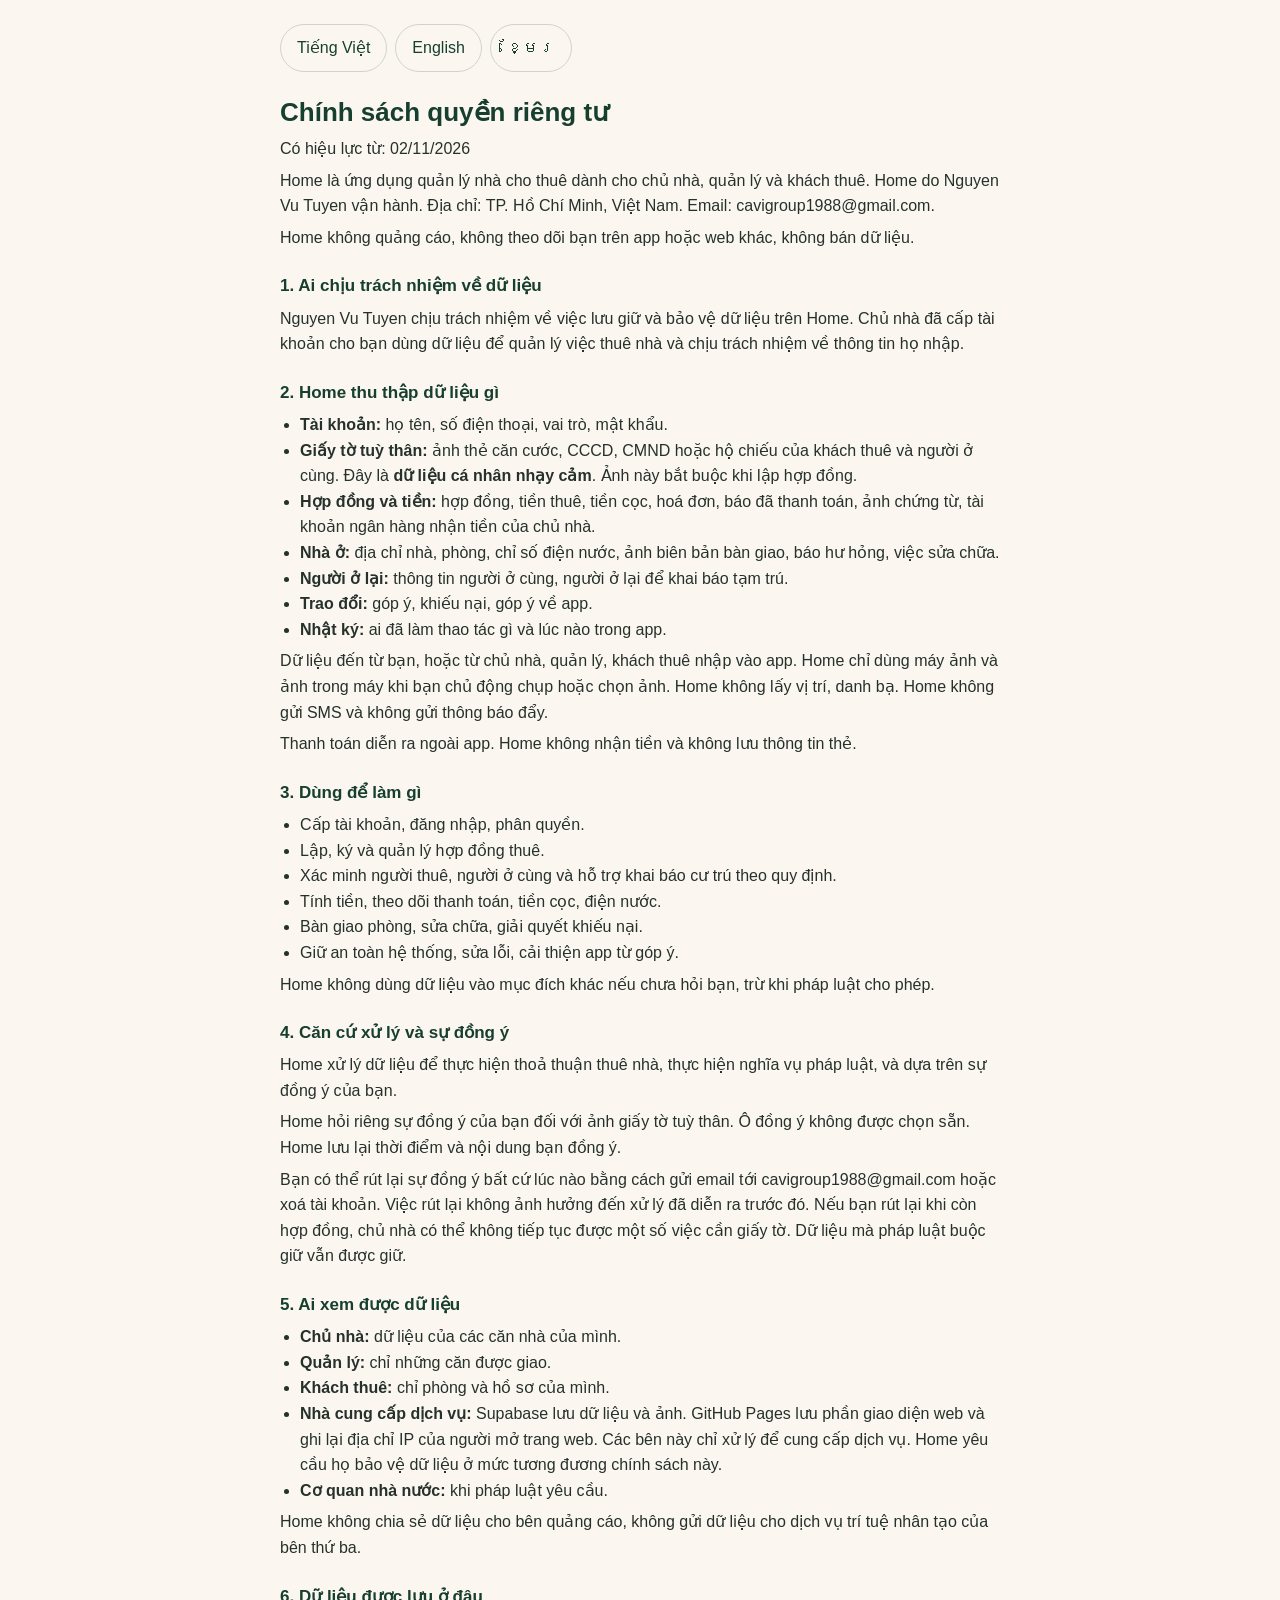
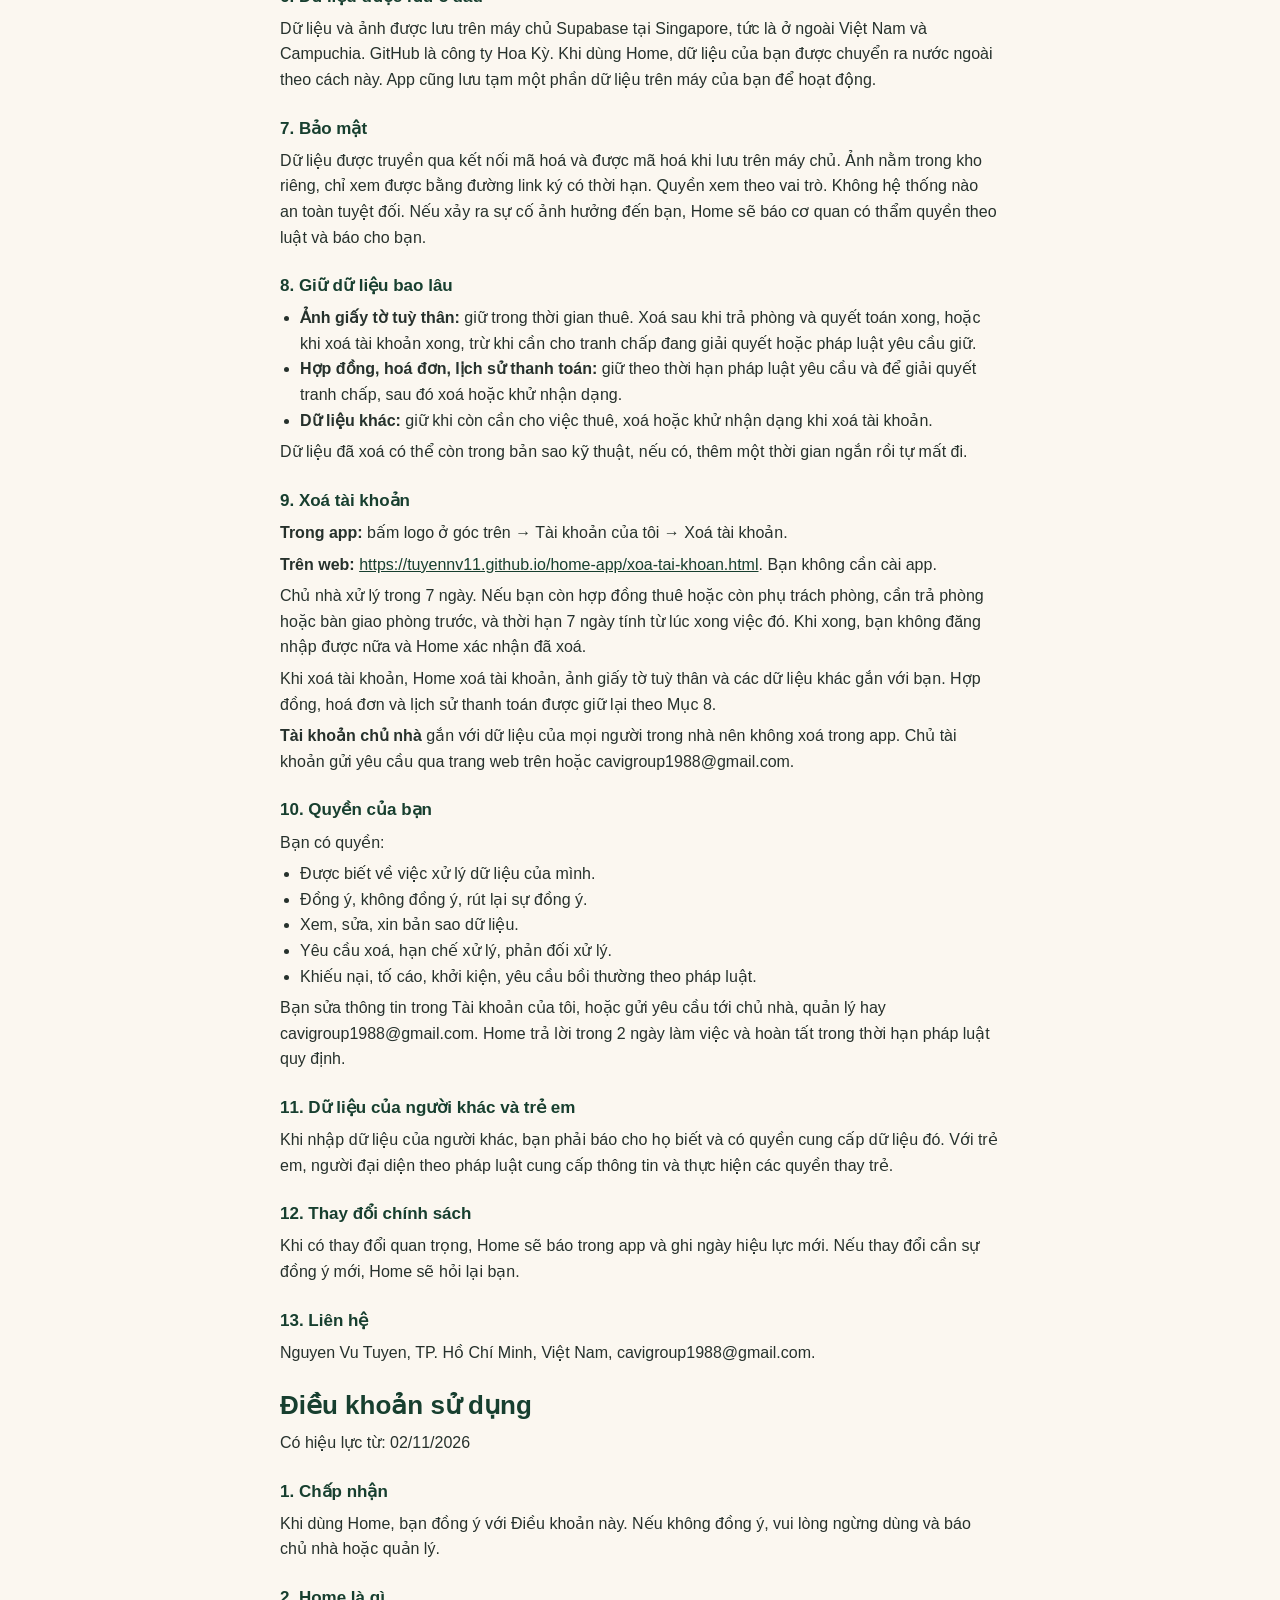
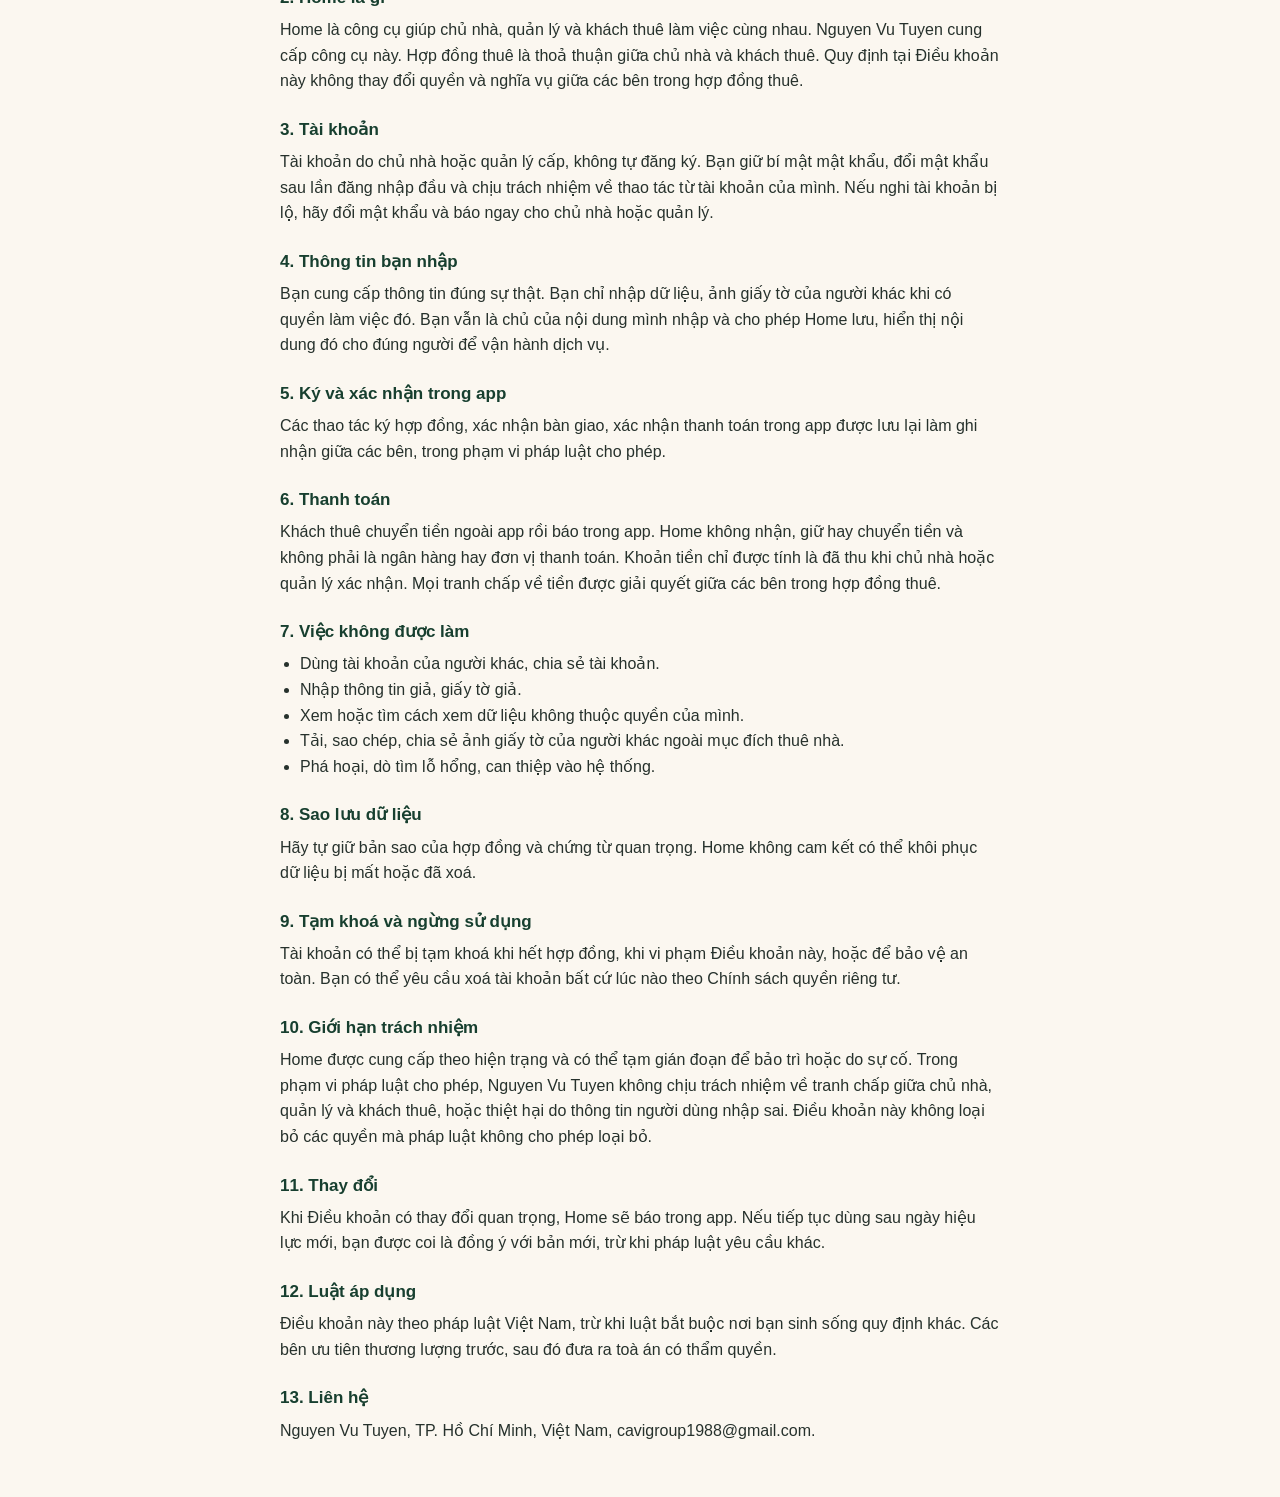
==== chinh-sach.html @ 642b20ef "Bản mới: đồng ý và trang chính sách" ====
<!doctype html><html lang="vi"><head><meta charset="utf-8"><meta name="viewport" content="width=device-width, initial-scale=1"><meta name="color-scheme" content="light">
<style>:root{--moss:#173f2f;--paper:#fbf7f0;--ink:#26312c}body{margin:0;background:var(--paper);color:var(--ink);font:16px/1.6 -apple-system,BlinkMacSystemFont,"Segoe UI",Roboto,"Noto Sans Khmer",sans-serif}
main{max-width:720px;margin:0 auto;padding:24px 16px 48px}h1{color:var(--moss);font-size:26px;line-height:1.25;margin:24px 0 8px}h4{color:var(--moss);font-size:17px;margin:22px 0 4px}p,ul{margin:6px 0}ul{padding-left:20px}a{color:var(--moss)}
nav{display:flex;gap:8px;flex-wrap:wrap}nav a{padding:10px 16px;min-height:24px;border-radius:999px;border:1px solid #cfd3cf;text-decoration:none}nav a.on{background:var(--moss);color:#fff;border-color:var(--moss)}section{display:none}section:target,section.first:not(:has(~section:target)){display:block}</style><title>Home · Chính sách</title></head><body><main><nav><a href="#vi">Tiếng Việt</a><a href="#en">English</a><a href="#km">ខ្មែរ</a></nav><section id="vi" class="first" lang="vi"><h1>Chính sách quyền riêng tư</h1><p>Có hiệu lực từ: 02/11/2026</p><p>Home là ứng dụng quản lý nhà cho thuê dành cho chủ nhà, quản lý và khách thuê. Home do Nguyen Vu Tuyen vận hành. Địa chỉ: TP. Hồ Chí Minh, Việt Nam. Email: cavigroup1988@gmail.com.</p><p>Home không quảng cáo, không theo dõi bạn trên app hoặc web khác, không bán dữ liệu.</p><h4>1. Ai chịu trách nhiệm về dữ liệu</h4><p>Nguyen Vu Tuyen chịu trách nhiệm về việc lưu giữ và bảo vệ dữ liệu trên Home. Chủ nhà đã cấp tài khoản cho bạn dùng dữ liệu để quản lý việc thuê nhà và chịu trách nhiệm về thông tin họ nhập.</p><h4>2. Home thu thập dữ liệu gì</h4><ul><li><strong>Tài khoản:</strong> họ tên, số điện thoại, vai trò, mật khẩu.</li><li><strong>Giấy tờ tuỳ thân:</strong> ảnh thẻ căn cước, CCCD, CMND hoặc hộ chiếu của khách thuê và người ở cùng. Đây là <strong>dữ liệu cá nhân nhạy cảm</strong>. Ảnh này bắt buộc khi lập hợp đồng.</li><li><strong>Hợp đồng và tiền:</strong> hợp đồng, tiền thuê, tiền cọc, hoá đơn, báo đã thanh toán, ảnh chứng từ, tài khoản ngân hàng nhận tiền của chủ nhà.</li><li><strong>Nhà ở:</strong> địa chỉ nhà, phòng, chỉ số điện nước, ảnh biên bản bàn giao, báo hư hỏng, việc sửa chữa.</li><li><strong>Người ở lại:</strong> thông tin người ở cùng, người ở lại để khai báo tạm trú.</li><li><strong>Trao đổi:</strong> góp ý, khiếu nại, góp ý về app.</li><li><strong>Nhật ký:</strong> ai đã làm thao tác gì và lúc nào trong app.</li></ul><p>Dữ liệu đến từ bạn, hoặc từ chủ nhà, quản lý, khách thuê nhập vào app. Home chỉ dùng máy ảnh và ảnh trong máy khi bạn chủ động chụp hoặc chọn ảnh. Home không lấy vị trí, danh bạ. Home không gửi SMS và không gửi thông báo đẩy.</p><p>Thanh toán diễn ra ngoài app. Home không nhận tiền và không lưu thông tin thẻ.</p><h4>3. Dùng để làm gì</h4><ul><li>Cấp tài khoản, đăng nhập, phân quyền.</li><li>Lập, ký và quản lý hợp đồng thuê.</li><li>Xác minh người thuê, người ở cùng và hỗ trợ khai báo cư trú theo quy định.</li><li>Tính tiền, theo dõi thanh toán, tiền cọc, điện nước.</li><li>Bàn giao phòng, sửa chữa, giải quyết khiếu nại.</li><li>Giữ an toàn hệ thống, sửa lỗi, cải thiện app từ góp ý.</li></ul><p>Home không dùng dữ liệu vào mục đích khác nếu chưa hỏi bạn, trừ khi pháp luật cho phép.</p><h4>4. Căn cứ xử lý và sự đồng ý</h4><p>Home xử lý dữ liệu để thực hiện thoả thuận thuê nhà, thực hiện nghĩa vụ pháp luật, và dựa trên sự đồng ý của bạn.</p><p>Home hỏi riêng sự đồng ý của bạn đối với ảnh giấy tờ tuỳ thân. Ô đồng ý không được chọn sẵn. Home lưu lại thời điểm và nội dung bạn đồng ý.</p><p>Bạn có thể rút lại sự đồng ý bất cứ lúc nào bằng cách gửi email tới cavigroup1988@gmail.com hoặc xoá tài khoản. Việc rút lại không ảnh hưởng đến xử lý đã diễn ra trước đó. Nếu bạn rút lại khi còn hợp đồng, chủ nhà có thể không tiếp tục được một số việc cần giấy tờ. Dữ liệu mà pháp luật buộc giữ vẫn được giữ.</p><h4>5. Ai xem được dữ liệu</h4><ul><li><strong>Chủ nhà:</strong> dữ liệu của các căn nhà của mình.</li><li><strong>Quản lý:</strong> chỉ những căn được giao.</li><li><strong>Khách thuê:</strong> chỉ phòng và hồ sơ của mình.</li><li><strong>Nhà cung cấp dịch vụ:</strong> Supabase lưu dữ liệu và ảnh. GitHub Pages lưu phần giao diện web và ghi lại địa chỉ IP của người mở trang web. Các bên này chỉ xử lý để cung cấp dịch vụ. Home yêu cầu họ bảo vệ dữ liệu ở mức tương đương chính sách này.</li><li><strong>Cơ quan nhà nước:</strong> khi pháp luật yêu cầu.</li></ul><p>Home không chia sẻ dữ liệu cho bên quảng cáo, không gửi dữ liệu cho dịch vụ trí tuệ nhân tạo của bên thứ ba.</p><h4>6. Dữ liệu được lưu ở đâu</h4><p>Dữ liệu và ảnh được lưu trên máy chủ Supabase tại Singapore, tức là ở ngoài Việt Nam và Campuchia. GitHub là công ty Hoa Kỳ. Khi dùng Home, dữ liệu của bạn được chuyển ra nước ngoài theo cách này. App cũng lưu tạm một phần dữ liệu trên máy của bạn để hoạt động.</p><h4>7. Bảo mật</h4><p>Dữ liệu được truyền qua kết nối mã hoá và được mã hoá khi lưu trên máy chủ. Ảnh nằm trong kho riêng, chỉ xem được bằng đường link ký có thời hạn. Quyền xem theo vai trò. Không hệ thống nào an toàn tuyệt đối. Nếu xảy ra sự cố ảnh hưởng đến bạn, Home sẽ báo cơ quan có thẩm quyền theo luật và báo cho bạn.</p><h4>8. Giữ dữ liệu bao lâu</h4><ul><li><strong>Ảnh giấy tờ tuỳ thân:</strong> giữ trong thời gian thuê. Xoá sau khi trả phòng và quyết toán xong, hoặc khi xoá tài khoản xong, trừ khi cần cho tranh chấp đang giải quyết hoặc pháp luật yêu cầu giữ.</li><li><strong>Hợp đồng, hoá đơn, lịch sử thanh toán:</strong> giữ theo thời hạn pháp luật yêu cầu và để giải quyết tranh chấp, sau đó xoá hoặc khử nhận dạng.</li><li><strong>Dữ liệu khác:</strong> giữ khi còn cần cho việc thuê, xoá hoặc khử nhận dạng khi xoá tài khoản.</li></ul><p>Dữ liệu đã xoá có thể còn trong bản sao kỹ thuật, nếu có, thêm một thời gian ngắn rồi tự mất đi.</p><h4>9. Xoá tài khoản</h4><p><strong>Trong app:</strong> bấm logo ở góc trên → Tài khoản của tôi → Xoá tài khoản.</p><p><strong>Trên web:</strong> <a href="https://tuyennv11.github.io/home-app/xoa-tai-khoan.html">https://tuyennv11.github.io/home-app/xoa-tai-khoan.html</a>. Bạn không cần cài app.</p><p>Chủ nhà xử lý trong 7 ngày. Nếu bạn còn hợp đồng thuê hoặc còn phụ trách phòng, cần trả phòng hoặc bàn giao phòng trước, và thời hạn 7 ngày tính từ lúc xong việc đó. Khi xong, bạn không đăng nhập được nữa và Home xác nhận đã xoá.</p><p>Khi xoá tài khoản, Home xoá tài khoản, ảnh giấy tờ tuỳ thân và các dữ liệu khác gắn với bạn. Hợp đồng, hoá đơn và lịch sử thanh toán được giữ lại theo Mục 8.</p><p><strong>Tài khoản chủ nhà</strong> gắn với dữ liệu của mọi người trong nhà nên không xoá trong app. Chủ tài khoản gửi yêu cầu qua trang web trên hoặc cavigroup1988@gmail.com.</p><h4>10. Quyền của bạn</h4><p>Bạn có quyền:</p><ul><li>Được biết về việc xử lý dữ liệu của mình.</li><li>Đồng ý, không đồng ý, rút lại sự đồng ý.</li><li>Xem, sửa, xin bản sao dữ liệu.</li><li>Yêu cầu xoá, hạn chế xử lý, phản đối xử lý.</li><li>Khiếu nại, tố cáo, khởi kiện, yêu cầu bồi thường theo pháp luật.</li></ul><p>Bạn sửa thông tin trong Tài khoản của tôi, hoặc gửi yêu cầu tới chủ nhà, quản lý hay cavigroup1988@gmail.com. Home trả lời trong 2 ngày làm việc và hoàn tất trong thời hạn pháp luật quy định.</p><h4>11. Dữ liệu của người khác và trẻ em</h4><p>Khi nhập dữ liệu của người khác, bạn phải báo cho họ biết và có quyền cung cấp dữ liệu đó. Với trẻ em, người đại diện theo pháp luật cung cấp thông tin và thực hiện các quyền thay trẻ.</p><h4>12. Thay đổi chính sách</h4><p>Khi có thay đổi quan trọng, Home sẽ báo trong app và ghi ngày hiệu lực mới. Nếu thay đổi cần sự đồng ý mới, Home sẽ hỏi lại bạn.</p><h4>13. Liên hệ</h4><p>Nguyen Vu Tuyen, TP. Hồ Chí Minh, Việt Nam, cavigroup1988@gmail.com.</p><h1>Điều khoản sử dụng</h1><p>Có hiệu lực từ: 02/11/2026</p><h4>1. Chấp nhận</h4><p>Khi dùng Home, bạn đồng ý với Điều khoản này. Nếu không đồng ý, vui lòng ngừng dùng và báo chủ nhà hoặc quản lý.</p><h4>2. Home là gì</h4><p>Home là công cụ giúp chủ nhà, quản lý và khách thuê làm việc cùng nhau. Nguyen Vu Tuyen cung cấp công cụ này. Hợp đồng thuê là thoả thuận giữa chủ nhà và khách thuê. Quy định tại Điều khoản này không thay đổi quyền và nghĩa vụ giữa các bên trong hợp đồng thuê.</p><h4>3. Tài khoản</h4><p>Tài khoản do chủ nhà hoặc quản lý cấp, không tự đăng ký. Bạn giữ bí mật mật khẩu, đổi mật khẩu sau lần đăng nhập đầu và chịu trách nhiệm về thao tác từ tài khoản của mình. Nếu nghi tài khoản bị lộ, hãy đổi mật khẩu và báo ngay cho chủ nhà hoặc quản lý.</p><h4>4. Thông tin bạn nhập</h4><p>Bạn cung cấp thông tin đúng sự thật. Bạn chỉ nhập dữ liệu, ảnh giấy tờ của người khác khi có quyền làm việc đó. Bạn vẫn là chủ của nội dung mình nhập và cho phép Home lưu, hiển thị nội dung đó cho đúng người để vận hành dịch vụ.</p><h4>5. Ký và xác nhận trong app</h4><p>Các thao tác ký hợp đồng, xác nhận bàn giao, xác nhận thanh toán trong app được lưu lại làm ghi nhận giữa các bên, trong phạm vi pháp luật cho phép.</p><h4>6. Thanh toán</h4><p>Khách thuê chuyển tiền ngoài app rồi báo trong app. Home không nhận, giữ hay chuyển tiền và không phải là ngân hàng hay đơn vị thanh toán. Khoản tiền chỉ được tính là đã thu khi chủ nhà hoặc quản lý xác nhận. Mọi tranh chấp về tiền được giải quyết giữa các bên trong hợp đồng thuê.</p><h4>7. Việc không được làm</h4><ul><li>Dùng tài khoản của người khác, chia sẻ tài khoản.</li><li>Nhập thông tin giả, giấy tờ giả.</li><li>Xem hoặc tìm cách xem dữ liệu không thuộc quyền của mình.</li><li>Tải, sao chép, chia sẻ ảnh giấy tờ của người khác ngoài mục đích thuê nhà.</li><li>Phá hoại, dò tìm lỗ hổng, can thiệp vào hệ thống.</li></ul><h4>8. Sao lưu dữ liệu</h4><p>Hãy tự giữ bản sao của hợp đồng và chứng từ quan trọng. Home không cam kết có thể khôi phục dữ liệu bị mất hoặc đã xoá.</p><h4>9. Tạm khoá và ngừng sử dụng</h4><p>Tài khoản có thể bị tạm khoá khi hết hợp đồng, khi vi phạm Điều khoản này, hoặc để bảo vệ an toàn. Bạn có thể yêu cầu xoá tài khoản bất cứ lúc nào theo Chính sách quyền riêng tư.</p><h4>10. Giới hạn trách nhiệm</h4><p>Home được cung cấp theo hiện trạng và có thể tạm gián đoạn để bảo trì hoặc do sự cố. Trong phạm vi pháp luật cho phép, Nguyen Vu Tuyen không chịu trách nhiệm về tranh chấp giữa chủ nhà, quản lý và khách thuê, hoặc thiệt hại do thông tin người dùng nhập sai. Điều khoản này không loại bỏ các quyền mà pháp luật không cho phép loại bỏ.</p><h4>11. Thay đổi</h4><p>Khi Điều khoản có thay đổi quan trọng, Home sẽ báo trong app. Nếu tiếp tục dùng sau ngày hiệu lực mới, bạn được coi là đồng ý với bản mới, trừ khi pháp luật yêu cầu khác.</p><h4>12. Luật áp dụng</h4><p>Điều khoản này theo pháp luật Việt Nam, trừ khi luật bắt buộc nơi bạn sinh sống quy định khác. Các bên ưu tiên thương lượng trước, sau đó đưa ra toà án có thẩm quyền.</p><h4>13. Liên hệ</h4><p>Nguyen Vu Tuyen, TP. Hồ Chí Minh, Việt Nam, cavigroup1988@gmail.com.</p></section><section id="en" class="" lang="en"><h1>Privacy Policy</h1><p>Effective date: 02/11/2026</p><p>Home is a rental management app for owners, managers and tenants. Home is operated by Nguyen Vu Tuyen. Address: TP. Hồ Chí Minh, Việt Nam. Email: cavigroup1988@gmail.com.</p><p>Home has no ads, does not track you across other apps or websites, and does not sell data.</p><h4>1. Who is responsible for your data</h4><p>Nguyen Vu Tuyen is responsible for storing and protecting data on Home. The owner who issued your account uses the data to manage the rental and is responsible for the information they enter.</p><h4>2. What Home collects</h4><ul><li><strong>Account:</strong> name, phone number, role, password.</li><li><strong>Identity documents:</strong> photos of the ID card or passport of tenants and people living with them. This is <strong>sensitive personal data</strong>. These photos are required to make a contract.</li><li><strong>Contracts and money:</strong> contracts, rent, deposits, invoices, payment reports, proof-of-payment photos, and the owner's receiving bank account.</li><li><strong>Housing:</strong> property address, room, electricity and water readings, handover photos, damage reports, repairs.</li><li><strong>Occupants and guests:</strong> details of people living in or staying at the room, for temporary residence declarations.</li><li><strong>Messages:</strong> feedback, complaints, app feedback.</li><li><strong>Activity log:</strong> who did what in the app and when.</li></ul><p>Data comes from you, or from an owner, manager or tenant who enters it in the app. Home uses your camera and photos only when you choose to take or pick a photo. Home does not access your location or contacts. Home does not send SMS or push notifications.</p><p>Payments happen outside the app. Home does not receive money and does not store card details.</p><h4>3. How Home uses data</h4><ul><li>Issue accounts, sign in, set permissions.</li><li>Make, sign and manage rental contracts.</li><li>Verify tenants and occupants and support residence declarations as required.</li><li>Calculate charges and track payments, deposits and utilities.</li><li>Handle handovers, repairs and complaints.</li><li>Keep the system secure, fix bugs, and improve the app from feedback.</li></ul><p>Home will not use data for another purpose without asking you, unless the law allows it.</p><h4>4. Legal basis and consent</h4><p>Home processes data to perform the rental agreement, to meet legal duties, and with your consent.</p><p>Home asks for your separate consent for identity document photos. The consent box is never ticked for you. Home records when you consented and to what.</p><p>You can withdraw consent at any time by emailing cavigroup1988@gmail.com or by deleting your account. Withdrawal does not affect processing that already took place. If you withdraw during a contract, the owner may be unable to continue some steps that need the documents. Data the law requires us to keep will be kept.</p><h4>5. Who can see your data</h4><ul><li><strong>Owner:</strong> data for their own properties.</li><li><strong>Manager:</strong> only the properties assigned to them.</li><li><strong>Tenant:</strong> only their own room and records.</li><li><strong>Service providers:</strong> Supabase stores data and photos. GitHub Pages hosts the web interface and logs the IP address of people who open the website. They process data only to provide their service. Home requires them to protect data to the same or an equal standard as this policy.</li><li><strong>Government authorities:</strong> when the law requires it.</li></ul><p>Home does not share data with advertisers and does not send data to third-party AI services.</p><h4>6. Where data is stored</h4><p>Data and photos are stored on Supabase servers in Singapore, which is outside Vietnam and Cambodia. GitHub is a United States company. Using Home means your data is transferred abroad in this way. The app also keeps some data temporarily on your device so it can work.</p><h4>7. Security</h4><p>Data travels over encrypted connections and is encrypted when stored on the servers. Photos are kept in private storage and open only through signed links that expire. Access depends on your role. No system is perfectly secure. If an incident affects you, Home will notify the authorities as the law requires and will tell you.</p><h4>8. How long data is kept</h4><ul><li><strong>Identity document photos:</strong> kept during the rental. Deleted after move-out and final settlement, or when account deletion is completed, unless needed for an open dispute or required by law.</li><li><strong>Contracts, invoices and payment history:</strong> kept for as long as the law requires and to resolve disputes, then deleted or de-identified.</li><li><strong>Other data:</strong> kept while needed for the rental, and deleted or de-identified when your account is deleted.</li></ul><p>Deleted data may remain in technical copies, if any, for a short time before it disappears.</p><h4>9. Deleting your account</h4><p><strong>In the app:</strong> tap the logo at the top → My account → Delete account.</p><p><strong>On the web:</strong> <a href="https://tuyennv11.github.io/home-app/xoa-tai-khoan.html">https://tuyennv11.github.io/home-app/xoa-tai-khoan.html</a>. You do not need to install the app.</p><p>The owner processes the request within 7 days. If you still have a rental contract or are in charge of rooms, you need to move out or hand over those rooms first, and the 7 days start when that is done. When it is finished, you can no longer sign in and Home confirms the deletion.</p><p>Deletion removes your account, your identity document photos and other data linked to you. Contracts, invoices and payment history are kept as described in Section 8.</p><p><strong>Owner accounts</strong> hold data for everyone in the property, so they cannot be deleted in the app. The account holder can send a request through the web page above or to cavigroup1988@gmail.com.</p><h4>10. Your rights</h4><p>You have the right to:</p><ul><li>Know how your data is processed.</li><li>Consent, refuse, or withdraw consent.</li><li>View, correct, or get a copy of your data.</li><li>Ask for deletion, restriction, or object to processing.</li><li>Complain, report, sue and claim compensation as provided by law.</li></ul><p>You can edit your details in My account, or send a request to your owner, your manager or cavigroup1988@gmail.com. Home replies within 2 working days and completes the request within the time the law sets.</p><h4>11. Other people's data and children</h4><p>If you enter another person's data, you must tell them and have the right to provide it. For children, a legal representative provides the information and exercises the rights on the child's behalf.</p><h4>12. Changes</h4><p>If this policy changes in an important way, Home will tell you in the app and show the new effective date. If a change needs new consent, Home will ask you again.</p><h4>13. Contact</h4><p>Nguyen Vu Tuyen, TP. Hồ Chí Minh, Việt Nam, cavigroup1988@gmail.com.</p><h1>Terms of Use</h1><p>Effective date: 02/11/2026</p><h4>1. Acceptance</h4><p>By using Home you agree to these Terms. If you do not agree, please stop using it and tell your owner or manager.</p><h4>2. What Home is</h4><p>Home is a tool that helps owners, managers and tenants work together. Nguyen Vu Tuyen provides the tool. A rental contract is an agreement between the owner and the tenant. These Terms do not change the rights and duties of the parties under that contract.</p><h4>3. Your account</h4><p>Accounts are issued by an owner or manager. You cannot sign up yourself. Keep your password secret, change it after your first sign-in, and take responsibility for actions from your account. If you think your account is exposed, change your password and tell your owner or manager right away.</p><h4>4. What you enter</h4><p>Provide true information. Enter another person's data or document photos only when you have the right to do so. You keep ownership of what you enter, and you allow Home to store it and show it to the right people in order to run the service.</p><h4>5. Signing and confirming in the app</h4><p>Signing a contract, confirming a handover and confirming a payment in the app are saved as a record between the parties, to the extent the law allows.</p><h4>6. Payments</h4><p>Tenants transfer money outside the app and then report it in the app. Home does not receive, hold or transfer money and is not a bank or payment provider. A payment counts as received only after the owner or manager confirms it. Money disputes are between the parties to the rental contract.</p><h4>7. What you must not do</h4><ul><li>Use someone else's account or share your account.</li><li>Enter false information or false documents.</li><li>View, or try to view, data you have no right to see.</li><li>Download, copy or share other people's document photos for anything other than the rental.</li><li>Damage, probe or interfere with the system.</li></ul><h4>8. Keeping copies</h4><p>Keep your own copies of important contracts and receipts. Home does not promise that lost or deleted data can be restored.</p><h4>9. Suspension and stopping</h4><p>An account may be suspended when a contract ends, when these Terms are broken, or to keep the service safe. You can ask to delete your account at any time as described in the Privacy Policy.</p><h4>10. Limits of responsibility</h4><p>Home is provided as is and may be interrupted for maintenance or by faults. To the extent the law allows, Nguyen Vu Tuyen is not responsible for disputes between owners, managers and tenants, or for loss caused by incorrect information entered by users. These Terms do not remove rights that the law does not allow to be removed.</p><h4>11. Changes</h4><p>If these Terms change in an important way, Home will tell you in the app. If you keep using Home after the new effective date, you are treated as accepting the new version, unless the law requires otherwise.</p><h4>12. Governing law</h4><p>These Terms are governed by the law of Vietnam, unless mandatory law where you live says otherwise. The parties will try to negotiate first, then go to a competent court.</p><h4>13. Contact</h4><p>Nguyen Vu Tuyen, TP. Hồ Chí Minh, Việt Nam, cavigroup1988@gmail.com.</p></section><section id="km" class="" lang="km"><h1>គោលការណ៍ឯកជនភាព</h1><p>មានសុពលភាពចាប់ពី៖ 02/11/2026</p><p>Home គឺជាកម្មវិធីគ្រប់គ្រងផ្ទះជួលសម្រាប់ម្ចាស់ផ្ទះ អ្នកគ្រប់គ្រង និងអ្នកជួល។ Home ដំណើរការដោយ Nguyen Vu Tuyen។ អាសយដ្ឋាន៖ TP. Hồ Chí Minh, Việt Nam។ អ៊ីមែល៖ cavigroup1988@gmail.com។</p><p>Home គ្មានការផ្សាយពាណិជ្ជកម្ម មិនតាមដានអ្នកនៅលើកម្មវិធី ឬគេហទំព័រផ្សេង និងមិនលក់ទិន្នន័យឡើយ។</p><h4>១. អ្នកទទួលខុសត្រូវលើទិន្នន័យ</h4><p>Nguyen Vu Tuyen ទទួលខុសត្រូវលើការរក្សាទុក និងការការពារទិន្នន័យនៅលើ Home។ ម្ចាស់ផ្ទះដែលបានផ្តល់គណនីឱ្យអ្នក ប្រើទិន្នន័យដើម្បីគ្រប់គ្រងការជួល និងទទួលខុសត្រូវលើព័ត៌មានដែលខ្លួនបានបញ្ចូល។</p><h4>២. ទិន្នន័យដែល Home ប្រមូល</h4><ul><li><strong>គណនី៖</strong> ឈ្មោះ លេខទូរស័ព្ទ តួនាទី ពាក្យសម្ងាត់។</li><li><strong>ឯកសារអត្តសញ្ញាណ៖</strong> រូបថតអត្តសញ្ញាណប័ណ្ណ ឬលិខិតឆ្លងដែនរបស់អ្នកជួល និងអ្នកស្នាក់នៅជាមួយ។ នេះជា <strong>ទិន្នន័យផ្ទាល់ខ្លួនរសើប</strong>។ រូបថតនេះចាំបាច់នៅពេលធ្វើកិច្ចសញ្ញា។</li><li><strong>កិច្ចសញ្ញា និងប្រាក់៖</strong> កិច្ចសញ្ញា ថ្លៃជួល ប្រាក់កក់ វិក្កយបត្រ របាយការណ៍បង់ប្រាក់ រូបថតភស្តុតាងបង់ប្រាក់ និងគណនីធនាគារទទួលប្រាក់របស់ម្ចាស់ផ្ទះ។</li><li><strong>លំនៅដ្ឋាន៖</strong> អាសយដ្ឋានផ្ទះ បន្ទប់ លេខនាឡិកាអគ្គិសនី និងទឹក រូបថតកំណត់ហេតុប្រគល់ បញ្ហាខូចខាត និងការជួសជុល។</li><li><strong>អ្នកស្នាក់នៅ៖</strong> ព័ត៌មានអ្នករស់នៅជាមួយ និងភ្ញៀវស្នាក់នៅ សម្រាប់ការប្រកាសស្នាក់នៅបណ្ដោះអាសន្ន។</li><li><strong>ការប្រាស្រ័យទាក់ទង៖</strong> មតិយោបល់ បណ្ដឹង និងមតិយោបល់អំពីកម្មវិធី។</li><li><strong>កំណត់ត្រាសកម្មភាព៖</strong> អ្នកណាបានធ្វើអ្វីក្នុងកម្មវិធី និងនៅពេលណា។</li></ul><p>ទិន្នន័យមកពីអ្នក ឬពីម្ចាស់ផ្ទះ អ្នកគ្រប់គ្រង អ្នកជួល ដែលបញ្ចូលក្នុងកម្មវិធី។ Home ប្រើកាមេរ៉ា និងរូបថតក្នុងឧបករណ៍ តែនៅពេលអ្នកជ្រើសរើសថត ឬជ្រើសរូបថតប៉ុណ្ណោះ។ Home មិនយកទីតាំង ឬបញ្ជីឈ្មោះទូរស័ព្ទឡើយ។ Home មិនផ្ញើសារ SMS និងមិនផ្ញើការជូនដំណឹងរុញ (push) ឡើយ។</p><p>ការបង់ប្រាក់ធ្វើនៅក្រៅកម្មវិធី។ Home មិនទទួលប្រាក់ និងមិនរក្សាទុកព័ត៌មានប័ណ្ណឡើយ។</p><h4>៣. គោលបំណងប្រើប្រាស់</h4><ul><li>ផ្តល់គណនី ចូលប្រើ និងកំណត់សិទ្ធិ។</li><li>ធ្វើ ចុះហត្ថលេខា និងគ្រប់គ្រងកិច្ចសញ្ញាជួល។</li><li>ផ្ទៀងផ្ទាត់អ្នកជួល និងអ្នកស្នាក់នៅជាមួយ និងជួយការប្រកាសស្នាក់នៅតាមច្បាប់។</li><li>គណនាថ្លៃ តាមដានការបង់ប្រាក់ ប្រាក់កក់ អគ្គិសនី និងទឹក។</li><li>ប្រគល់បន្ទប់ ជួសជុល និងដោះស្រាយបណ្ដឹង។</li><li>រក្សាសុវត្ថិភាពប្រព័ន្ធ ជួសជុលកំហុស និងកែលម្អកម្មវិធីពីមតិយោបល់។</li></ul><p>Home មិនប្រើទិន្នន័យក្នុងគោលបំណងផ្សេង ដោយមិនបានសួរអ្នកឡើយ លើកលែងតែច្បាប់អនុញ្ញាត។</p><h4>៤. មូលដ្ឋាន និងការយល់ព្រម</h4><p>Home ដំណើរការទិន្នន័យដើម្បីអនុវត្តកិច្ចព្រមព្រៀងជួល បំពេញកាតព្វកិច្ចតាមច្បាប់ និងផ្អែកលើការយល់ព្រមរបស់អ្នក។</p><p>Home សុំការយល់ព្រមដាច់ដោយឡែកសម្រាប់រូបថតឯកសារអត្តសញ្ញាណ។ ប្រអប់យល់ព្រមមិនត្រូវបានជ្រើសរើសជាមុនទេ។ Home កត់ត្រាពេលវេលា និងខ្លឹមសារដែលអ្នកបានយល់ព្រម។</p><p>អ្នកអាចដកការយល់ព្រមវិញបានគ្រប់ពេល ដោយផ្ញើអ៊ីមែលទៅ cavigroup1988@gmail.com ឬលុបគណនី។ ការដកវិញមិនប៉ះពាល់ដល់ការដំណើរការដែលបានធ្វើរួចមុននោះទេ។ ប្រសិនបើអ្នកដកវិញនៅពេលកិច្ចសញ្ញានៅមានសុពលភាព ម្ចាស់ផ្ទះអាចមិនអាចបន្តកិច្ចការមួយចំនួនដែលត្រូវការឯកសារ។ ទិន្នន័យដែលច្បាប់តម្រូវឱ្យរក្សាទុក នឹងនៅតែរក្សាទុក។</p><h4>៥. អ្នកដែលអាចមើលទិន្នន័យ</h4><ul><li><strong>ម្ចាស់ផ្ទះ៖</strong> ទិន្នន័យនៃផ្ទះរបស់ខ្លួន។</li><li><strong>អ្នកគ្រប់គ្រង៖</strong> តែផ្ទះដែលបានប្រគល់ឱ្យប៉ុណ្ណោះ។</li><li><strong>អ្នកជួល៖</strong> តែបន្ទប់ និងឯកសាររបស់ខ្លួនប៉ុណ្ណោះ។</li><li><strong>អ្នកផ្តល់សេវា៖</strong> Supabase រក្សាទុកទិន្នន័យ និងរូបថត។ GitHub Pages រក្សាទុកផ្នែកចំណុចប្រទាក់គេហទំព័រ និងកត់ត្រាអាសយដ្ឋាន IP របស់អ្នកបើកគេហទំព័រ។ ភាគីទាំងនេះដំណើរការទិន្នន័យតែដើម្បីផ្តល់សេវាប៉ុណ្ណោះ។ Home តម្រូវឱ្យពួកគេការពារទិន្នន័យក្នុងកម្រិតស្មើនឹងគោលការណ៍នេះ។</li><li><strong>អាជ្ញាធររដ្ឋ៖</strong> នៅពេលច្បាប់តម្រូវ។</li></ul><p>Home មិនចែករំលែកទិន្នន័យជាមួយអ្នកផ្សាយពាណិជ្ជកម្ម និងមិនផ្ញើទិន្នន័យទៅសេវាបញ្ញាសិប្បនិម្មិតរបស់ភាគីទីបីឡើយ។</p><h4>៦. កន្លែងរក្សាទុកទិន្នន័យ</h4><p>ទិន្នន័យ និងរូបថតត្រូវបានរក្សាទុកនៅលើម៉ាស៊ីនមេ Supabase ក្នុងប្រទេសសិង្ហបុរី ដែលនៅក្រៅប្រទេសវៀតណាម និងកម្ពុជា។ GitHub ជាក្រុមហ៊ុនសហរដ្ឋអាមេរិក។ ការប្រើ Home មានន័យថាទិន្នន័យរបស់អ្នកត្រូវបានផ្ទេរទៅបរទេសតាមរបៀបនេះ។ កម្មវិធីក៏រក្សាទុកទិន្នន័យមួយចំនួនជាបណ្ដោះអាសន្ននៅលើឧបករណ៍របស់អ្នក ដើម្បីឱ្យដំណើរការបាន។</p><h4>៧. សុវត្ថិភាព</h4><p>ទិន្នន័យត្រូវបានបញ្ជូនតាមការតភ្ជាប់ដែលបានអ៊ិនគ្រីប និងត្រូវបានអ៊ិនគ្រីបនៅពេលរក្សាទុកលើម៉ាស៊ីនមេ។ រូបថតនៅក្នុងឃ្លាំងឯកជន ហើយមើលបានតែតាមតំណដែលបានចុះហត្ថលេខា និងមានកំណត់ពេលផុតកំណត់។ សិទ្ធិមើលអាស្រ័យលើតួនាទី។ គ្មានប្រព័ន្ធណាមានសុវត្ថិភាពដាច់ខាតឡើយ។ ប្រសិនបើមានឧប្បត្តិហេតុប៉ះពាល់ដល់អ្នក Home នឹងជូនដំណឹងដល់អាជ្ញាធរតាមច្បាប់ និងប្រាប់អ្នក។</p><h4>៨. រយៈពេលរក្សាទុកទិន្នន័យ</h4><ul><li><strong>រូបថតឯកសារអត្តសញ្ញាណ៖</strong> រក្សាទុកក្នុងអំឡុងពេលជួល។ លុបបន្ទាប់ពីប្រគល់បន្ទប់ និងទូទាត់រួច ឬនៅពេលលុបគណនីរួច លើកលែងតែត្រូវការសម្រាប់វិវាទដែលកំពុងដោះស្រាយ ឬច្បាប់តម្រូវ។</li><li><strong>កិច្ចសញ្ញា វិក្កយបត្រ ប្រវត្តិបង់ប្រាក់៖</strong> រក្សាទុកតាមរយៈពេលដែលច្បាប់តម្រូវ និងដើម្បីដោះស្រាយវិវាទ បន្ទាប់មកលុប ឬធ្វើឱ្យលែងកំណត់អត្តសញ្ញាណបាន។</li><li><strong>ទិន្នន័យផ្សេងៗ៖</strong> រក្សាទុកនៅពេលនៅត្រូវការសម្រាប់ការជួល ហើយលុប ឬធ្វើឱ្យលែងកំណត់អត្តសញ្ញាណបាននៅពេលលុបគណនី។</li></ul><p>ទិន្នន័យដែលបានលុបអាចនៅសល់ក្នុងច្បាប់ចម្លងបច្ចេកទេស ប្រសិនបើមាន មួយរយៈខ្លី មុននឹងបាត់ទៅ។</p><h4>៩. ការលុបគណនី</h4><p><strong>ក្នុងកម្មវិធី៖</strong> ចុចឡូហ្គោនៅផ្នែកខាងលើ → គណនីរបស់ខ្ញុំ → លុបគណនី។</p><p><strong>លើគេហទំព័រ៖</strong> <a href="https://tuyennv11.github.io/home-app/xoa-tai-khoan.html។">https://tuyennv11.github.io/home-app/xoa-tai-khoan.html។</a> អ្នកមិនចាំបាច់ដំឡើងកម្មវិធីទេ។</p><p>ម្ចាស់ផ្ទះដោះស្រាយក្នុងរយៈពេល ៧ ថ្ងៃ។ ប្រសិនបើអ្នកនៅមានកិច្ចសញ្ញាជួល ឬនៅទទួលខុសត្រូវលើបន្ទប់ អ្នកត្រូវប្រគល់បន្ទប់ជាមុនសិន ហើយរយៈពេល ៧ ថ្ងៃគិតចាប់ពីពេលបញ្ចប់កិច្ចការនោះ។ នៅពេលរួចរាល់ អ្នកមិនអាចចូលប្រើបានទៀតទេ ហើយ Home បញ្ជាក់ថាបានលុបរួច។</p><p>ការលុបនឹងលុបគណនី រូបថតឯកសារអត្តសញ្ញាណ និងទិន្នន័យផ្សេងទៀតដែលភ្ជាប់នឹងអ្នក។ កិច្ចសញ្ញា វិក្កយបត្រ និងប្រវត្តិបង់ប្រាក់ត្រូវបានរក្សាទុកតាមផ្នែកទី ៨។</p><p><strong>គណនីម្ចាស់ផ្ទះ</strong> ភ្ជាប់នឹងទិន្នន័យរបស់មនុស្សគ្រប់គ្នាក្នុងផ្ទះ ដូច្នេះមិនអាចលុបក្នុងកម្មវិធីបានទេ។ ម្ចាស់គណនីផ្ញើសំណើតាមគេហទំព័រខាងលើ ឬទៅ cavigroup1988@gmail.com។</p><h4>១០. សិទ្ធិរបស់អ្នក</h4><p>អ្នកមានសិទ្ធិ៖</p><ul><li>ដឹងអំពីការដំណើរការទិន្នន័យរបស់អ្នក។</li><li>យល់ព្រម មិនយល់ព្រម ឬដកការយល់ព្រមវិញ។</li><li>មើល កែតម្រូវ ឬសុំច្បាប់ចម្លងទិន្នន័យ។</li><li>ស្នើសុំលុប រឹតបន្តឹងការដំណើរការ ឬជំទាស់នឹងការដំណើរការ។</li><li>ប្ដឹងតវ៉ា រាយការណ៍ ប្ដឹងផ្ដល់ និងទាមទារសំណងតាមច្បាប់។</li></ul><p>អ្នកអាចកែព័ត៌មានក្នុង គណនីរបស់ខ្ញុំ ឬផ្ញើសំណើទៅម្ចាស់ផ្ទះ អ្នកគ្រប់គ្រង ឬ cavigroup1988@gmail.com។ Home ឆ្លើយតបក្នុងរយៈពេល ២ ថ្ងៃធ្វើការ និងបញ្ចប់ក្នុងរយៈពេលដែលច្បាប់កំណត់។</p><h4>១១. ទិន្នន័យរបស់អ្នកដទៃ និងកុមារ</h4><p>នៅពេលបញ្ចូលទិន្នន័យរបស់អ្នកដទៃ អ្នកត្រូវប្រាប់ពួកគេ និងមានសិទ្ធិផ្តល់ទិន្នន័យនោះ។ សម្រាប់កុមារ អ្នកតំណាងតាមច្បាប់ជាអ្នកផ្តល់ព័ត៌មាន និងអនុវត្តសិទ្ធិជំនួសកុមារ។</p><h4>១២. ការផ្លាស់ប្តូរ</h4><p>នៅពេលមានការផ្លាស់ប្តូរសំខាន់ Home នឹងជូនដំណឹងក្នុងកម្មវិធី និងបង្ហាញកាលបរិច្ឆេទមានសុពលភាពថ្មី។ ប្រសិនបើការផ្លាស់ប្តូរត្រូវការការយល់ព្រមថ្មី Home នឹងសួរអ្នកម្តងទៀត។</p><h4>១៣. ទំនាក់ទំនង</h4><p>Nguyen Vu Tuyen, TP. Hồ Chí Minh, Việt Nam, cavigroup1988@gmail.com។</p><h1>លក្ខខណ្ឌប្រើប្រាស់</h1><p>មានសុពលភាពចាប់ពី៖ 02/11/2026</p><h4>១. ការទទួលយក</h4><p>នៅពេលប្រើ Home អ្នកយល់ព្រមនឹងលក្ខខណ្ឌនេះ។ ប្រសិនបើមិនយល់ព្រម សូមឈប់ប្រើ ហើយប្រាប់ម្ចាស់ផ្ទះ ឬអ្នកគ្រប់គ្រង។</p><h4>២. Home ជាអ្វី</h4><p>Home គឺជាឧបករណ៍ជួយម្ចាស់ផ្ទះ អ្នកគ្រប់គ្រង និងអ្នកជួលធ្វើការជាមួយគ្នា។ Nguyen Vu Tuyen ផ្តល់ឧបករណ៍នេះ។ កិច្ចសញ្ញាជួលគឺជាកិច្ចព្រមព្រៀងរវាងម្ចាស់ផ្ទះ និងអ្នកជួល។ លក្ខខណ្ឌនេះមិនផ្លាស់ប្តូរសិទ្ធិ និងកាតព្វកិច្ចរបស់ភាគីក្នុងកិច្ចសញ្ញាជួលឡើយ។</p><h4>៣. គណនី</h4><p>គណនីត្រូវបានផ្តល់ដោយម្ចាស់ផ្ទះ ឬអ្នកគ្រប់គ្រង មិនអាចចុះឈ្មោះដោយខ្លួនឯងបានទេ។ អ្នកត្រូវរក្សាពាក្យសម្ងាត់ជាការសម្ងាត់ ប្តូរពាក្យសម្ងាត់បន្ទាប់ពីចូលប្រើលើកដំបូង និងទទួលខុសត្រូវលើសកម្មភាពពីគណនីរបស់អ្នក។ ប្រសិនបើសង្ស័យថាគណនីត្រូវបានលេចធ្លាយ សូមប្តូរពាក្យសម្ងាត់ និងប្រាប់ម្ចាស់ផ្ទះ ឬអ្នកគ្រប់គ្រងភ្លាមៗ។</p><h4>៤. ព័ត៌មានដែលអ្នកបញ្ចូល</h4><p>អ្នកត្រូវផ្តល់ព័ត៌មានពិត។ អ្នកបញ្ចូលទិន្នន័យ ឬរូបថតឯកសាររបស់អ្នកដទៃបាន តែនៅពេលមានសិទ្ធិប៉ុណ្ណោះ។ អ្នកនៅតែជាម្ចាស់នៃខ្លឹមសារដែលអ្នកបញ្ចូល ហើយអនុញ្ញាតឱ្យ Home រក្សាទុក និងបង្ហាញដល់អ្នកត្រឹមត្រូវ ដើម្បីដំណើរការសេវា។</p><h4>៥. ការចុះហត្ថលេខា និងការបញ្ជាក់ក្នុងកម្មវិធី</h4><p>ការចុះហត្ថលេខាកិច្ចសញ្ញា ការបញ្ជាក់ប្រគល់បន្ទប់ និងការបញ្ជាក់បង់ប្រាក់ក្នុងកម្មវិធី ត្រូវបានរក្សាទុកជាកំណត់ត្រារវាងភាគី ក្នុងវិសាលភាពដែលច្បាប់អនុញ្ញាត។</p><h4>៦. ការបង់ប្រាក់</h4><p>អ្នកជួលផ្ទេរប្រាក់នៅក្រៅកម្មវិធី រួចរាយការណ៍ក្នុងកម្មវិធី។ Home មិនទទួល មិនរក្សា និងមិនផ្ទេរប្រាក់ឡើយ ហើយមិនមែនជាធនាគារ ឬអ្នកផ្តល់សេវាទូទាត់ទេ។ ប្រាក់ត្រូវបានចាត់ទុកថាបានទទួល តែនៅពេលម្ចាស់ផ្ទះ ឬអ្នកគ្រប់គ្រងបញ្ជាក់ប៉ុណ្ណោះ។ វិវាទអំពីប្រាក់ត្រូវដោះស្រាយរវាងភាគីក្នុងកិច្ចសញ្ញាជួល។</p><h4>៧. អ្វីដែលមិនត្រូវធ្វើ</h4><ul><li>ប្រើគណនីរបស់អ្នកដទៃ ឬចែករំលែកគណនី។</li><li>បញ្ចូលព័ត៌មានក្លែងក្លាយ ឬឯកសារក្លែងក្លាយ។</li><li>មើល ឬព្យាយាមមើលទិន្នន័យដែលអ្នកគ្មានសិទ្ធិ។</li><li>ទាញយក ចម្លង ឬចែករំលែករូបថតឯកសាររបស់អ្នកដទៃ ក្រៅពីគោលបំណងជួលផ្ទះ។</li><li>បំផ្លាញ ស្វែងរកចំណុចខ្សោយ ឬជ្រៀតជ្រែកប្រព័ន្ធ។</li></ul><h4>៨. ការរក្សាច្បាប់ចម្លង</h4><p>សូមរក្សាច្បាប់ចម្លងកិច្ចសញ្ញា និងបង្កាន់ដៃសំខាន់ៗដោយខ្លួនឯង។ Home មិនសន្យាថាអាចស្ដារទិន្នន័យដែលបាត់ ឬត្រូវបានលុបទេ។</p><h4>៩. ការផ្អាក និងការឈប់ប្រើ</h4><p>គណនីអាចត្រូវបានផ្អាក នៅពេលកិច្ចសញ្ញាផុតកំណត់ នៅពេលរំលោភលក្ខខណ្ឌនេះ ឬដើម្បីការពារសុវត្ថិភាព។ អ្នកអាចស្នើសុំលុបគណនីបានគ្រប់ពេល តាមគោលការណ៍ឯកជនភាព។</p><h4>១០. ដែនកំណត់នៃការទទួលខុសត្រូវ</h4><p>Home ត្រូវបានផ្តល់ជូនតាមស្ថានភាពជាក់ស្តែង និងអាចរំខានជាបណ្ដោះអាសន្នដោយសារការថែទាំ ឬបញ្ហា។ ក្នុងវិសាលភាពដែលច្បាប់អនុញ្ញាត Nguyen Vu Tuyen មិនទទួលខុសត្រូវលើវិវាទរវាងម្ចាស់ផ្ទះ អ្នកគ្រប់គ្រង និងអ្នកជួល ឬការខូចខាតដោយសារព័ត៌មានមិនត្រឹមត្រូវដែលអ្នកប្រើបានបញ្ចូលឡើយ។ លក្ខខណ្ឌនេះមិនដកសិទ្ធិដែលច្បាប់មិនអនុញ្ញាតឱ្យដកឡើយ។</p><h4>១១. ការផ្លាស់ប្តូរ</h4><p>នៅពេលលក្ខខណ្ឌមានការផ្លាស់ប្តូរសំខាន់ Home នឹងជូនដំណឹងក្នុងកម្មវិធី។ ប្រសិនបើអ្នកបន្តប្រើបន្ទាប់ពីកាលបរិច្ឆេទមានសុពលភាពថ្មី អ្នកត្រូវបានចាត់ទុកថាយល់ព្រមនឹងកំណែថ្មី លើកលែងតែច្បាប់តម្រូវផ្សេង។</p><h4>១២. ច្បាប់អនុវត្ត</h4><p>លក្ខខណ្ឌនេះស្ថិតក្រោមច្បាប់វៀតណាម លើកលែងតែច្បាប់ជាកាតព្វកិច្ចនៅកន្លែងអ្នករស់នៅកំណត់ផ្សេង។ ភាគីនានាព្យាយាមចរចាជាមុន បន្ទាប់មកទើបនាំទៅតុលាការមានសមត្ថកិច្ច។</p><h4>១៣. ទំនាក់ទំនង</h4><p>Nguyen Vu Tuyen, TP. Hồ Chí Minh, Việt Nam, cavigroup1988@gmail.com។</p></section></main></body></html>
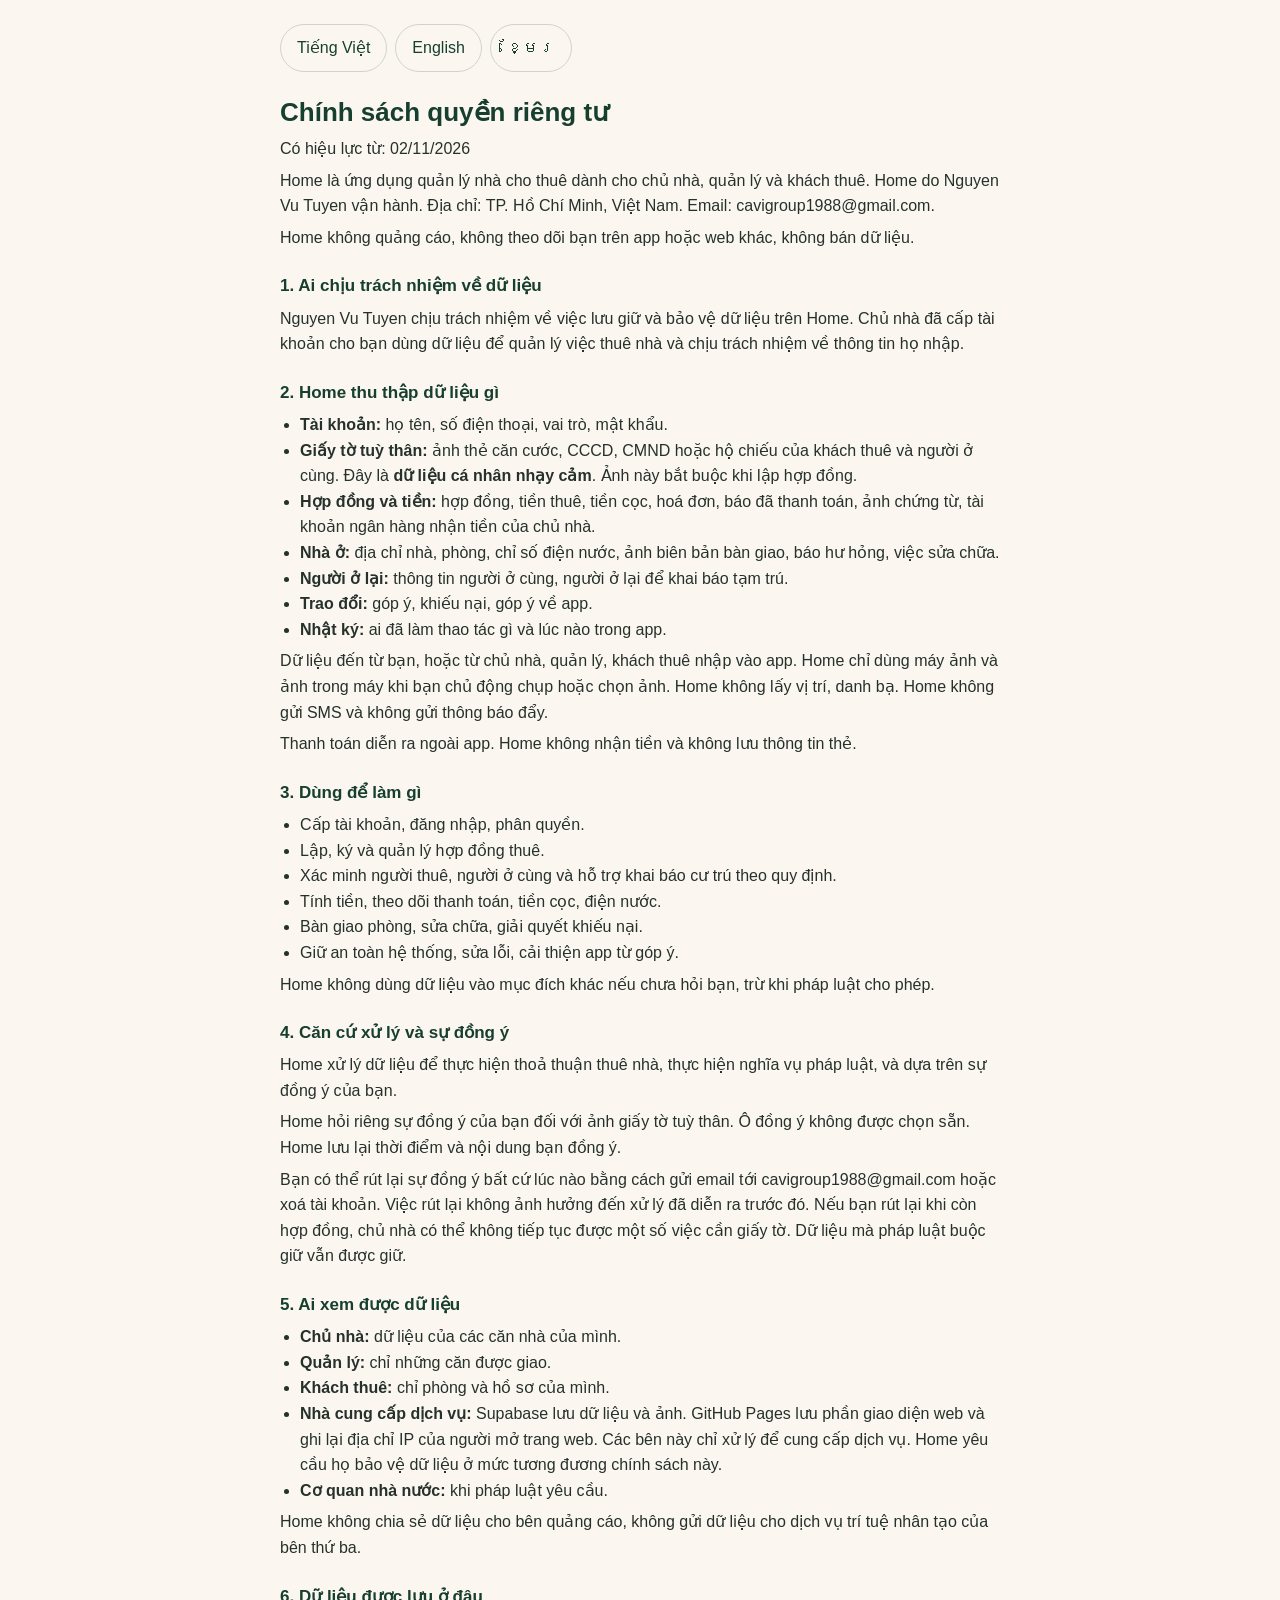
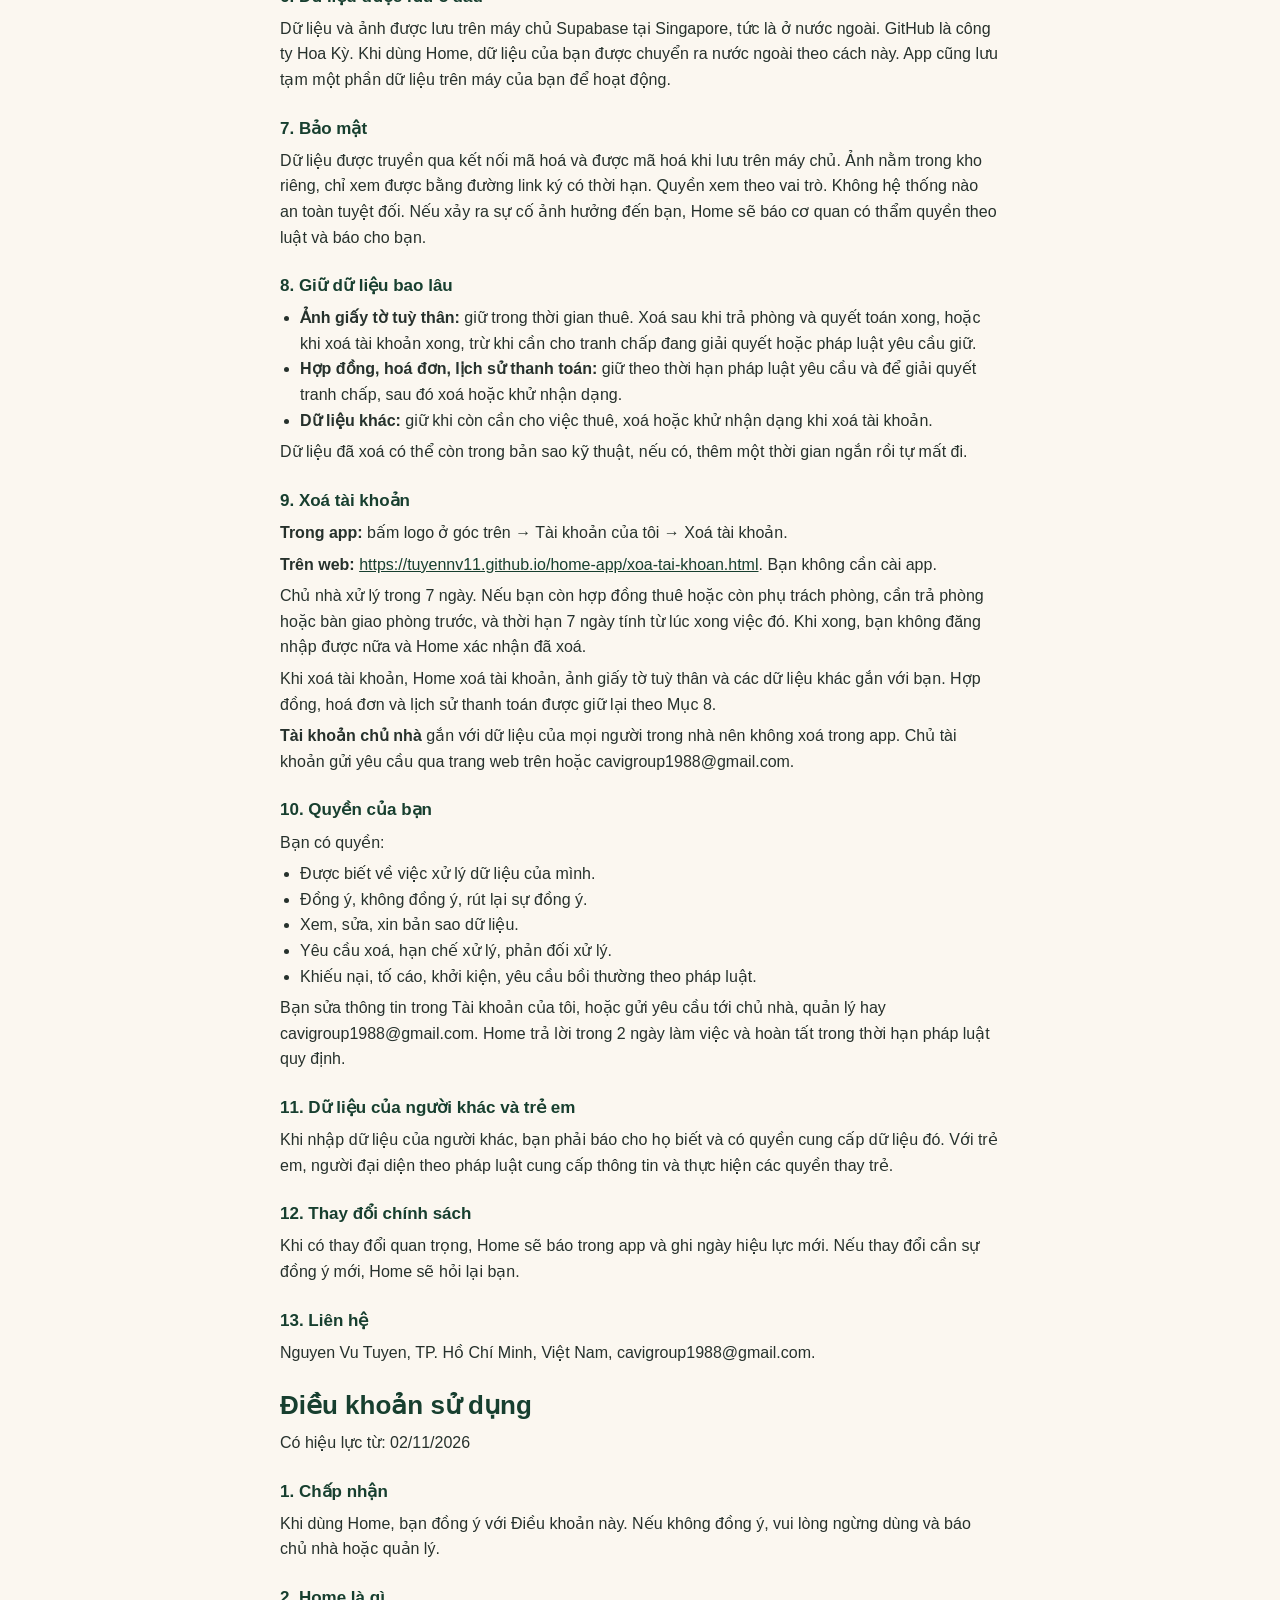
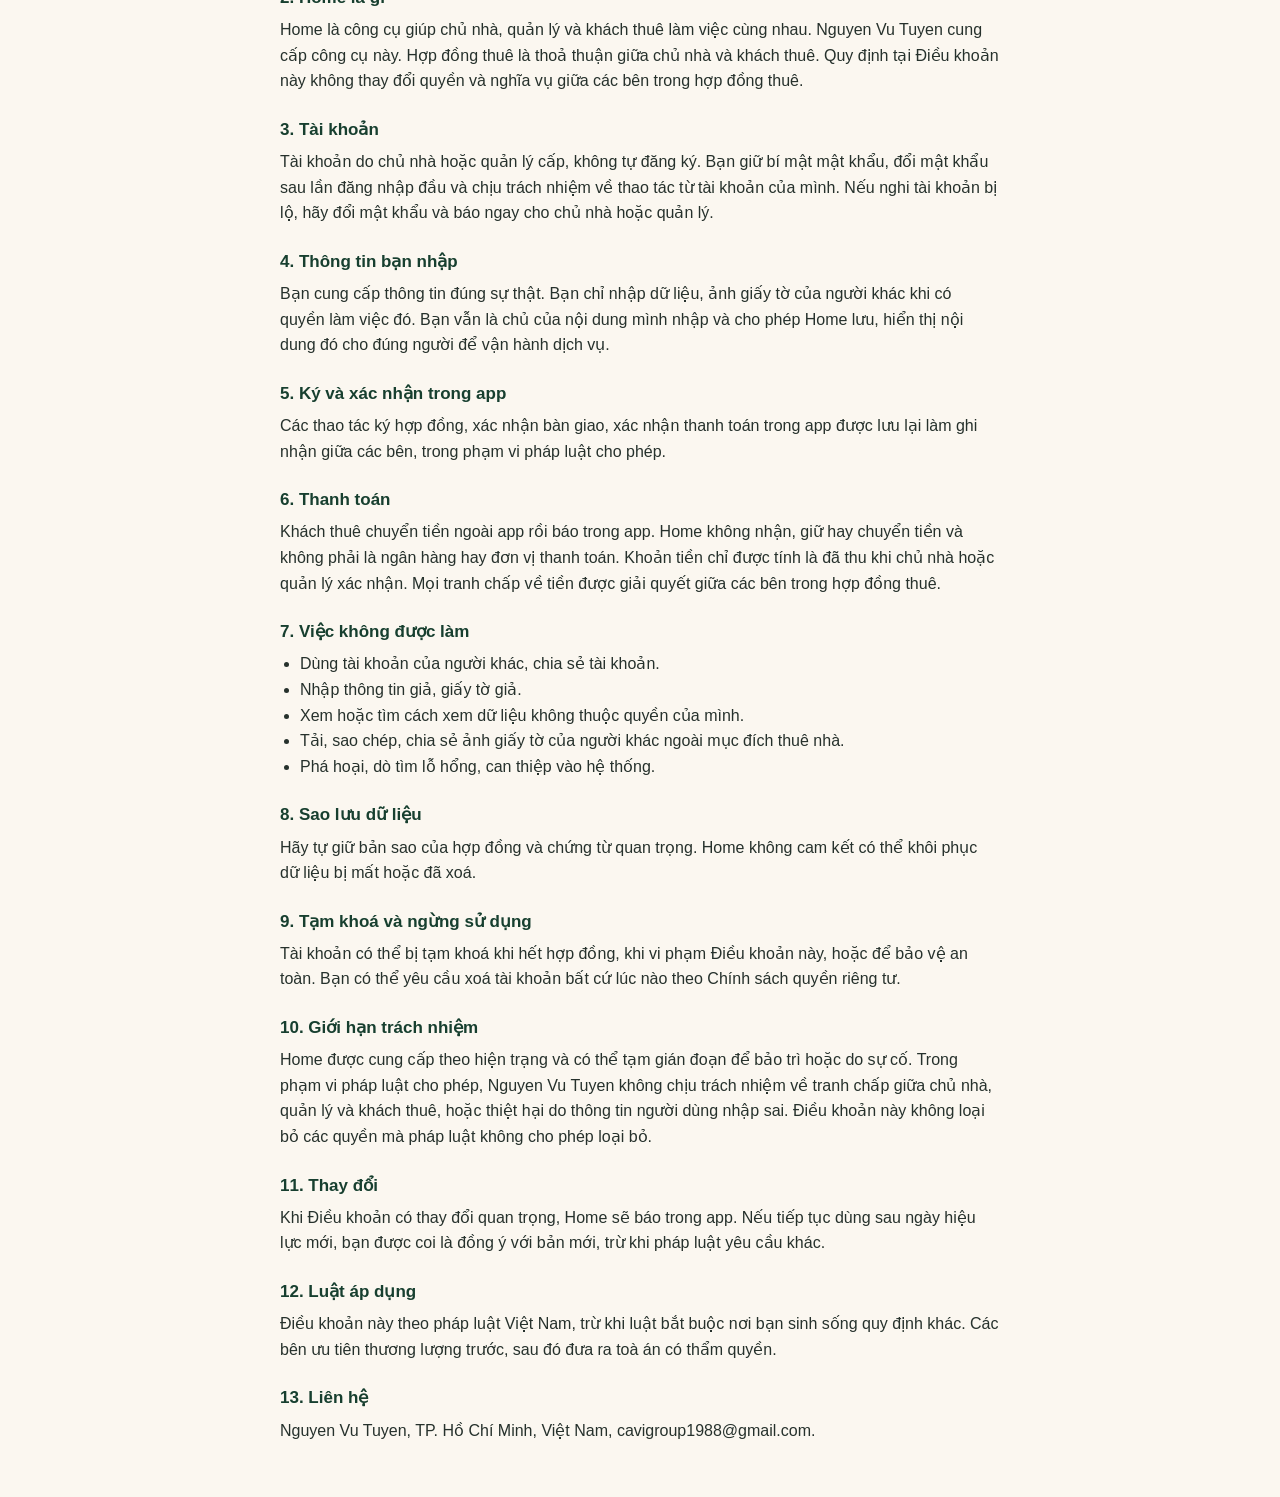
==== commit 33d86678: "Bản mới: đăng nhập không hỏi mã vùng" ====
--- a/chinh-sach.html
+++ b/chinh-sach.html
@@ -1,4 +1,4 @@
 <!doctype html><html lang="vi"><head><meta charset="utf-8"><meta name="viewport" content="width=device-width, initial-scale=1"><meta name="color-scheme" content="light">
 <style>:root{--moss:#173f2f;--paper:#fbf7f0;--ink:#26312c}body{margin:0;background:var(--paper);color:var(--ink);font:16px/1.6 -apple-system,BlinkMacSystemFont,"Segoe UI",Roboto,"Noto Sans Khmer",sans-serif}
 main{max-width:720px;margin:0 auto;padding:24px 16px 48px}h1{color:var(--moss);font-size:26px;line-height:1.25;margin:24px 0 8px}h4{color:var(--moss);font-size:17px;margin:22px 0 4px}p,ul{margin:6px 0}ul{padding-left:20px}a{color:var(--moss)}
-nav{display:flex;gap:8px;flex-wrap:wrap}nav a{padding:10px 16px;min-height:24px;border-radius:999px;border:1px solid #cfd3cf;text-decoration:none}nav a.on{background:var(--moss);color:#fff;border-color:var(--moss)}section{display:none}section:target,section.first:not(:has(~section:target)){display:block}</style><title>Home · Chính sách</title></head><body><main><nav><a href="#vi">Tiếng Việt</a><a href="#en">English</a><a href="#km">ខ្មែរ</a></nav><section id="vi" class="first" lang="vi"><h1>Chính sách quyền riêng tư</h1><p>Có hiệu lực từ: 02/11/2026</p><p>Home là ứng dụng quản lý nhà cho thuê dành cho chủ nhà, quản lý và khách thuê. Home do Nguyen Vu Tuyen vận hành. Địa chỉ: TP. Hồ Chí Minh, Việt Nam. Email: cavigroup1988@gmail.com.</p><p>Home không quảng cáo, không theo dõi bạn trên app hoặc web khác, không bán dữ liệu.</p><h4>1. Ai chịu trách nhiệm về dữ liệu</h4><p>Nguyen Vu Tuyen chịu trách nhiệm về việc lưu giữ và bảo vệ dữ liệu trên Home. Chủ nhà đã cấp tài khoản cho bạn dùng dữ liệu để quản lý việc thuê nhà và chịu trách nhiệm về thông tin họ nhập.</p><h4>2. Home thu thập dữ liệu gì</h4><ul><li><strong>Tài khoản:</strong> họ tên, số điện thoại, vai trò, mật khẩu.</li><li><strong>Giấy tờ tuỳ thân:</strong> ảnh thẻ căn cước, CCCD, CMND hoặc hộ chiếu của khách thuê và người ở cùng. Đây là <strong>dữ liệu cá nhân nhạy cảm</strong>. Ảnh này bắt buộc khi lập hợp đồng.</li><li><strong>Hợp đồng và tiền:</strong> hợp đồng, tiền thuê, tiền cọc, hoá đơn, báo đã thanh toán, ảnh chứng từ, tài khoản ngân hàng nhận tiền của chủ nhà.</li><li><strong>Nhà ở:</strong> địa chỉ nhà, phòng, chỉ số điện nước, ảnh biên bản bàn giao, báo hư hỏng, việc sửa chữa.</li><li><strong>Người ở lại:</strong> thông tin người ở cùng, người ở lại để khai báo tạm trú.</li><li><strong>Trao đổi:</strong> góp ý, khiếu nại, góp ý về app.</li><li><strong>Nhật ký:</strong> ai đã làm thao tác gì và lúc nào trong app.</li></ul><p>Dữ liệu đến từ bạn, hoặc từ chủ nhà, quản lý, khách thuê nhập vào app. Home chỉ dùng máy ảnh và ảnh trong máy khi bạn chủ động chụp hoặc chọn ảnh. Home không lấy vị trí, danh bạ. Home không gửi SMS và không gửi thông báo đẩy.</p><p>Thanh toán diễn ra ngoài app. Home không nhận tiền và không lưu thông tin thẻ.</p><h4>3. Dùng để làm gì</h4><ul><li>Cấp tài khoản, đăng nhập, phân quyền.</li><li>Lập, ký và quản lý hợp đồng thuê.</li><li>Xác minh người thuê, người ở cùng và hỗ trợ khai báo cư trú theo quy định.</li><li>Tính tiền, theo dõi thanh toán, tiền cọc, điện nước.</li><li>Bàn giao phòng, sửa chữa, giải quyết khiếu nại.</li><li>Giữ an toàn hệ thống, sửa lỗi, cải thiện app từ góp ý.</li></ul><p>Home không dùng dữ liệu vào mục đích khác nếu chưa hỏi bạn, trừ khi pháp luật cho phép.</p><h4>4. Căn cứ xử lý và sự đồng ý</h4><p>Home xử lý dữ liệu để thực hiện thoả thuận thuê nhà, thực hiện nghĩa vụ pháp luật, và dựa trên sự đồng ý của bạn.</p><p>Home hỏi riêng sự đồng ý của bạn đối với ảnh giấy tờ tuỳ thân. Ô đồng ý không được chọn sẵn. Home lưu lại thời điểm và nội dung bạn đồng ý.</p><p>Bạn có thể rút lại sự đồng ý bất cứ lúc nào bằng cách gửi email tới cavigroup1988@gmail.com hoặc xoá tài khoản. Việc rút lại không ảnh hưởng đến xử lý đã diễn ra trước đó. Nếu bạn rút lại khi còn hợp đồng, chủ nhà có thể không tiếp tục được một số việc cần giấy tờ. Dữ liệu mà pháp luật buộc giữ vẫn được giữ.</p><h4>5. Ai xem được dữ liệu</h4><ul><li><strong>Chủ nhà:</strong> dữ liệu của các căn nhà của mình.</li><li><strong>Quản lý:</strong> chỉ những căn được giao.</li><li><strong>Khách thuê:</strong> chỉ phòng và hồ sơ của mình.</li><li><strong>Nhà cung cấp dịch vụ:</strong> Supabase lưu dữ liệu và ảnh. GitHub Pages lưu phần giao diện web và ghi lại địa chỉ IP của người mở trang web. Các bên này chỉ xử lý để cung cấp dịch vụ. Home yêu cầu họ bảo vệ dữ liệu ở mức tương đương chính sách này.</li><li><strong>Cơ quan nhà nước:</strong> khi pháp luật yêu cầu.</li></ul><p>Home không chia sẻ dữ liệu cho bên quảng cáo, không gửi dữ liệu cho dịch vụ trí tuệ nhân tạo của bên thứ ba.</p><h4>6. Dữ liệu được lưu ở đâu</h4><p>Dữ liệu và ảnh được lưu trên máy chủ Supabase tại Singapore, tức là ở ngoài Việt Nam và Campuchia. GitHub là công ty Hoa Kỳ. Khi dùng Home, dữ liệu của bạn được chuyển ra nước ngoài theo cách này. App cũng lưu tạm một phần dữ liệu trên máy của bạn để hoạt động.</p><h4>7. Bảo mật</h4><p>Dữ liệu được truyền qua kết nối mã hoá và được mã hoá khi lưu trên máy chủ. Ảnh nằm trong kho riêng, chỉ xem được bằng đường link ký có thời hạn. Quyền xem theo vai trò. Không hệ thống nào an toàn tuyệt đối. Nếu xảy ra sự cố ảnh hưởng đến bạn, Home sẽ báo cơ quan có thẩm quyền theo luật và báo cho bạn.</p><h4>8. Giữ dữ liệu bao lâu</h4><ul><li><strong>Ảnh giấy tờ tuỳ thân:</strong> giữ trong thời gian thuê. Xoá sau khi trả phòng và quyết toán xong, hoặc khi xoá tài khoản xong, trừ khi cần cho tranh chấp đang giải quyết hoặc pháp luật yêu cầu giữ.</li><li><strong>Hợp đồng, hoá đơn, lịch sử thanh toán:</strong> giữ theo thời hạn pháp luật yêu cầu và để giải quyết tranh chấp, sau đó xoá hoặc khử nhận dạng.</li><li><strong>Dữ liệu khác:</strong> giữ khi còn cần cho việc thuê, xoá hoặc khử nhận dạng khi xoá tài khoản.</li></ul><p>Dữ liệu đã xoá có thể còn trong bản sao kỹ thuật, nếu có, thêm một thời gian ngắn rồi tự mất đi.</p><h4>9. Xoá tài khoản</h4><p><strong>Trong app:</strong> bấm logo ở góc trên → Tài khoản của tôi → Xoá tài khoản.</p><p><strong>Trên web:</strong> <a href="https://tuyennv11.github.io/home-app/xoa-tai-khoan.html">https://tuyennv11.github.io/home-app/xoa-tai-khoan.html</a>. Bạn không cần cài app.</p><p>Chủ nhà xử lý trong 7 ngày. Nếu bạn còn hợp đồng thuê hoặc còn phụ trách phòng, cần trả phòng hoặc bàn giao phòng trước, và thời hạn 7 ngày tính từ lúc xong việc đó. Khi xong, bạn không đăng nhập được nữa và Home xác nhận đã xoá.</p><p>Khi xoá tài khoản, Home xoá tài khoản, ảnh giấy tờ tuỳ thân và các dữ liệu khác gắn với bạn. Hợp đồng, hoá đơn và lịch sử thanh toán được giữ lại theo Mục 8.</p><p><strong>Tài khoản chủ nhà</strong> gắn với dữ liệu của mọi người trong nhà nên không xoá trong app. Chủ tài khoản gửi yêu cầu qua trang web trên hoặc cavigroup1988@gmail.com.</p><h4>10. Quyền của bạn</h4><p>Bạn có quyền:</p><ul><li>Được biết về việc xử lý dữ liệu của mình.</li><li>Đồng ý, không đồng ý, rút lại sự đồng ý.</li><li>Xem, sửa, xin bản sao dữ liệu.</li><li>Yêu cầu xoá, hạn chế xử lý, phản đối xử lý.</li><li>Khiếu nại, tố cáo, khởi kiện, yêu cầu bồi thường theo pháp luật.</li></ul><p>Bạn sửa thông tin trong Tài khoản của tôi, hoặc gửi yêu cầu tới chủ nhà, quản lý hay cavigroup1988@gmail.com. Home trả lời trong 2 ngày làm việc và hoàn tất trong thời hạn pháp luật quy định.</p><h4>11. Dữ liệu của người khác và trẻ em</h4><p>Khi nhập dữ liệu của người khác, bạn phải báo cho họ biết và có quyền cung cấp dữ liệu đó. Với trẻ em, người đại diện theo pháp luật cung cấp thông tin và thực hiện các quyền thay trẻ.</p><h4>12. Thay đổi chính sách</h4><p>Khi có thay đổi quan trọng, Home sẽ báo trong app và ghi ngày hiệu lực mới. Nếu thay đổi cần sự đồng ý mới, Home sẽ hỏi lại bạn.</p><h4>13. Liên hệ</h4><p>Nguyen Vu Tuyen, TP. Hồ Chí Minh, Việt Nam, cavigroup1988@gmail.com.</p><h1>Điều khoản sử dụng</h1><p>Có hiệu lực từ: 02/11/2026</p><h4>1. Chấp nhận</h4><p>Khi dùng Home, bạn đồng ý với Điều khoản này. Nếu không đồng ý, vui lòng ngừng dùng và báo chủ nhà hoặc quản lý.</p><h4>2. Home là gì</h4><p>Home là công cụ giúp chủ nhà, quản lý và khách thuê làm việc cùng nhau. Nguyen Vu Tuyen cung cấp công cụ này. Hợp đồng thuê là thoả thuận giữa chủ nhà và khách thuê. Quy định tại Điều khoản này không thay đổi quyền và nghĩa vụ giữa các bên trong hợp đồng thuê.</p><h4>3. Tài khoản</h4><p>Tài khoản do chủ nhà hoặc quản lý cấp, không tự đăng ký. Bạn giữ bí mật mật khẩu, đổi mật khẩu sau lần đăng nhập đầu và chịu trách nhiệm về thao tác từ tài khoản của mình. Nếu nghi tài khoản bị lộ, hãy đổi mật khẩu và báo ngay cho chủ nhà hoặc quản lý.</p><h4>4. Thông tin bạn nhập</h4><p>Bạn cung cấp thông tin đúng sự thật. Bạn chỉ nhập dữ liệu, ảnh giấy tờ của người khác khi có quyền làm việc đó. Bạn vẫn là chủ của nội dung mình nhập và cho phép Home lưu, hiển thị nội dung đó cho đúng người để vận hành dịch vụ.</p><h4>5. Ký và xác nhận trong app</h4><p>Các thao tác ký hợp đồng, xác nhận bàn giao, xác nhận thanh toán trong app được lưu lại làm ghi nhận giữa các bên, trong phạm vi pháp luật cho phép.</p><h4>6. Thanh toán</h4><p>Khách thuê chuyển tiền ngoài app rồi báo trong app. Home không nhận, giữ hay chuyển tiền và không phải là ngân hàng hay đơn vị thanh toán. Khoản tiền chỉ được tính là đã thu khi chủ nhà hoặc quản lý xác nhận. Mọi tranh chấp về tiền được giải quyết giữa các bên trong hợp đồng thuê.</p><h4>7. Việc không được làm</h4><ul><li>Dùng tài khoản của người khác, chia sẻ tài khoản.</li><li>Nhập thông tin giả, giấy tờ giả.</li><li>Xem hoặc tìm cách xem dữ liệu không thuộc quyền của mình.</li><li>Tải, sao chép, chia sẻ ảnh giấy tờ của người khác ngoài mục đích thuê nhà.</li><li>Phá hoại, dò tìm lỗ hổng, can thiệp vào hệ thống.</li></ul><h4>8. Sao lưu dữ liệu</h4><p>Hãy tự giữ bản sao của hợp đồng và chứng từ quan trọng. Home không cam kết có thể khôi phục dữ liệu bị mất hoặc đã xoá.</p><h4>9. Tạm khoá và ngừng sử dụng</h4><p>Tài khoản có thể bị tạm khoá khi hết hợp đồng, khi vi phạm Điều khoản này, hoặc để bảo vệ an toàn. Bạn có thể yêu cầu xoá tài khoản bất cứ lúc nào theo Chính sách quyền riêng tư.</p><h4>10. Giới hạn trách nhiệm</h4><p>Home được cung cấp theo hiện trạng và có thể tạm gián đoạn để bảo trì hoặc do sự cố. Trong phạm vi pháp luật cho phép, Nguyen Vu Tuyen không chịu trách nhiệm về tranh chấp giữa chủ nhà, quản lý và khách thuê, hoặc thiệt hại do thông tin người dùng nhập sai. Điều khoản này không loại bỏ các quyền mà pháp luật không cho phép loại bỏ.</p><h4>11. Thay đổi</h4><p>Khi Điều khoản có thay đổi quan trọng, Home sẽ báo trong app. Nếu tiếp tục dùng sau ngày hiệu lực mới, bạn được coi là đồng ý với bản mới, trừ khi pháp luật yêu cầu khác.</p><h4>12. Luật áp dụng</h4><p>Điều khoản này theo pháp luật Việt Nam, trừ khi luật bắt buộc nơi bạn sinh sống quy định khác. Các bên ưu tiên thương lượng trước, sau đó đưa ra toà án có thẩm quyền.</p><h4>13. Liên hệ</h4><p>Nguyen Vu Tuyen, TP. Hồ Chí Minh, Việt Nam, cavigroup1988@gmail.com.</p></section><section id="en" class="" lang="en"><h1>Privacy Policy</h1><p>Effective date: 02/11/2026</p><p>Home is a rental management app for owners, managers and tenants. Home is operated by Nguyen Vu Tuyen. Address: TP. Hồ Chí Minh, Việt Nam. Email: cavigroup1988@gmail.com.</p><p>Home has no ads, does not track you across other apps or websites, and does not sell data.</p><h4>1. Who is responsible for your data</h4><p>Nguyen Vu Tuyen is responsible for storing and protecting data on Home. The owner who issued your account uses the data to manage the rental and is responsible for the information they enter.</p><h4>2. What Home collects</h4><ul><li><strong>Account:</strong> name, phone number, role, password.</li><li><strong>Identity documents:</strong> photos of the ID card or passport of tenants and people living with them. This is <strong>sensitive personal data</strong>. These photos are required to make a contract.</li><li><strong>Contracts and money:</strong> contracts, rent, deposits, invoices, payment reports, proof-of-payment photos, and the owner's receiving bank account.</li><li><strong>Housing:</strong> property address, room, electricity and water readings, handover photos, damage reports, repairs.</li><li><strong>Occupants and guests:</strong> details of people living in or staying at the room, for temporary residence declarations.</li><li><strong>Messages:</strong> feedback, complaints, app feedback.</li><li><strong>Activity log:</strong> who did what in the app and when.</li></ul><p>Data comes from you, or from an owner, manager or tenant who enters it in the app. Home uses your camera and photos only when you choose to take or pick a photo. Home does not access your location or contacts. Home does not send SMS or push notifications.</p><p>Payments happen outside the app. Home does not receive money and does not store card details.</p><h4>3. How Home uses data</h4><ul><li>Issue accounts, sign in, set permissions.</li><li>Make, sign and manage rental contracts.</li><li>Verify tenants and occupants and support residence declarations as required.</li><li>Calculate charges and track payments, deposits and utilities.</li><li>Handle handovers, repairs and complaints.</li><li>Keep the system secure, fix bugs, and improve the app from feedback.</li></ul><p>Home will not use data for another purpose without asking you, unless the law allows it.</p><h4>4. Legal basis and consent</h4><p>Home processes data to perform the rental agreement, to meet legal duties, and with your consent.</p><p>Home asks for your separate consent for identity document photos. The consent box is never ticked for you. Home records when you consented and to what.</p><p>You can withdraw consent at any time by emailing cavigroup1988@gmail.com or by deleting your account. Withdrawal does not affect processing that already took place. If you withdraw during a contract, the owner may be unable to continue some steps that need the documents. Data the law requires us to keep will be kept.</p><h4>5. Who can see your data</h4><ul><li><strong>Owner:</strong> data for their own properties.</li><li><strong>Manager:</strong> only the properties assigned to them.</li><li><strong>Tenant:</strong> only their own room and records.</li><li><strong>Service providers:</strong> Supabase stores data and photos. GitHub Pages hosts the web interface and logs the IP address of people who open the website. They process data only to provide their service. Home requires them to protect data to the same or an equal standard as this policy.</li><li><strong>Government authorities:</strong> when the law requires it.</li></ul><p>Home does not share data with advertisers and does not send data to third-party AI services.</p><h4>6. Where data is stored</h4><p>Data and photos are stored on Supabase servers in Singapore, which is outside Vietnam and Cambodia. GitHub is a United States company. Using Home means your data is transferred abroad in this way. The app also keeps some data temporarily on your device so it can work.</p><h4>7. Security</h4><p>Data travels over encrypted connections and is encrypted when stored on the servers. Photos are kept in private storage and open only through signed links that expire. Access depends on your role. No system is perfectly secure. If an incident affects you, Home will notify the authorities as the law requires and will tell you.</p><h4>8. How long data is kept</h4><ul><li><strong>Identity document photos:</strong> kept during the rental. Deleted after move-out and final settlement, or when account deletion is completed, unless needed for an open dispute or required by law.</li><li><strong>Contracts, invoices and payment history:</strong> kept for as long as the law requires and to resolve disputes, then deleted or de-identified.</li><li><strong>Other data:</strong> kept while needed for the rental, and deleted or de-identified when your account is deleted.</li></ul><p>Deleted data may remain in technical copies, if any, for a short time before it disappears.</p><h4>9. Deleting your account</h4><p><strong>In the app:</strong> tap the logo at the top → My account → Delete account.</p><p><strong>On the web:</strong> <a href="https://tuyennv11.github.io/home-app/xoa-tai-khoan.html">https://tuyennv11.github.io/home-app/xoa-tai-khoan.html</a>. You do not need to install the app.</p><p>The owner processes the request within 7 days. If you still have a rental contract or are in charge of rooms, you need to move out or hand over those rooms first, and the 7 days start when that is done. When it is finished, you can no longer sign in and Home confirms the deletion.</p><p>Deletion removes your account, your identity document photos and other data linked to you. Contracts, invoices and payment history are kept as described in Section 8.</p><p><strong>Owner accounts</strong> hold data for everyone in the property, so they cannot be deleted in the app. The account holder can send a request through the web page above or to cavigroup1988@gmail.com.</p><h4>10. Your rights</h4><p>You have the right to:</p><ul><li>Know how your data is processed.</li><li>Consent, refuse, or withdraw consent.</li><li>View, correct, or get a copy of your data.</li><li>Ask for deletion, restriction, or object to processing.</li><li>Complain, report, sue and claim compensation as provided by law.</li></ul><p>You can edit your details in My account, or send a request to your owner, your manager or cavigroup1988@gmail.com. Home replies within 2 working days and completes the request within the time the law sets.</p><h4>11. Other people's data and children</h4><p>If you enter another person's data, you must tell them and have the right to provide it. For children, a legal representative provides the information and exercises the rights on the child's behalf.</p><h4>12. Changes</h4><p>If this policy changes in an important way, Home will tell you in the app and show the new effective date. If a change needs new consent, Home will ask you again.</p><h4>13. Contact</h4><p>Nguyen Vu Tuyen, TP. Hồ Chí Minh, Việt Nam, cavigroup1988@gmail.com.</p><h1>Terms of Use</h1><p>Effective date: 02/11/2026</p><h4>1. Acceptance</h4><p>By using Home you agree to these Terms. If you do not agree, please stop using it and tell your owner or manager.</p><h4>2. What Home is</h4><p>Home is a tool that helps owners, managers and tenants work together. Nguyen Vu Tuyen provides the tool. A rental contract is an agreement between the owner and the tenant. These Terms do not change the rights and duties of the parties under that contract.</p><h4>3. Your account</h4><p>Accounts are issued by an owner or manager. You cannot sign up yourself. Keep your password secret, change it after your first sign-in, and take responsibility for actions from your account. If you think your account is exposed, change your password and tell your owner or manager right away.</p><h4>4. What you enter</h4><p>Provide true information. Enter another person's data or document photos only when you have the right to do so. You keep ownership of what you enter, and you allow Home to store it and show it to the right people in order to run the service.</p><h4>5. Signing and confirming in the app</h4><p>Signing a contract, confirming a handover and confirming a payment in the app are saved as a record between the parties, to the extent the law allows.</p><h4>6. Payments</h4><p>Tenants transfer money outside the app and then report it in the app. Home does not receive, hold or transfer money and is not a bank or payment provider. A payment counts as received only after the owner or manager confirms it. Money disputes are between the parties to the rental contract.</p><h4>7. What you must not do</h4><ul><li>Use someone else's account or share your account.</li><li>Enter false information or false documents.</li><li>View, or try to view, data you have no right to see.</li><li>Download, copy or share other people's document photos for anything other than the rental.</li><li>Damage, probe or interfere with the system.</li></ul><h4>8. Keeping copies</h4><p>Keep your own copies of important contracts and receipts. Home does not promise that lost or deleted data can be restored.</p><h4>9. Suspension and stopping</h4><p>An account may be suspended when a contract ends, when these Terms are broken, or to keep the service safe. You can ask to delete your account at any time as described in the Privacy Policy.</p><h4>10. Limits of responsibility</h4><p>Home is provided as is and may be interrupted for maintenance or by faults. To the extent the law allows, Nguyen Vu Tuyen is not responsible for disputes between owners, managers and tenants, or for loss caused by incorrect information entered by users. These Terms do not remove rights that the law does not allow to be removed.</p><h4>11. Changes</h4><p>If these Terms change in an important way, Home will tell you in the app. If you keep using Home after the new effective date, you are treated as accepting the new version, unless the law requires otherwise.</p><h4>12. Governing law</h4><p>These Terms are governed by the law of Vietnam, unless mandatory law where you live says otherwise. The parties will try to negotiate first, then go to a competent court.</p><h4>13. Contact</h4><p>Nguyen Vu Tuyen, TP. Hồ Chí Minh, Việt Nam, cavigroup1988@gmail.com.</p></section><section id="km" class="" lang="km"><h1>គោលការណ៍ឯកជនភាព</h1><p>មានសុពលភាពចាប់ពី៖ 02/11/2026</p><p>Home គឺជាកម្មវិធីគ្រប់គ្រងផ្ទះជួលសម្រាប់ម្ចាស់ផ្ទះ អ្នកគ្រប់គ្រង និងអ្នកជួល។ Home ដំណើរការដោយ Nguyen Vu Tuyen។ អាសយដ្ឋាន៖ TP. Hồ Chí Minh, Việt Nam។ អ៊ីមែល៖ cavigroup1988@gmail.com។</p><p>Home គ្មានការផ្សាយពាណិជ្ជកម្ម មិនតាមដានអ្នកនៅលើកម្មវិធី ឬគេហទំព័រផ្សេង និងមិនលក់ទិន្នន័យឡើយ។</p><h4>១. អ្នកទទួលខុសត្រូវលើទិន្នន័យ</h4><p>Nguyen Vu Tuyen ទទួលខុសត្រូវលើការរក្សាទុក និងការការពារទិន្នន័យនៅលើ Home។ ម្ចាស់ផ្ទះដែលបានផ្តល់គណនីឱ្យអ្នក ប្រើទិន្នន័យដើម្បីគ្រប់គ្រងការជួល និងទទួលខុសត្រូវលើព័ត៌មានដែលខ្លួនបានបញ្ចូល។</p><h4>២. ទិន្នន័យដែល Home ប្រមូល</h4><ul><li><strong>គណនី៖</strong> ឈ្មោះ លេខទូរស័ព្ទ តួនាទី ពាក្យសម្ងាត់។</li><li><strong>ឯកសារអត្តសញ្ញាណ៖</strong> រូបថតអត្តសញ្ញាណប័ណ្ណ ឬលិខិតឆ្លងដែនរបស់អ្នកជួល និងអ្នកស្នាក់នៅជាមួយ។ នេះជា <strong>ទិន្នន័យផ្ទាល់ខ្លួនរសើប</strong>។ រូបថតនេះចាំបាច់នៅពេលធ្វើកិច្ចសញ្ញា។</li><li><strong>កិច្ចសញ្ញា និងប្រាក់៖</strong> កិច្ចសញ្ញា ថ្លៃជួល ប្រាក់កក់ វិក្កយបត្រ របាយការណ៍បង់ប្រាក់ រូបថតភស្តុតាងបង់ប្រាក់ និងគណនីធនាគារទទួលប្រាក់របស់ម្ចាស់ផ្ទះ។</li><li><strong>លំនៅដ្ឋាន៖</strong> អាសយដ្ឋានផ្ទះ បន្ទប់ លេខនាឡិកាអគ្គិសនី និងទឹក រូបថតកំណត់ហេតុប្រគល់ បញ្ហាខូចខាត និងការជួសជុល។</li><li><strong>អ្នកស្នាក់នៅ៖</strong> ព័ត៌មានអ្នករស់នៅជាមួយ និងភ្ញៀវស្នាក់នៅ សម្រាប់ការប្រកាសស្នាក់នៅបណ្ដោះអាសន្ន។</li><li><strong>ការប្រាស្រ័យទាក់ទង៖</strong> មតិយោបល់ បណ្ដឹង និងមតិយោបល់អំពីកម្មវិធី។</li><li><strong>កំណត់ត្រាសកម្មភាព៖</strong> អ្នកណាបានធ្វើអ្វីក្នុងកម្មវិធី និងនៅពេលណា។</li></ul><p>ទិន្នន័យមកពីអ្នក ឬពីម្ចាស់ផ្ទះ អ្នកគ្រប់គ្រង អ្នកជួល ដែលបញ្ចូលក្នុងកម្មវិធី។ Home ប្រើកាមេរ៉ា និងរូបថតក្នុងឧបករណ៍ តែនៅពេលអ្នកជ្រើសរើសថត ឬជ្រើសរូបថតប៉ុណ្ណោះ។ Home មិនយកទីតាំង ឬបញ្ជីឈ្មោះទូរស័ព្ទឡើយ។ Home មិនផ្ញើសារ SMS និងមិនផ្ញើការជូនដំណឹងរុញ (push) ឡើយ។</p><p>ការបង់ប្រាក់ធ្វើនៅក្រៅកម្មវិធី។ Home មិនទទួលប្រាក់ និងមិនរក្សាទុកព័ត៌មានប័ណ្ណឡើយ។</p><h4>៣. គោលបំណងប្រើប្រាស់</h4><ul><li>ផ្តល់គណនី ចូលប្រើ និងកំណត់សិទ្ធិ។</li><li>ធ្វើ ចុះហត្ថលេខា និងគ្រប់គ្រងកិច្ចសញ្ញាជួល។</li><li>ផ្ទៀងផ្ទាត់អ្នកជួល និងអ្នកស្នាក់នៅជាមួយ និងជួយការប្រកាសស្នាក់នៅតាមច្បាប់។</li><li>គណនាថ្លៃ តាមដានការបង់ប្រាក់ ប្រាក់កក់ អគ្គិសនី និងទឹក។</li><li>ប្រគល់បន្ទប់ ជួសជុល និងដោះស្រាយបណ្ដឹង។</li><li>រក្សាសុវត្ថិភាពប្រព័ន្ធ ជួសជុលកំហុស និងកែលម្អកម្មវិធីពីមតិយោបល់។</li></ul><p>Home មិនប្រើទិន្នន័យក្នុងគោលបំណងផ្សេង ដោយមិនបានសួរអ្នកឡើយ លើកលែងតែច្បាប់អនុញ្ញាត។</p><h4>៤. មូលដ្ឋាន និងការយល់ព្រម</h4><p>Home ដំណើរការទិន្នន័យដើម្បីអនុវត្តកិច្ចព្រមព្រៀងជួល បំពេញកាតព្វកិច្ចតាមច្បាប់ និងផ្អែកលើការយល់ព្រមរបស់អ្នក។</p><p>Home សុំការយល់ព្រមដាច់ដោយឡែកសម្រាប់រូបថតឯកសារអត្តសញ្ញាណ។ ប្រអប់យល់ព្រមមិនត្រូវបានជ្រើសរើសជាមុនទេ។ Home កត់ត្រាពេលវេលា និងខ្លឹមសារដែលអ្នកបានយល់ព្រម។</p><p>អ្នកអាចដកការយល់ព្រមវិញបានគ្រប់ពេល ដោយផ្ញើអ៊ីមែលទៅ cavigroup1988@gmail.com ឬលុបគណនី។ ការដកវិញមិនប៉ះពាល់ដល់ការដំណើរការដែលបានធ្វើរួចមុននោះទេ។ ប្រសិនបើអ្នកដកវិញនៅពេលកិច្ចសញ្ញានៅមានសុពលភាព ម្ចាស់ផ្ទះអាចមិនអាចបន្តកិច្ចការមួយចំនួនដែលត្រូវការឯកសារ។ ទិន្នន័យដែលច្បាប់តម្រូវឱ្យរក្សាទុក នឹងនៅតែរក្សាទុក។</p><h4>៥. អ្នកដែលអាចមើលទិន្នន័យ</h4><ul><li><strong>ម្ចាស់ផ្ទះ៖</strong> ទិន្នន័យនៃផ្ទះរបស់ខ្លួន។</li><li><strong>អ្នកគ្រប់គ្រង៖</strong> តែផ្ទះដែលបានប្រគល់ឱ្យប៉ុណ្ណោះ។</li><li><strong>អ្នកជួល៖</strong> តែបន្ទប់ និងឯកសាររបស់ខ្លួនប៉ុណ្ណោះ។</li><li><strong>អ្នកផ្តល់សេវា៖</strong> Supabase រក្សាទុកទិន្នន័យ និងរូបថត។ GitHub Pages រក្សាទុកផ្នែកចំណុចប្រទាក់គេហទំព័រ និងកត់ត្រាអាសយដ្ឋាន IP របស់អ្នកបើកគេហទំព័រ។ ភាគីទាំងនេះដំណើរការទិន្នន័យតែដើម្បីផ្តល់សេវាប៉ុណ្ណោះ។ Home តម្រូវឱ្យពួកគេការពារទិន្នន័យក្នុងកម្រិតស្មើនឹងគោលការណ៍នេះ។</li><li><strong>អាជ្ញាធររដ្ឋ៖</strong> នៅពេលច្បាប់តម្រូវ។</li></ul><p>Home មិនចែករំលែកទិន្នន័យជាមួយអ្នកផ្សាយពាណិជ្ជកម្ម និងមិនផ្ញើទិន្នន័យទៅសេវាបញ្ញាសិប្បនិម្មិតរបស់ភាគីទីបីឡើយ។</p><h4>៦. កន្លែងរក្សាទុកទិន្នន័យ</h4><p>ទិន្នន័យ និងរូបថតត្រូវបានរក្សាទុកនៅលើម៉ាស៊ីនមេ Supabase ក្នុងប្រទេសសិង្ហបុរី ដែលនៅក្រៅប្រទេសវៀតណាម និងកម្ពុជា។ GitHub ជាក្រុមហ៊ុនសហរដ្ឋអាមេរិក។ ការប្រើ Home មានន័យថាទិន្នន័យរបស់អ្នកត្រូវបានផ្ទេរទៅបរទេសតាមរបៀបនេះ។ កម្មវិធីក៏រក្សាទុកទិន្នន័យមួយចំនួនជាបណ្ដោះអាសន្ននៅលើឧបករណ៍របស់អ្នក ដើម្បីឱ្យដំណើរការបាន។</p><h4>៧. សុវត្ថិភាព</h4><p>ទិន្នន័យត្រូវបានបញ្ជូនតាមការតភ្ជាប់ដែលបានអ៊ិនគ្រីប និងត្រូវបានអ៊ិនគ្រីបនៅពេលរក្សាទុកលើម៉ាស៊ីនមេ។ រូបថតនៅក្នុងឃ្លាំងឯកជន ហើយមើលបានតែតាមតំណដែលបានចុះហត្ថលេខា និងមានកំណត់ពេលផុតកំណត់។ សិទ្ធិមើលអាស្រ័យលើតួនាទី។ គ្មានប្រព័ន្ធណាមានសុវត្ថិភាពដាច់ខាតឡើយ។ ប្រសិនបើមានឧប្បត្តិហេតុប៉ះពាល់ដល់អ្នក Home នឹងជូនដំណឹងដល់អាជ្ញាធរតាមច្បាប់ និងប្រាប់អ្នក។</p><h4>៨. រយៈពេលរក្សាទុកទិន្នន័យ</h4><ul><li><strong>រូបថតឯកសារអត្តសញ្ញាណ៖</strong> រក្សាទុកក្នុងអំឡុងពេលជួល។ លុបបន្ទាប់ពីប្រគល់បន្ទប់ និងទូទាត់រួច ឬនៅពេលលុបគណនីរួច លើកលែងតែត្រូវការសម្រាប់វិវាទដែលកំពុងដោះស្រាយ ឬច្បាប់តម្រូវ។</li><li><strong>កិច្ចសញ្ញា វិក្កយបត្រ ប្រវត្តិបង់ប្រាក់៖</strong> រក្សាទុកតាមរយៈពេលដែលច្បាប់តម្រូវ និងដើម្បីដោះស្រាយវិវាទ បន្ទាប់មកលុប ឬធ្វើឱ្យលែងកំណត់អត្តសញ្ញាណបាន។</li><li><strong>ទិន្នន័យផ្សេងៗ៖</strong> រក្សាទុកនៅពេលនៅត្រូវការសម្រាប់ការជួល ហើយលុប ឬធ្វើឱ្យលែងកំណត់អត្តសញ្ញាណបាននៅពេលលុបគណនី។</li></ul><p>ទិន្នន័យដែលបានលុបអាចនៅសល់ក្នុងច្បាប់ចម្លងបច្ចេកទេស ប្រសិនបើមាន មួយរយៈខ្លី មុននឹងបាត់ទៅ។</p><h4>៩. ការលុបគណនី</h4><p><strong>ក្នុងកម្មវិធី៖</strong> ចុចឡូហ្គោនៅផ្នែកខាងលើ → គណនីរបស់ខ្ញុំ → លុបគណនី។</p><p><strong>លើគេហទំព័រ៖</strong> <a href="https://tuyennv11.github.io/home-app/xoa-tai-khoan.html។">https://tuyennv11.github.io/home-app/xoa-tai-khoan.html។</a> អ្នកមិនចាំបាច់ដំឡើងកម្មវិធីទេ។</p><p>ម្ចាស់ផ្ទះដោះស្រាយក្នុងរយៈពេល ៧ ថ្ងៃ។ ប្រសិនបើអ្នកនៅមានកិច្ចសញ្ញាជួល ឬនៅទទួលខុសត្រូវលើបន្ទប់ អ្នកត្រូវប្រគល់បន្ទប់ជាមុនសិន ហើយរយៈពេល ៧ ថ្ងៃគិតចាប់ពីពេលបញ្ចប់កិច្ចការនោះ។ នៅពេលរួចរាល់ អ្នកមិនអាចចូលប្រើបានទៀតទេ ហើយ Home បញ្ជាក់ថាបានលុបរួច។</p><p>ការលុបនឹងលុបគណនី រូបថតឯកសារអត្តសញ្ញាណ និងទិន្នន័យផ្សេងទៀតដែលភ្ជាប់នឹងអ្នក។ កិច្ចសញ្ញា វិក្កយបត្រ និងប្រវត្តិបង់ប្រាក់ត្រូវបានរក្សាទុកតាមផ្នែកទី ៨។</p><p><strong>គណនីម្ចាស់ផ្ទះ</strong> ភ្ជាប់នឹងទិន្នន័យរបស់មនុស្សគ្រប់គ្នាក្នុងផ្ទះ ដូច្នេះមិនអាចលុបក្នុងកម្មវិធីបានទេ។ ម្ចាស់គណនីផ្ញើសំណើតាមគេហទំព័រខាងលើ ឬទៅ cavigroup1988@gmail.com។</p><h4>១០. សិទ្ធិរបស់អ្នក</h4><p>អ្នកមានសិទ្ធិ៖</p><ul><li>ដឹងអំពីការដំណើរការទិន្នន័យរបស់អ្នក។</li><li>យល់ព្រម មិនយល់ព្រម ឬដកការយល់ព្រមវិញ។</li><li>មើល កែតម្រូវ ឬសុំច្បាប់ចម្លងទិន្នន័យ។</li><li>ស្នើសុំលុប រឹតបន្តឹងការដំណើរការ ឬជំទាស់នឹងការដំណើរការ។</li><li>ប្ដឹងតវ៉ា រាយការណ៍ ប្ដឹងផ្ដល់ និងទាមទារសំណងតាមច្បាប់។</li></ul><p>អ្នកអាចកែព័ត៌មានក្នុង គណនីរបស់ខ្ញុំ ឬផ្ញើសំណើទៅម្ចាស់ផ្ទះ អ្នកគ្រប់គ្រង ឬ cavigroup1988@gmail.com។ Home ឆ្លើយតបក្នុងរយៈពេល ២ ថ្ងៃធ្វើការ និងបញ្ចប់ក្នុងរយៈពេលដែលច្បាប់កំណត់។</p><h4>១១. ទិន្នន័យរបស់អ្នកដទៃ និងកុមារ</h4><p>នៅពេលបញ្ចូលទិន្នន័យរបស់អ្នកដទៃ អ្នកត្រូវប្រាប់ពួកគេ និងមានសិទ្ធិផ្តល់ទិន្នន័យនោះ។ សម្រាប់កុមារ អ្នកតំណាងតាមច្បាប់ជាអ្នកផ្តល់ព័ត៌មាន និងអនុវត្តសិទ្ធិជំនួសកុមារ។</p><h4>១២. ការផ្លាស់ប្តូរ</h4><p>នៅពេលមានការផ្លាស់ប្តូរសំខាន់ Home នឹងជូនដំណឹងក្នុងកម្មវិធី និងបង្ហាញកាលបរិច្ឆេទមានសុពលភាពថ្មី។ ប្រសិនបើការផ្លាស់ប្តូរត្រូវការការយល់ព្រមថ្មី Home នឹងសួរអ្នកម្តងទៀត។</p><h4>១៣. ទំនាក់ទំនង</h4><p>Nguyen Vu Tuyen, TP. Hồ Chí Minh, Việt Nam, cavigroup1988@gmail.com។</p><h1>លក្ខខណ្ឌប្រើប្រាស់</h1><p>មានសុពលភាពចាប់ពី៖ 02/11/2026</p><h4>១. ការទទួលយក</h4><p>នៅពេលប្រើ Home អ្នកយល់ព្រមនឹងលក្ខខណ្ឌនេះ។ ប្រសិនបើមិនយល់ព្រម សូមឈប់ប្រើ ហើយប្រាប់ម្ចាស់ផ្ទះ ឬអ្នកគ្រប់គ្រង។</p><h4>២. Home ជាអ្វី</h4><p>Home គឺជាឧបករណ៍ជួយម្ចាស់ផ្ទះ អ្នកគ្រប់គ្រង និងអ្នកជួលធ្វើការជាមួយគ្នា។ Nguyen Vu Tuyen ផ្តល់ឧបករណ៍នេះ។ កិច្ចសញ្ញាជួលគឺជាកិច្ចព្រមព្រៀងរវាងម្ចាស់ផ្ទះ និងអ្នកជួល។ លក្ខខណ្ឌនេះមិនផ្លាស់ប្តូរសិទ្ធិ និងកាតព្វកិច្ចរបស់ភាគីក្នុងកិច្ចសញ្ញាជួលឡើយ។</p><h4>៣. គណនី</h4><p>គណនីត្រូវបានផ្តល់ដោយម្ចាស់ផ្ទះ ឬអ្នកគ្រប់គ្រង មិនអាចចុះឈ្មោះដោយខ្លួនឯងបានទេ។ អ្នកត្រូវរក្សាពាក្យសម្ងាត់ជាការសម្ងាត់ ប្តូរពាក្យសម្ងាត់បន្ទាប់ពីចូលប្រើលើកដំបូង និងទទួលខុសត្រូវលើសកម្មភាពពីគណនីរបស់អ្នក។ ប្រសិនបើសង្ស័យថាគណនីត្រូវបានលេចធ្លាយ សូមប្តូរពាក្យសម្ងាត់ និងប្រាប់ម្ចាស់ផ្ទះ ឬអ្នកគ្រប់គ្រងភ្លាមៗ។</p><h4>៤. ព័ត៌មានដែលអ្នកបញ្ចូល</h4><p>អ្នកត្រូវផ្តល់ព័ត៌មានពិត។ អ្នកបញ្ចូលទិន្នន័យ ឬរូបថតឯកសាររបស់អ្នកដទៃបាន តែនៅពេលមានសិទ្ធិប៉ុណ្ណោះ។ អ្នកនៅតែជាម្ចាស់នៃខ្លឹមសារដែលអ្នកបញ្ចូល ហើយអនុញ្ញាតឱ្យ Home រក្សាទុក និងបង្ហាញដល់អ្នកត្រឹមត្រូវ ដើម្បីដំណើរការសេវា។</p><h4>៥. ការចុះហត្ថលេខា និងការបញ្ជាក់ក្នុងកម្មវិធី</h4><p>ការចុះហត្ថលេខាកិច្ចសញ្ញា ការបញ្ជាក់ប្រគល់បន្ទប់ និងការបញ្ជាក់បង់ប្រាក់ក្នុងកម្មវិធី ត្រូវបានរក្សាទុកជាកំណត់ត្រារវាងភាគី ក្នុងវិសាលភាពដែលច្បាប់អនុញ្ញាត។</p><h4>៦. ការបង់ប្រាក់</h4><p>អ្នកជួលផ្ទេរប្រាក់នៅក្រៅកម្មវិធី រួចរាយការណ៍ក្នុងកម្មវិធី។ Home មិនទទួល មិនរក្សា និងមិនផ្ទេរប្រាក់ឡើយ ហើយមិនមែនជាធនាគារ ឬអ្នកផ្តល់សេវាទូទាត់ទេ។ ប្រាក់ត្រូវបានចាត់ទុកថាបានទទួល តែនៅពេលម្ចាស់ផ្ទះ ឬអ្នកគ្រប់គ្រងបញ្ជាក់ប៉ុណ្ណោះ។ វិវាទអំពីប្រាក់ត្រូវដោះស្រាយរវាងភាគីក្នុងកិច្ចសញ្ញាជួល។</p><h4>៧. អ្វីដែលមិនត្រូវធ្វើ</h4><ul><li>ប្រើគណនីរបស់អ្នកដទៃ ឬចែករំលែកគណនី។</li><li>បញ្ចូលព័ត៌មានក្លែងក្លាយ ឬឯកសារក្លែងក្លាយ។</li><li>មើល ឬព្យាយាមមើលទិន្នន័យដែលអ្នកគ្មានសិទ្ធិ។</li><li>ទាញយក ចម្លង ឬចែករំលែករូបថតឯកសាររបស់អ្នកដទៃ ក្រៅពីគោលបំណងជួលផ្ទះ។</li><li>បំផ្លាញ ស្វែងរកចំណុចខ្សោយ ឬជ្រៀតជ្រែកប្រព័ន្ធ។</li></ul><h4>៨. ការរក្សាច្បាប់ចម្លង</h4><p>សូមរក្សាច្បាប់ចម្លងកិច្ចសញ្ញា និងបង្កាន់ដៃសំខាន់ៗដោយខ្លួនឯង។ Home មិនសន្យាថាអាចស្ដារទិន្នន័យដែលបាត់ ឬត្រូវបានលុបទេ។</p><h4>៩. ការផ្អាក និងការឈប់ប្រើ</h4><p>គណនីអាចត្រូវបានផ្អាក នៅពេលកិច្ចសញ្ញាផុតកំណត់ នៅពេលរំលោភលក្ខខណ្ឌនេះ ឬដើម្បីការពារសុវត្ថិភាព។ អ្នកអាចស្នើសុំលុបគណនីបានគ្រប់ពេល តាមគោលការណ៍ឯកជនភាព។</p><h4>១០. ដែនកំណត់នៃការទទួលខុសត្រូវ</h4><p>Home ត្រូវបានផ្តល់ជូនតាមស្ថានភាពជាក់ស្តែង និងអាចរំខានជាបណ្ដោះអាសន្នដោយសារការថែទាំ ឬបញ្ហា។ ក្នុងវិសាលភាពដែលច្បាប់អនុញ្ញាត Nguyen Vu Tuyen មិនទទួលខុសត្រូវលើវិវាទរវាងម្ចាស់ផ្ទះ អ្នកគ្រប់គ្រង និងអ្នកជួល ឬការខូចខាតដោយសារព័ត៌មានមិនត្រឹមត្រូវដែលអ្នកប្រើបានបញ្ចូលឡើយ។ លក្ខខណ្ឌនេះមិនដកសិទ្ធិដែលច្បាប់មិនអនុញ្ញាតឱ្យដកឡើយ។</p><h4>១១. ការផ្លាស់ប្តូរ</h4><p>នៅពេលលក្ខខណ្ឌមានការផ្លាស់ប្តូរសំខាន់ Home នឹងជូនដំណឹងក្នុងកម្មវិធី។ ប្រសិនបើអ្នកបន្តប្រើបន្ទាប់ពីកាលបរិច្ឆេទមានសុពលភាពថ្មី អ្នកត្រូវបានចាត់ទុកថាយល់ព្រមនឹងកំណែថ្មី លើកលែងតែច្បាប់តម្រូវផ្សេង។</p><h4>១២. ច្បាប់អនុវត្ត</h4><p>លក្ខខណ្ឌនេះស្ថិតក្រោមច្បាប់វៀតណាម លើកលែងតែច្បាប់ជាកាតព្វកិច្ចនៅកន្លែងអ្នករស់នៅកំណត់ផ្សេង។ ភាគីនានាព្យាយាមចរចាជាមុន បន្ទាប់មកទើបនាំទៅតុលាការមានសមត្ថកិច្ច។</p><h4>១៣. ទំនាក់ទំនង</h4><p>Nguyen Vu Tuyen, TP. Hồ Chí Minh, Việt Nam, cavigroup1988@gmail.com។</p></section></main></body></html>+nav{display:flex;gap:8px;flex-wrap:wrap}nav a{padding:10px 16px;min-height:24px;border-radius:999px;border:1px solid #cfd3cf;text-decoration:none}nav a.on{background:var(--moss);color:#fff;border-color:var(--moss)}section{display:none}section:target,section.first:not(:has(~section:target)){display:block}</style><title>Home · Chính sách</title></head><body><main><nav><a href="#vi">Tiếng Việt</a><a href="#en">English</a><a href="#km">ខ្មែរ</a></nav><section id="vi" class="first" lang="vi"><h1>Chính sách quyền riêng tư</h1><p>Có hiệu lực từ: 02/11/2026</p><p>Home là ứng dụng quản lý nhà cho thuê dành cho chủ nhà, quản lý và khách thuê. Home do Nguyen Vu Tuyen vận hành. Địa chỉ: TP. Hồ Chí Minh, Việt Nam. Email: cavigroup1988@gmail.com.</p><p>Home không quảng cáo, không theo dõi bạn trên app hoặc web khác, không bán dữ liệu.</p><h4>1. Ai chịu trách nhiệm về dữ liệu</h4><p>Nguyen Vu Tuyen chịu trách nhiệm về việc lưu giữ và bảo vệ dữ liệu trên Home. Chủ nhà đã cấp tài khoản cho bạn dùng dữ liệu để quản lý việc thuê nhà và chịu trách nhiệm về thông tin họ nhập.</p><h4>2. Home thu thập dữ liệu gì</h4><ul><li><strong>Tài khoản:</strong> họ tên, số điện thoại, vai trò, mật khẩu.</li><li><strong>Giấy tờ tuỳ thân:</strong> ảnh thẻ căn cước, CCCD, CMND hoặc hộ chiếu của khách thuê và người ở cùng. Đây là <strong>dữ liệu cá nhân nhạy cảm</strong>. Ảnh này bắt buộc khi lập hợp đồng.</li><li><strong>Hợp đồng và tiền:</strong> hợp đồng, tiền thuê, tiền cọc, hoá đơn, báo đã thanh toán, ảnh chứng từ, tài khoản ngân hàng nhận tiền của chủ nhà.</li><li><strong>Nhà ở:</strong> địa chỉ nhà, phòng, chỉ số điện nước, ảnh biên bản bàn giao, báo hư hỏng, việc sửa chữa.</li><li><strong>Người ở lại:</strong> thông tin người ở cùng, người ở lại để khai báo tạm trú.</li><li><strong>Trao đổi:</strong> góp ý, khiếu nại, góp ý về app.</li><li><strong>Nhật ký:</strong> ai đã làm thao tác gì và lúc nào trong app.</li></ul><p>Dữ liệu đến từ bạn, hoặc từ chủ nhà, quản lý, khách thuê nhập vào app. Home chỉ dùng máy ảnh và ảnh trong máy khi bạn chủ động chụp hoặc chọn ảnh. Home không lấy vị trí, danh bạ. Home không gửi SMS và không gửi thông báo đẩy.</p><p>Thanh toán diễn ra ngoài app. Home không nhận tiền và không lưu thông tin thẻ.</p><h4>3. Dùng để làm gì</h4><ul><li>Cấp tài khoản, đăng nhập, phân quyền.</li><li>Lập, ký và quản lý hợp đồng thuê.</li><li>Xác minh người thuê, người ở cùng và hỗ trợ khai báo cư trú theo quy định.</li><li>Tính tiền, theo dõi thanh toán, tiền cọc, điện nước.</li><li>Bàn giao phòng, sửa chữa, giải quyết khiếu nại.</li><li>Giữ an toàn hệ thống, sửa lỗi, cải thiện app từ góp ý.</li></ul><p>Home không dùng dữ liệu vào mục đích khác nếu chưa hỏi bạn, trừ khi pháp luật cho phép.</p><h4>4. Căn cứ xử lý và sự đồng ý</h4><p>Home xử lý dữ liệu để thực hiện thoả thuận thuê nhà, thực hiện nghĩa vụ pháp luật, và dựa trên sự đồng ý của bạn.</p><p>Home hỏi riêng sự đồng ý của bạn đối với ảnh giấy tờ tuỳ thân. Ô đồng ý không được chọn sẵn. Home lưu lại thời điểm và nội dung bạn đồng ý.</p><p>Bạn có thể rút lại sự đồng ý bất cứ lúc nào bằng cách gửi email tới cavigroup1988@gmail.com hoặc xoá tài khoản. Việc rút lại không ảnh hưởng đến xử lý đã diễn ra trước đó. Nếu bạn rút lại khi còn hợp đồng, chủ nhà có thể không tiếp tục được một số việc cần giấy tờ. Dữ liệu mà pháp luật buộc giữ vẫn được giữ.</p><h4>5. Ai xem được dữ liệu</h4><ul><li><strong>Chủ nhà:</strong> dữ liệu của các căn nhà của mình.</li><li><strong>Quản lý:</strong> chỉ những căn được giao.</li><li><strong>Khách thuê:</strong> chỉ phòng và hồ sơ của mình.</li><li><strong>Nhà cung cấp dịch vụ:</strong> Supabase lưu dữ liệu và ảnh. GitHub Pages lưu phần giao diện web và ghi lại địa chỉ IP của người mở trang web. Các bên này chỉ xử lý để cung cấp dịch vụ. Home yêu cầu họ bảo vệ dữ liệu ở mức tương đương chính sách này.</li><li><strong>Cơ quan nhà nước:</strong> khi pháp luật yêu cầu.</li></ul><p>Home không chia sẻ dữ liệu cho bên quảng cáo, không gửi dữ liệu cho dịch vụ trí tuệ nhân tạo của bên thứ ba.</p><h4>6. Dữ liệu được lưu ở đâu</h4><p>Dữ liệu và ảnh được lưu trên máy chủ Supabase tại Singapore, tức là ở nước ngoài. GitHub là công ty Hoa Kỳ. Khi dùng Home, dữ liệu của bạn được chuyển ra nước ngoài theo cách này. App cũng lưu tạm một phần dữ liệu trên máy của bạn để hoạt động.</p><h4>7. Bảo mật</h4><p>Dữ liệu được truyền qua kết nối mã hoá và được mã hoá khi lưu trên máy chủ. Ảnh nằm trong kho riêng, chỉ xem được bằng đường link ký có thời hạn. Quyền xem theo vai trò. Không hệ thống nào an toàn tuyệt đối. Nếu xảy ra sự cố ảnh hưởng đến bạn, Home sẽ báo cơ quan có thẩm quyền theo luật và báo cho bạn.</p><h4>8. Giữ dữ liệu bao lâu</h4><ul><li><strong>Ảnh giấy tờ tuỳ thân:</strong> giữ trong thời gian thuê. Xoá sau khi trả phòng và quyết toán xong, hoặc khi xoá tài khoản xong, trừ khi cần cho tranh chấp đang giải quyết hoặc pháp luật yêu cầu giữ.</li><li><strong>Hợp đồng, hoá đơn, lịch sử thanh toán:</strong> giữ theo thời hạn pháp luật yêu cầu và để giải quyết tranh chấp, sau đó xoá hoặc khử nhận dạng.</li><li><strong>Dữ liệu khác:</strong> giữ khi còn cần cho việc thuê, xoá hoặc khử nhận dạng khi xoá tài khoản.</li></ul><p>Dữ liệu đã xoá có thể còn trong bản sao kỹ thuật, nếu có, thêm một thời gian ngắn rồi tự mất đi.</p><h4>9. Xoá tài khoản</h4><p><strong>Trong app:</strong> bấm logo ở góc trên → Tài khoản của tôi → Xoá tài khoản.</p><p><strong>Trên web:</strong> <a href="https://tuyennv11.github.io/home-app/xoa-tai-khoan.html">https://tuyennv11.github.io/home-app/xoa-tai-khoan.html</a>. Bạn không cần cài app.</p><p>Chủ nhà xử lý trong 7 ngày. Nếu bạn còn hợp đồng thuê hoặc còn phụ trách phòng, cần trả phòng hoặc bàn giao phòng trước, và thời hạn 7 ngày tính từ lúc xong việc đó. Khi xong, bạn không đăng nhập được nữa và Home xác nhận đã xoá.</p><p>Khi xoá tài khoản, Home xoá tài khoản, ảnh giấy tờ tuỳ thân và các dữ liệu khác gắn với bạn. Hợp đồng, hoá đơn và lịch sử thanh toán được giữ lại theo Mục 8.</p><p><strong>Tài khoản chủ nhà</strong> gắn với dữ liệu của mọi người trong nhà nên không xoá trong app. Chủ tài khoản gửi yêu cầu qua trang web trên hoặc cavigroup1988@gmail.com.</p><h4>10. Quyền của bạn</h4><p>Bạn có quyền:</p><ul><li>Được biết về việc xử lý dữ liệu của mình.</li><li>Đồng ý, không đồng ý, rút lại sự đồng ý.</li><li>Xem, sửa, xin bản sao dữ liệu.</li><li>Yêu cầu xoá, hạn chế xử lý, phản đối xử lý.</li><li>Khiếu nại, tố cáo, khởi kiện, yêu cầu bồi thường theo pháp luật.</li></ul><p>Bạn sửa thông tin trong Tài khoản của tôi, hoặc gửi yêu cầu tới chủ nhà, quản lý hay cavigroup1988@gmail.com. Home trả lời trong 2 ngày làm việc và hoàn tất trong thời hạn pháp luật quy định.</p><h4>11. Dữ liệu của người khác và trẻ em</h4><p>Khi nhập dữ liệu của người khác, bạn phải báo cho họ biết và có quyền cung cấp dữ liệu đó. Với trẻ em, người đại diện theo pháp luật cung cấp thông tin và thực hiện các quyền thay trẻ.</p><h4>12. Thay đổi chính sách</h4><p>Khi có thay đổi quan trọng, Home sẽ báo trong app và ghi ngày hiệu lực mới. Nếu thay đổi cần sự đồng ý mới, Home sẽ hỏi lại bạn.</p><h4>13. Liên hệ</h4><p>Nguyen Vu Tuyen, TP. Hồ Chí Minh, Việt Nam, cavigroup1988@gmail.com.</p><h1>Điều khoản sử dụng</h1><p>Có hiệu lực từ: 02/11/2026</p><h4>1. Chấp nhận</h4><p>Khi dùng Home, bạn đồng ý với Điều khoản này. Nếu không đồng ý, vui lòng ngừng dùng và báo chủ nhà hoặc quản lý.</p><h4>2. Home là gì</h4><p>Home là công cụ giúp chủ nhà, quản lý và khách thuê làm việc cùng nhau. Nguyen Vu Tuyen cung cấp công cụ này. Hợp đồng thuê là thoả thuận giữa chủ nhà và khách thuê. Quy định tại Điều khoản này không thay đổi quyền và nghĩa vụ giữa các bên trong hợp đồng thuê.</p><h4>3. Tài khoản</h4><p>Tài khoản do chủ nhà hoặc quản lý cấp, không tự đăng ký. Bạn giữ bí mật mật khẩu, đổi mật khẩu sau lần đăng nhập đầu và chịu trách nhiệm về thao tác từ tài khoản của mình. Nếu nghi tài khoản bị lộ, hãy đổi mật khẩu và báo ngay cho chủ nhà hoặc quản lý.</p><h4>4. Thông tin bạn nhập</h4><p>Bạn cung cấp thông tin đúng sự thật. Bạn chỉ nhập dữ liệu, ảnh giấy tờ của người khác khi có quyền làm việc đó. Bạn vẫn là chủ của nội dung mình nhập và cho phép Home lưu, hiển thị nội dung đó cho đúng người để vận hành dịch vụ.</p><h4>5. Ký và xác nhận trong app</h4><p>Các thao tác ký hợp đồng, xác nhận bàn giao, xác nhận thanh toán trong app được lưu lại làm ghi nhận giữa các bên, trong phạm vi pháp luật cho phép.</p><h4>6. Thanh toán</h4><p>Khách thuê chuyển tiền ngoài app rồi báo trong app. Home không nhận, giữ hay chuyển tiền và không phải là ngân hàng hay đơn vị thanh toán. Khoản tiền chỉ được tính là đã thu khi chủ nhà hoặc quản lý xác nhận. Mọi tranh chấp về tiền được giải quyết giữa các bên trong hợp đồng thuê.</p><h4>7. Việc không được làm</h4><ul><li>Dùng tài khoản của người khác, chia sẻ tài khoản.</li><li>Nhập thông tin giả, giấy tờ giả.</li><li>Xem hoặc tìm cách xem dữ liệu không thuộc quyền của mình.</li><li>Tải, sao chép, chia sẻ ảnh giấy tờ của người khác ngoài mục đích thuê nhà.</li><li>Phá hoại, dò tìm lỗ hổng, can thiệp vào hệ thống.</li></ul><h4>8. Sao lưu dữ liệu</h4><p>Hãy tự giữ bản sao của hợp đồng và chứng từ quan trọng. Home không cam kết có thể khôi phục dữ liệu bị mất hoặc đã xoá.</p><h4>9. Tạm khoá và ngừng sử dụng</h4><p>Tài khoản có thể bị tạm khoá khi hết hợp đồng, khi vi phạm Điều khoản này, hoặc để bảo vệ an toàn. Bạn có thể yêu cầu xoá tài khoản bất cứ lúc nào theo Chính sách quyền riêng tư.</p><h4>10. Giới hạn trách nhiệm</h4><p>Home được cung cấp theo hiện trạng và có thể tạm gián đoạn để bảo trì hoặc do sự cố. Trong phạm vi pháp luật cho phép, Nguyen Vu Tuyen không chịu trách nhiệm về tranh chấp giữa chủ nhà, quản lý và khách thuê, hoặc thiệt hại do thông tin người dùng nhập sai. Điều khoản này không loại bỏ các quyền mà pháp luật không cho phép loại bỏ.</p><h4>11. Thay đổi</h4><p>Khi Điều khoản có thay đổi quan trọng, Home sẽ báo trong app. Nếu tiếp tục dùng sau ngày hiệu lực mới, bạn được coi là đồng ý với bản mới, trừ khi pháp luật yêu cầu khác.</p><h4>12. Luật áp dụng</h4><p>Điều khoản này theo pháp luật Việt Nam, trừ khi luật bắt buộc nơi bạn sinh sống quy định khác. Các bên ưu tiên thương lượng trước, sau đó đưa ra toà án có thẩm quyền.</p><h4>13. Liên hệ</h4><p>Nguyen Vu Tuyen, TP. Hồ Chí Minh, Việt Nam, cavigroup1988@gmail.com.</p></section><section id="en" class="" lang="en"><h1>Privacy Policy</h1><p>Effective date: 02/11/2026</p><p>Home is a rental management app for owners, managers and tenants. Home is operated by Nguyen Vu Tuyen. Address: TP. Hồ Chí Minh, Việt Nam. Email: cavigroup1988@gmail.com.</p><p>Home has no ads, does not track you across other apps or websites, and does not sell data.</p><h4>1. Who is responsible for your data</h4><p>Nguyen Vu Tuyen is responsible for storing and protecting data on Home. The owner who issued your account uses the data to manage the rental and is responsible for the information they enter.</p><h4>2. What Home collects</h4><ul><li><strong>Account:</strong> name, phone number, role, password.</li><li><strong>Identity documents:</strong> photos of the ID card or passport of tenants and people living with them. This is <strong>sensitive personal data</strong>. These photos are required to make a contract.</li><li><strong>Contracts and money:</strong> contracts, rent, deposits, invoices, payment reports, proof-of-payment photos, and the owner's receiving bank account.</li><li><strong>Housing:</strong> property address, room, electricity and water readings, handover photos, damage reports, repairs.</li><li><strong>Occupants and guests:</strong> details of people living in or staying at the room, for temporary residence declarations.</li><li><strong>Messages:</strong> feedback, complaints, app feedback.</li><li><strong>Activity log:</strong> who did what in the app and when.</li></ul><p>Data comes from you, or from an owner, manager or tenant who enters it in the app. Home uses your camera and photos only when you choose to take or pick a photo. Home does not access your location or contacts. Home does not send SMS or push notifications.</p><p>Payments happen outside the app. Home does not receive money and does not store card details.</p><h4>3. How Home uses data</h4><ul><li>Issue accounts, sign in, set permissions.</li><li>Make, sign and manage rental contracts.</li><li>Verify tenants and occupants and support residence declarations as required.</li><li>Calculate charges and track payments, deposits and utilities.</li><li>Handle handovers, repairs and complaints.</li><li>Keep the system secure, fix bugs, and improve the app from feedback.</li></ul><p>Home will not use data for another purpose without asking you, unless the law allows it.</p><h4>4. Legal basis and consent</h4><p>Home processes data to perform the rental agreement, to meet legal duties, and with your consent.</p><p>Home asks for your separate consent for identity document photos. The consent box is never ticked for you. Home records when you consented and to what.</p><p>You can withdraw consent at any time by emailing cavigroup1988@gmail.com or by deleting your account. Withdrawal does not affect processing that already took place. If you withdraw during a contract, the owner may be unable to continue some steps that need the documents. Data the law requires us to keep will be kept.</p><h4>5. Who can see your data</h4><ul><li><strong>Owner:</strong> data for their own properties.</li><li><strong>Manager:</strong> only the properties assigned to them.</li><li><strong>Tenant:</strong> only their own room and records.</li><li><strong>Service providers:</strong> Supabase stores data and photos. GitHub Pages hosts the web interface and logs the IP address of people who open the website. They process data only to provide their service. Home requires them to protect data to the same or an equal standard as this policy.</li><li><strong>Government authorities:</strong> when the law requires it.</li></ul><p>Home does not share data with advertisers and does not send data to third-party AI services.</p><h4>6. Where data is stored</h4><p>Data and photos are stored on Supabase servers in Singapore, which is abroad. GitHub is a United States company. Using Home means your data is transferred abroad in this way. The app also keeps some data temporarily on your device so it can work.</p><h4>7. Security</h4><p>Data travels over encrypted connections and is encrypted when stored on the servers. Photos are kept in private storage and open only through signed links that expire. Access depends on your role. No system is perfectly secure. If an incident affects you, Home will notify the authorities as the law requires and will tell you.</p><h4>8. How long data is kept</h4><ul><li><strong>Identity document photos:</strong> kept during the rental. Deleted after move-out and final settlement, or when account deletion is completed, unless needed for an open dispute or required by law.</li><li><strong>Contracts, invoices and payment history:</strong> kept for as long as the law requires and to resolve disputes, then deleted or de-identified.</li><li><strong>Other data:</strong> kept while needed for the rental, and deleted or de-identified when your account is deleted.</li></ul><p>Deleted data may remain in technical copies, if any, for a short time before it disappears.</p><h4>9. Deleting your account</h4><p><strong>In the app:</strong> tap the logo at the top → My account → Delete account.</p><p><strong>On the web:</strong> <a href="https://tuyennv11.github.io/home-app/xoa-tai-khoan.html">https://tuyennv11.github.io/home-app/xoa-tai-khoan.html</a>. You do not need to install the app.</p><p>The owner processes the request within 7 days. If you still have a rental contract or are in charge of rooms, you need to move out or hand over those rooms first, and the 7 days start when that is done. When it is finished, you can no longer sign in and Home confirms the deletion.</p><p>Deletion removes your account, your identity document photos and other data linked to you. Contracts, invoices and payment history are kept as described in Section 8.</p><p><strong>Owner accounts</strong> hold data for everyone in the property, so they cannot be deleted in the app. The account holder can send a request through the web page above or to cavigroup1988@gmail.com.</p><h4>10. Your rights</h4><p>You have the right to:</p><ul><li>Know how your data is processed.</li><li>Consent, refuse, or withdraw consent.</li><li>View, correct, or get a copy of your data.</li><li>Ask for deletion, restriction, or object to processing.</li><li>Complain, report, sue and claim compensation as provided by law.</li></ul><p>You can edit your details in My account, or send a request to your owner, your manager or cavigroup1988@gmail.com. Home replies within 2 working days and completes the request within the time the law sets.</p><h4>11. Other people's data and children</h4><p>If you enter another person's data, you must tell them and have the right to provide it. For children, a legal representative provides the information and exercises the rights on the child's behalf.</p><h4>12. Changes</h4><p>If this policy changes in an important way, Home will tell you in the app and show the new effective date. If a change needs new consent, Home will ask you again.</p><h4>13. Contact</h4><p>Nguyen Vu Tuyen, TP. Hồ Chí Minh, Việt Nam, cavigroup1988@gmail.com.</p><h1>Terms of Use</h1><p>Effective date: 02/11/2026</p><h4>1. Acceptance</h4><p>By using Home you agree to these Terms. If you do not agree, please stop using it and tell your owner or manager.</p><h4>2. What Home is</h4><p>Home is a tool that helps owners, managers and tenants work together. Nguyen Vu Tuyen provides the tool. A rental contract is an agreement between the owner and the tenant. These Terms do not change the rights and duties of the parties under that contract.</p><h4>3. Your account</h4><p>Accounts are issued by an owner or manager. You cannot sign up yourself. Keep your password secret, change it after your first sign-in, and take responsibility for actions from your account. If you think your account is exposed, change your password and tell your owner or manager right away.</p><h4>4. What you enter</h4><p>Provide true information. Enter another person's data or document photos only when you have the right to do so. You keep ownership of what you enter, and you allow Home to store it and show it to the right people in order to run the service.</p><h4>5. Signing and confirming in the app</h4><p>Signing a contract, confirming a handover and confirming a payment in the app are saved as a record between the parties, to the extent the law allows.</p><h4>6. Payments</h4><p>Tenants transfer money outside the app and then report it in the app. Home does not receive, hold or transfer money and is not a bank or payment provider. A payment counts as received only after the owner or manager confirms it. Money disputes are between the parties to the rental contract.</p><h4>7. What you must not do</h4><ul><li>Use someone else's account or share your account.</li><li>Enter false information or false documents.</li><li>View, or try to view, data you have no right to see.</li><li>Download, copy or share other people's document photos for anything other than the rental.</li><li>Damage, probe or interfere with the system.</li></ul><h4>8. Keeping copies</h4><p>Keep your own copies of important contracts and receipts. Home does not promise that lost or deleted data can be restored.</p><h4>9. Suspension and stopping</h4><p>An account may be suspended when a contract ends, when these Terms are broken, or to keep the service safe. You can ask to delete your account at any time as described in the Privacy Policy.</p><h4>10. Limits of responsibility</h4><p>Home is provided as is and may be interrupted for maintenance or by faults. To the extent the law allows, Nguyen Vu Tuyen is not responsible for disputes between owners, managers and tenants, or for loss caused by incorrect information entered by users. These Terms do not remove rights that the law does not allow to be removed.</p><h4>11. Changes</h4><p>If these Terms change in an important way, Home will tell you in the app. If you keep using Home after the new effective date, you are treated as accepting the new version, unless the law requires otherwise.</p><h4>12. Governing law</h4><p>These Terms are governed by the law of Vietnam, unless mandatory law where you live says otherwise. The parties will try to negotiate first, then go to a competent court.</p><h4>13. Contact</h4><p>Nguyen Vu Tuyen, TP. Hồ Chí Minh, Việt Nam, cavigroup1988@gmail.com.</p></section><section id="km" class="" lang="km"><h1>គោលការណ៍ឯកជនភាព</h1><p>មានសុពលភាពចាប់ពី៖ 02/11/2026</p><p>Home គឺជាកម្មវិធីគ្រប់គ្រងផ្ទះជួលសម្រាប់ម្ចាស់ផ្ទះ អ្នកគ្រប់គ្រង និងអ្នកជួល។ Home ដំណើរការដោយ Nguyen Vu Tuyen។ អាសយដ្ឋាន៖ TP. Hồ Chí Minh, Việt Nam។ អ៊ីមែល៖ cavigroup1988@gmail.com។</p><p>Home គ្មានការផ្សាយពាណិជ្ជកម្ម មិនតាមដានអ្នកនៅលើកម្មវិធី ឬគេហទំព័រផ្សេង និងមិនលក់ទិន្នន័យឡើយ។</p><h4>១. អ្នកទទួលខុសត្រូវលើទិន្នន័យ</h4><p>Nguyen Vu Tuyen ទទួលខុសត្រូវលើការរក្សាទុក និងការការពារទិន្នន័យនៅលើ Home។ ម្ចាស់ផ្ទះដែលបានផ្តល់គណនីឱ្យអ្នក ប្រើទិន្នន័យដើម្បីគ្រប់គ្រងការជួល និងទទួលខុសត្រូវលើព័ត៌មានដែលខ្លួនបានបញ្ចូល។</p><h4>២. ទិន្នន័យដែល Home ប្រមូល</h4><ul><li><strong>គណនី៖</strong> ឈ្មោះ លេខទូរស័ព្ទ តួនាទី ពាក្យសម្ងាត់។</li><li><strong>ឯកសារអត្តសញ្ញាណ៖</strong> រូបថតអត្តសញ្ញាណប័ណ្ណ ឬលិខិតឆ្លងដែនរបស់អ្នកជួល និងអ្នកស្នាក់នៅជាមួយ។ នេះជា <strong>ទិន្នន័យផ្ទាល់ខ្លួនរសើប</strong>។ រូបថតនេះចាំបាច់នៅពេលធ្វើកិច្ចសញ្ញា។</li><li><strong>កិច្ចសញ្ញា និងប្រាក់៖</strong> កិច្ចសញ្ញា ថ្លៃជួល ប្រាក់កក់ វិក្កយបត្រ របាយការណ៍បង់ប្រាក់ រូបថតភស្តុតាងបង់ប្រាក់ និងគណនីធនាគារទទួលប្រាក់របស់ម្ចាស់ផ្ទះ។</li><li><strong>លំនៅដ្ឋាន៖</strong> អាសយដ្ឋានផ្ទះ បន្ទប់ លេខនាឡិកាអគ្គិសនី និងទឹក រូបថតកំណត់ហេតុប្រគល់ បញ្ហាខូចខាត និងការជួសជុល។</li><li><strong>អ្នកស្នាក់នៅ៖</strong> ព័ត៌មានអ្នករស់នៅជាមួយ និងភ្ញៀវស្នាក់នៅ សម្រាប់ការប្រកាសស្នាក់នៅបណ្ដោះអាសន្ន។</li><li><strong>ការប្រាស្រ័យទាក់ទង៖</strong> មតិយោបល់ បណ្ដឹង និងមតិយោបល់អំពីកម្មវិធី។</li><li><strong>កំណត់ត្រាសកម្មភាព៖</strong> អ្នកណាបានធ្វើអ្វីក្នុងកម្មវិធី និងនៅពេលណា។</li></ul><p>ទិន្នន័យមកពីអ្នក ឬពីម្ចាស់ផ្ទះ អ្នកគ្រប់គ្រង អ្នកជួល ដែលបញ្ចូលក្នុងកម្មវិធី។ Home ប្រើកាមេរ៉ា និងរូបថតក្នុងឧបករណ៍ តែនៅពេលអ្នកជ្រើសរើសថត ឬជ្រើសរូបថតប៉ុណ្ណោះ។ Home មិនយកទីតាំង ឬបញ្ជីឈ្មោះទូរស័ព្ទឡើយ។ Home មិនផ្ញើសារ SMS និងមិនផ្ញើការជូនដំណឹងរុញ (push) ឡើយ។</p><p>ការបង់ប្រាក់ធ្វើនៅក្រៅកម្មវិធី។ Home មិនទទួលប្រាក់ និងមិនរក្សាទុកព័ត៌មានប័ណ្ណឡើយ។</p><h4>៣. គោលបំណងប្រើប្រាស់</h4><ul><li>ផ្តល់គណនី ចូលប្រើ និងកំណត់សិទ្ធិ។</li><li>ធ្វើ ចុះហត្ថលេខា និងគ្រប់គ្រងកិច្ចសញ្ញាជួល។</li><li>ផ្ទៀងផ្ទាត់អ្នកជួល និងអ្នកស្នាក់នៅជាមួយ និងជួយការប្រកាសស្នាក់នៅតាមច្បាប់។</li><li>គណនាថ្លៃ តាមដានការបង់ប្រាក់ ប្រាក់កក់ អគ្គិសនី និងទឹក។</li><li>ប្រគល់បន្ទប់ ជួសជុល និងដោះស្រាយបណ្ដឹង។</li><li>រក្សាសុវត្ថិភាពប្រព័ន្ធ ជួសជុលកំហុស និងកែលម្អកម្មវិធីពីមតិយោបល់។</li></ul><p>Home មិនប្រើទិន្នន័យក្នុងគោលបំណងផ្សេង ដោយមិនបានសួរអ្នកឡើយ លើកលែងតែច្បាប់អនុញ្ញាត។</p><h4>៤. មូលដ្ឋាន និងការយល់ព្រម</h4><p>Home ដំណើរការទិន្នន័យដើម្បីអនុវត្តកិច្ចព្រមព្រៀងជួល បំពេញកាតព្វកិច្ចតាមច្បាប់ និងផ្អែកលើការយល់ព្រមរបស់អ្នក។</p><p>Home សុំការយល់ព្រមដាច់ដោយឡែកសម្រាប់រូបថតឯកសារអត្តសញ្ញាណ។ ប្រអប់យល់ព្រមមិនត្រូវបានជ្រើសរើសជាមុនទេ។ Home កត់ត្រាពេលវេលា និងខ្លឹមសារដែលអ្នកបានយល់ព្រម។</p><p>អ្នកអាចដកការយល់ព្រមវិញបានគ្រប់ពេល ដោយផ្ញើអ៊ីមែលទៅ cavigroup1988@gmail.com ឬលុបគណនី។ ការដកវិញមិនប៉ះពាល់ដល់ការដំណើរការដែលបានធ្វើរួចមុននោះទេ។ ប្រសិនបើអ្នកដកវិញនៅពេលកិច្ចសញ្ញានៅមានសុពលភាព ម្ចាស់ផ្ទះអាចមិនអាចបន្តកិច្ចការមួយចំនួនដែលត្រូវការឯកសារ។ ទិន្នន័យដែលច្បាប់តម្រូវឱ្យរក្សាទុក នឹងនៅតែរក្សាទុក។</p><h4>៥. អ្នកដែលអាចមើលទិន្នន័យ</h4><ul><li><strong>ម្ចាស់ផ្ទះ៖</strong> ទិន្នន័យនៃផ្ទះរបស់ខ្លួន។</li><li><strong>អ្នកគ្រប់គ្រង៖</strong> តែផ្ទះដែលបានប្រគល់ឱ្យប៉ុណ្ណោះ។</li><li><strong>អ្នកជួល៖</strong> តែបន្ទប់ និងឯកសាររបស់ខ្លួនប៉ុណ្ណោះ។</li><li><strong>អ្នកផ្តល់សេវា៖</strong> Supabase រក្សាទុកទិន្នន័យ និងរូបថត។ GitHub Pages រក្សាទុកផ្នែកចំណុចប្រទាក់គេហទំព័រ និងកត់ត្រាអាសយដ្ឋាន IP របស់អ្នកបើកគេហទំព័រ។ ភាគីទាំងនេះដំណើរការទិន្នន័យតែដើម្បីផ្តល់សេវាប៉ុណ្ណោះ។ Home តម្រូវឱ្យពួកគេការពារទិន្នន័យក្នុងកម្រិតស្មើនឹងគោលការណ៍នេះ។</li><li><strong>អាជ្ញាធររដ្ឋ៖</strong> នៅពេលច្បាប់តម្រូវ។</li></ul><p>Home មិនចែករំលែកទិន្នន័យជាមួយអ្នកផ្សាយពាណិជ្ជកម្ម និងមិនផ្ញើទិន្នន័យទៅសេវាបញ្ញាសិប្បនិម្មិតរបស់ភាគីទីបីឡើយ។</p><h4>៦. កន្លែងរក្សាទុកទិន្នន័យ</h4><p>ទិន្នន័យ និងរូបថតត្រូវបានរក្សាទុកនៅលើម៉ាស៊ីនមេ Supabase ក្នុងប្រទេសសិង្ហបុរី ដែលស្ថិតនៅបរទេស។ GitHub ជាក្រុមហ៊ុនសហរដ្ឋអាមេរិក។ ការប្រើ Home មានន័យថាទិន្នន័យរបស់អ្នកត្រូវបានផ្ទេរទៅបរទេសតាមរបៀបនេះ។ កម្មវិធីក៏រក្សាទុកទិន្នន័យមួយចំនួនជាបណ្ដោះអាសន្ននៅលើឧបករណ៍របស់អ្នក ដើម្បីឱ្យដំណើរការបាន។</p><h4>៧. សុវត្ថិភាព</h4><p>ទិន្នន័យត្រូវបានបញ្ជូនតាមការតភ្ជាប់ដែលបានអ៊ិនគ្រីប និងត្រូវបានអ៊ិនគ្រីបនៅពេលរក្សាទុកលើម៉ាស៊ីនមេ។ រូបថតនៅក្នុងឃ្លាំងឯកជន ហើយមើលបានតែតាមតំណដែលបានចុះហត្ថលេខា និងមានកំណត់ពេលផុតកំណត់។ សិទ្ធិមើលអាស្រ័យលើតួនាទី។ គ្មានប្រព័ន្ធណាមានសុវត្ថិភាពដាច់ខាតឡើយ។ ប្រសិនបើមានឧប្បត្តិហេតុប៉ះពាល់ដល់អ្នក Home នឹងជូនដំណឹងដល់អាជ្ញាធរតាមច្បាប់ និងប្រាប់អ្នក។</p><h4>៨. រយៈពេលរក្សាទុកទិន្នន័យ</h4><ul><li><strong>រូបថតឯកសារអត្តសញ្ញាណ៖</strong> រក្សាទុកក្នុងអំឡុងពេលជួល។ លុបបន្ទាប់ពីប្រគល់បន្ទប់ និងទូទាត់រួច ឬនៅពេលលុបគណនីរួច លើកលែងតែត្រូវការសម្រាប់វិវាទដែលកំពុងដោះស្រាយ ឬច្បាប់តម្រូវ។</li><li><strong>កិច្ចសញ្ញា វិក្កយបត្រ ប្រវត្តិបង់ប្រាក់៖</strong> រក្សាទុកតាមរយៈពេលដែលច្បាប់តម្រូវ និងដើម្បីដោះស្រាយវិវាទ បន្ទាប់មកលុប ឬធ្វើឱ្យលែងកំណត់អត្តសញ្ញាណបាន។</li><li><strong>ទិន្នន័យផ្សេងៗ៖</strong> រក្សាទុកនៅពេលនៅត្រូវការសម្រាប់ការជួល ហើយលុប ឬធ្វើឱ្យលែងកំណត់អត្តសញ្ញាណបាននៅពេលលុបគណនី។</li></ul><p>ទិន្នន័យដែលបានលុបអាចនៅសល់ក្នុងច្បាប់ចម្លងបច្ចេកទេស ប្រសិនបើមាន មួយរយៈខ្លី មុននឹងបាត់ទៅ។</p><h4>៩. ការលុបគណនី</h4><p><strong>ក្នុងកម្មវិធី៖</strong> ចុចឡូហ្គោនៅផ្នែកខាងលើ → គណនីរបស់ខ្ញុំ → លុបគណនី។</p><p><strong>លើគេហទំព័រ៖</strong> <a href="https://tuyennv11.github.io/home-app/xoa-tai-khoan.html។">https://tuyennv11.github.io/home-app/xoa-tai-khoan.html។</a> អ្នកមិនចាំបាច់ដំឡើងកម្មវិធីទេ។</p><p>ម្ចាស់ផ្ទះដោះស្រាយក្នុងរយៈពេល ៧ ថ្ងៃ។ ប្រសិនបើអ្នកនៅមានកិច្ចសញ្ញាជួល ឬនៅទទួលខុសត្រូវលើបន្ទប់ អ្នកត្រូវប្រគល់បន្ទប់ជាមុនសិន ហើយរយៈពេល ៧ ថ្ងៃគិតចាប់ពីពេលបញ្ចប់កិច្ចការនោះ។ នៅពេលរួចរាល់ អ្នកមិនអាចចូលប្រើបានទៀតទេ ហើយ Home បញ្ជាក់ថាបានលុបរួច។</p><p>ការលុបនឹងលុបគណនី រូបថតឯកសារអត្តសញ្ញាណ និងទិន្នន័យផ្សេងទៀតដែលភ្ជាប់នឹងអ្នក។ កិច្ចសញ្ញា វិក្កយបត្រ និងប្រវត្តិបង់ប្រាក់ត្រូវបានរក្សាទុកតាមផ្នែកទី ៨។</p><p><strong>គណនីម្ចាស់ផ្ទះ</strong> ភ្ជាប់នឹងទិន្នន័យរបស់មនុស្សគ្រប់គ្នាក្នុងផ្ទះ ដូច្នេះមិនអាចលុបក្នុងកម្មវិធីបានទេ។ ម្ចាស់គណនីផ្ញើសំណើតាមគេហទំព័រខាងលើ ឬទៅ cavigroup1988@gmail.com។</p><h4>១០. សិទ្ធិរបស់អ្នក</h4><p>អ្នកមានសិទ្ធិ៖</p><ul><li>ដឹងអំពីការដំណើរការទិន្នន័យរបស់អ្នក។</li><li>យល់ព្រម មិនយល់ព្រម ឬដកការយល់ព្រមវិញ។</li><li>មើល កែតម្រូវ ឬសុំច្បាប់ចម្លងទិន្នន័យ។</li><li>ស្នើសុំលុប រឹតបន្តឹងការដំណើរការ ឬជំទាស់នឹងការដំណើរការ។</li><li>ប្ដឹងតវ៉ា រាយការណ៍ ប្ដឹងផ្ដល់ និងទាមទារសំណងតាមច្បាប់។</li></ul><p>អ្នកអាចកែព័ត៌មានក្នុង គណនីរបស់ខ្ញុំ ឬផ្ញើសំណើទៅម្ចាស់ផ្ទះ អ្នកគ្រប់គ្រង ឬ cavigroup1988@gmail.com។ Home ឆ្លើយតបក្នុងរយៈពេល ២ ថ្ងៃធ្វើការ និងបញ្ចប់ក្នុងរយៈពេលដែលច្បាប់កំណត់។</p><h4>១១. ទិន្នន័យរបស់អ្នកដទៃ និងកុមារ</h4><p>នៅពេលបញ្ចូលទិន្នន័យរបស់អ្នកដទៃ អ្នកត្រូវប្រាប់ពួកគេ និងមានសិទ្ធិផ្តល់ទិន្នន័យនោះ។ សម្រាប់កុមារ អ្នកតំណាងតាមច្បាប់ជាអ្នកផ្តល់ព័ត៌មាន និងអនុវត្តសិទ្ធិជំនួសកុមារ។</p><h4>១២. ការផ្លាស់ប្តូរ</h4><p>នៅពេលមានការផ្លាស់ប្តូរសំខាន់ Home នឹងជូនដំណឹងក្នុងកម្មវិធី និងបង្ហាញកាលបរិច្ឆេទមានសុពលភាពថ្មី។ ប្រសិនបើការផ្លាស់ប្តូរត្រូវការការយល់ព្រមថ្មី Home នឹងសួរអ្នកម្តងទៀត។</p><h4>១៣. ទំនាក់ទំនង</h4><p>Nguyen Vu Tuyen, TP. Hồ Chí Minh, Việt Nam, cavigroup1988@gmail.com។</p><h1>លក្ខខណ្ឌប្រើប្រាស់</h1><p>មានសុពលភាពចាប់ពី៖ 02/11/2026</p><h4>១. ការទទួលយក</h4><p>នៅពេលប្រើ Home អ្នកយល់ព្រមនឹងលក្ខខណ្ឌនេះ។ ប្រសិនបើមិនយល់ព្រម សូមឈប់ប្រើ ហើយប្រាប់ម្ចាស់ផ្ទះ ឬអ្នកគ្រប់គ្រង។</p><h4>២. Home ជាអ្វី</h4><p>Home គឺជាឧបករណ៍ជួយម្ចាស់ផ្ទះ អ្នកគ្រប់គ្រង និងអ្នកជួលធ្វើការជាមួយគ្នា។ Nguyen Vu Tuyen ផ្តល់ឧបករណ៍នេះ។ កិច្ចសញ្ញាជួលគឺជាកិច្ចព្រមព្រៀងរវាងម្ចាស់ផ្ទះ និងអ្នកជួល។ លក្ខខណ្ឌនេះមិនផ្លាស់ប្តូរសិទ្ធិ និងកាតព្វកិច្ចរបស់ភាគីក្នុងកិច្ចសញ្ញាជួលឡើយ។</p><h4>៣. គណនី</h4><p>គណនីត្រូវបានផ្តល់ដោយម្ចាស់ផ្ទះ ឬអ្នកគ្រប់គ្រង មិនអាចចុះឈ្មោះដោយខ្លួនឯងបានទេ។ អ្នកត្រូវរក្សាពាក្យសម្ងាត់ជាការសម្ងាត់ ប្តូរពាក្យសម្ងាត់បន្ទាប់ពីចូលប្រើលើកដំបូង និងទទួលខុសត្រូវលើសកម្មភាពពីគណនីរបស់អ្នក។ ប្រសិនបើសង្ស័យថាគណនីត្រូវបានលេចធ្លាយ សូមប្តូរពាក្យសម្ងាត់ និងប្រាប់ម្ចាស់ផ្ទះ ឬអ្នកគ្រប់គ្រងភ្លាមៗ។</p><h4>៤. ព័ត៌មានដែលអ្នកបញ្ចូល</h4><p>អ្នកត្រូវផ្តល់ព័ត៌មានពិត។ អ្នកបញ្ចូលទិន្នន័យ ឬរូបថតឯកសាររបស់អ្នកដទៃបាន តែនៅពេលមានសិទ្ធិប៉ុណ្ណោះ។ អ្នកនៅតែជាម្ចាស់នៃខ្លឹមសារដែលអ្នកបញ្ចូល ហើយអនុញ្ញាតឱ្យ Home រក្សាទុក និងបង្ហាញដល់អ្នកត្រឹមត្រូវ ដើម្បីដំណើរការសេវា។</p><h4>៥. ការចុះហត្ថលេខា និងការបញ្ជាក់ក្នុងកម្មវិធី</h4><p>ការចុះហត្ថលេខាកិច្ចសញ្ញា ការបញ្ជាក់ប្រគល់បន្ទប់ និងការបញ្ជាក់បង់ប្រាក់ក្នុងកម្មវិធី ត្រូវបានរក្សាទុកជាកំណត់ត្រារវាងភាគី ក្នុងវិសាលភាពដែលច្បាប់អនុញ្ញាត។</p><h4>៦. ការបង់ប្រាក់</h4><p>អ្នកជួលផ្ទេរប្រាក់នៅក្រៅកម្មវិធី រួចរាយការណ៍ក្នុងកម្មវិធី។ Home មិនទទួល មិនរក្សា និងមិនផ្ទេរប្រាក់ឡើយ ហើយមិនមែនជាធនាគារ ឬអ្នកផ្តល់សេវាទូទាត់ទេ។ ប្រាក់ត្រូវបានចាត់ទុកថាបានទទួល តែនៅពេលម្ចាស់ផ្ទះ ឬអ្នកគ្រប់គ្រងបញ្ជាក់ប៉ុណ្ណោះ។ វិវាទអំពីប្រាក់ត្រូវដោះស្រាយរវាងភាគីក្នុងកិច្ចសញ្ញាជួល។</p><h4>៧. អ្វីដែលមិនត្រូវធ្វើ</h4><ul><li>ប្រើគណនីរបស់អ្នកដទៃ ឬចែករំលែកគណនី។</li><li>បញ្ចូលព័ត៌មានក្លែងក្លាយ ឬឯកសារក្លែងក្លាយ។</li><li>មើល ឬព្យាយាមមើលទិន្នន័យដែលអ្នកគ្មានសិទ្ធិ។</li><li>ទាញយក ចម្លង ឬចែករំលែករូបថតឯកសាររបស់អ្នកដទៃ ក្រៅពីគោលបំណងជួលផ្ទះ។</li><li>បំផ្លាញ ស្វែងរកចំណុចខ្សោយ ឬជ្រៀតជ្រែកប្រព័ន្ធ។</li></ul><h4>៨. ការរក្សាច្បាប់ចម្លង</h4><p>សូមរក្សាច្បាប់ចម្លងកិច្ចសញ្ញា និងបង្កាន់ដៃសំខាន់ៗដោយខ្លួនឯង។ Home មិនសន្យាថាអាចស្ដារទិន្នន័យដែលបាត់ ឬត្រូវបានលុបទេ។</p><h4>៩. ការផ្អាក និងការឈប់ប្រើ</h4><p>គណនីអាចត្រូវបានផ្អាក នៅពេលកិច្ចសញ្ញាផុតកំណត់ នៅពេលរំលោភលក្ខខណ្ឌនេះ ឬដើម្បីការពារសុវត្ថិភាព។ អ្នកអាចស្នើសុំលុបគណនីបានគ្រប់ពេល តាមគោលការណ៍ឯកជនភាព។</p><h4>១០. ដែនកំណត់នៃការទទួលខុសត្រូវ</h4><p>Home ត្រូវបានផ្តល់ជូនតាមស្ថានភាពជាក់ស្តែង និងអាចរំខានជាបណ្ដោះអាសន្នដោយសារការថែទាំ ឬបញ្ហា។ ក្នុងវិសាលភាពដែលច្បាប់អនុញ្ញាត Nguyen Vu Tuyen មិនទទួលខុសត្រូវលើវិវាទរវាងម្ចាស់ផ្ទះ អ្នកគ្រប់គ្រង និងអ្នកជួល ឬការខូចខាតដោយសារព័ត៌មានមិនត្រឹមត្រូវដែលអ្នកប្រើបានបញ្ចូលឡើយ។ លក្ខខណ្ឌនេះមិនដកសិទ្ធិដែលច្បាប់មិនអនុញ្ញាតឱ្យដកឡើយ។</p><h4>១១. ការផ្លាស់ប្តូរ</h4><p>នៅពេលលក្ខខណ្ឌមានការផ្លាស់ប្តូរសំខាន់ Home នឹងជូនដំណឹងក្នុងកម្មវិធី។ ប្រសិនបើអ្នកបន្តប្រើបន្ទាប់ពីកាលបរិច្ឆេទមានសុពលភាពថ្មី អ្នកត្រូវបានចាត់ទុកថាយល់ព្រមនឹងកំណែថ្មី លើកលែងតែច្បាប់តម្រូវផ្សេង។</p><h4>១២. ច្បាប់អនុវត្ត</h4><p>លក្ខខណ្ឌនេះស្ថិតក្រោមច្បាប់វៀតណាម លើកលែងតែច្បាប់ជាកាតព្វកិច្ចនៅកន្លែងអ្នករស់នៅកំណត់ផ្សេង។ ភាគីនានាព្យាយាមចរចាជាមុន បន្ទាប់មកទើបនាំទៅតុលាការមានសមត្ថកិច្ច។</p><h4>១៣. ទំនាក់ទំនង</h4><p>Nguyen Vu Tuyen, TP. Hồ Chí Minh, Việt Nam, cavigroup1988@gmail.com។</p></section></main></body></html>
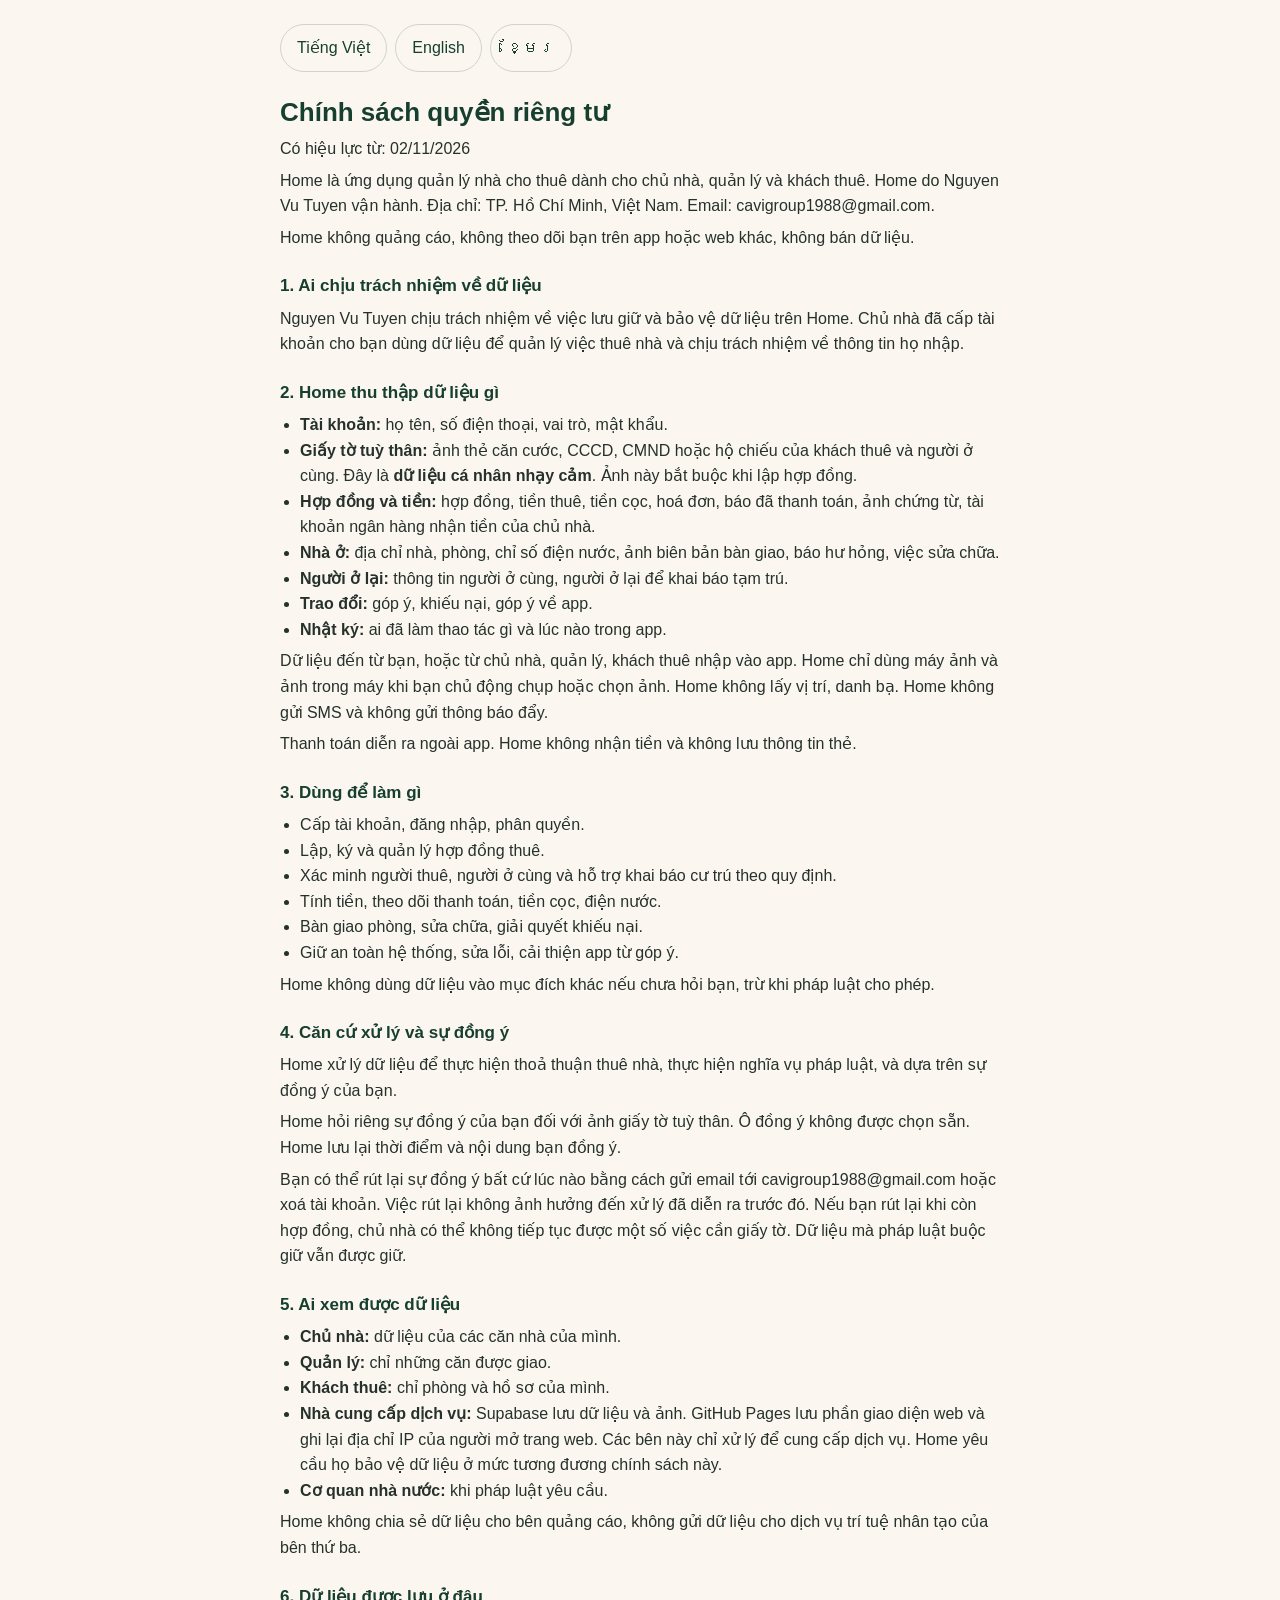
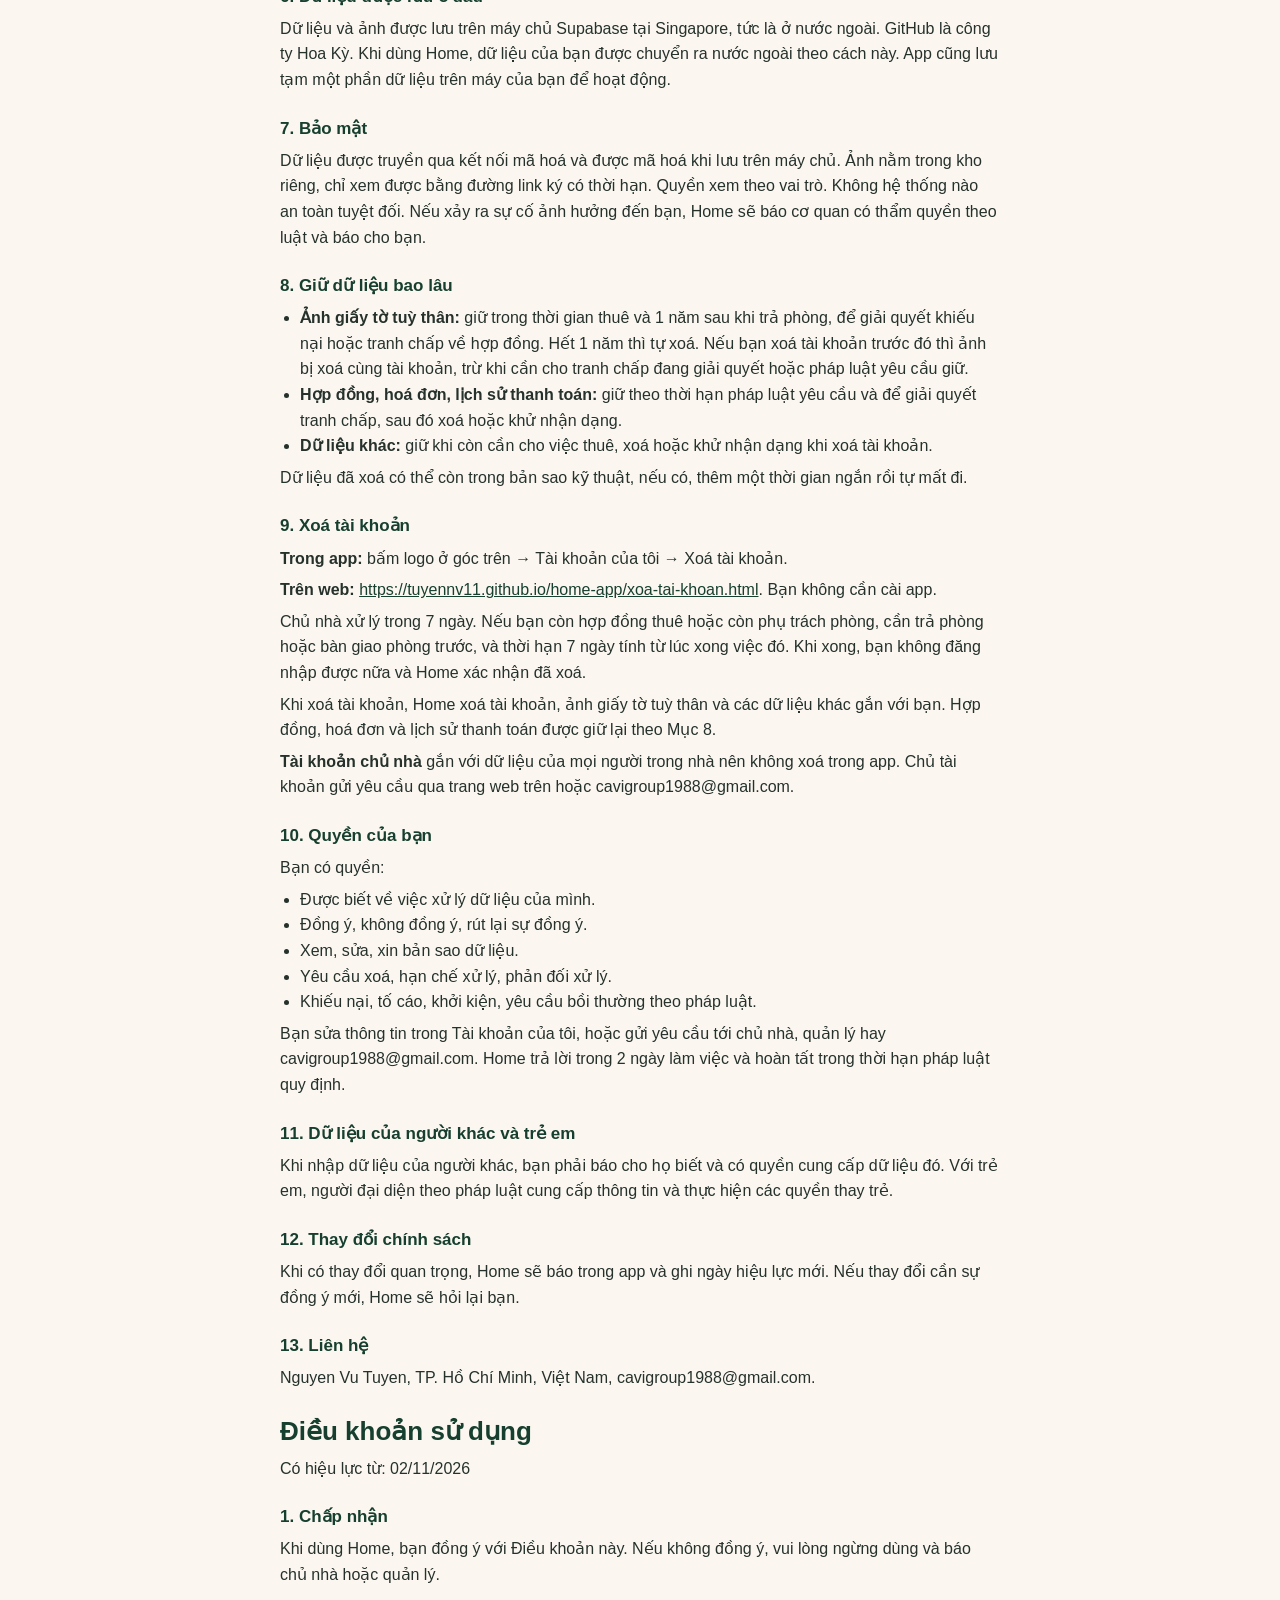
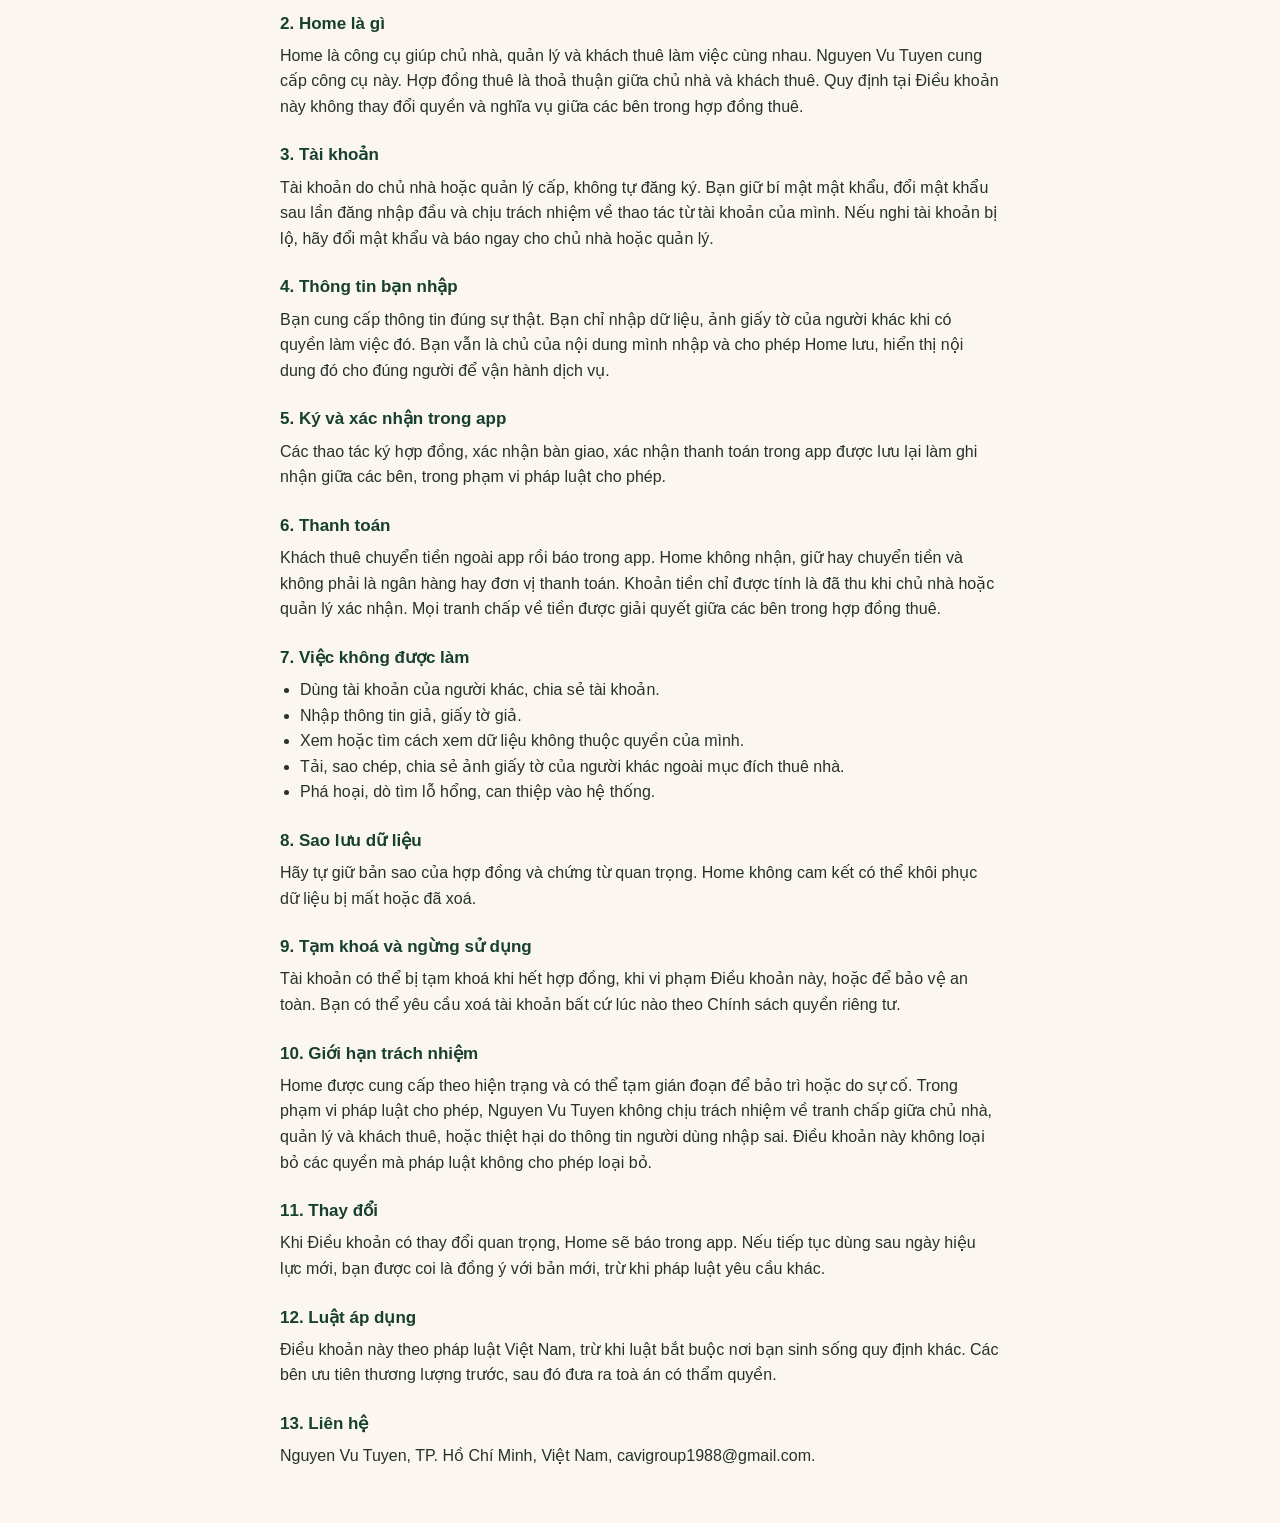
==== commit b4d86398: "Bản mới: chính sách giữ ảnh giấy tờ 1 năm, APK io.github.tuyennv11.home (Home♡)" ====
--- a/chinh-sach.html
+++ b/chinh-sach.html
@@ -1,4 +1,4 @@
 <!doctype html><html lang="vi"><head><meta charset="utf-8"><meta name="viewport" content="width=device-width, initial-scale=1"><meta name="color-scheme" content="light">
 <style>:root{--moss:#173f2f;--paper:#fbf7f0;--ink:#26312c}body{margin:0;background:var(--paper);color:var(--ink);font:16px/1.6 -apple-system,BlinkMacSystemFont,"Segoe UI",Roboto,"Noto Sans Khmer",sans-serif}
 main{max-width:720px;margin:0 auto;padding:24px 16px 48px}h1{color:var(--moss);font-size:26px;line-height:1.25;margin:24px 0 8px}h4{color:var(--moss);font-size:17px;margin:22px 0 4px}p,ul{margin:6px 0}ul{padding-left:20px}a{color:var(--moss)}
-nav{display:flex;gap:8px;flex-wrap:wrap}nav a{padding:10px 16px;min-height:24px;border-radius:999px;border:1px solid #cfd3cf;text-decoration:none}nav a.on{background:var(--moss);color:#fff;border-color:var(--moss)}section{display:none}section:target,section.first:not(:has(~section:target)){display:block}</style><title>Home · Chính sách</title></head><body><main><nav><a href="#vi">Tiếng Việt</a><a href="#en">English</a><a href="#km">ខ្មែរ</a></nav><section id="vi" class="first" lang="vi"><h1>Chính sách quyền riêng tư</h1><p>Có hiệu lực từ: 02/11/2026</p><p>Home là ứng dụng quản lý nhà cho thuê dành cho chủ nhà, quản lý và khách thuê. Home do Nguyen Vu Tuyen vận hành. Địa chỉ: TP. Hồ Chí Minh, Việt Nam. Email: cavigroup1988@gmail.com.</p><p>Home không quảng cáo, không theo dõi bạn trên app hoặc web khác, không bán dữ liệu.</p><h4>1. Ai chịu trách nhiệm về dữ liệu</h4><p>Nguyen Vu Tuyen chịu trách nhiệm về việc lưu giữ và bảo vệ dữ liệu trên Home. Chủ nhà đã cấp tài khoản cho bạn dùng dữ liệu để quản lý việc thuê nhà và chịu trách nhiệm về thông tin họ nhập.</p><h4>2. Home thu thập dữ liệu gì</h4><ul><li><strong>Tài khoản:</strong> họ tên, số điện thoại, vai trò, mật khẩu.</li><li><strong>Giấy tờ tuỳ thân:</strong> ảnh thẻ căn cước, CCCD, CMND hoặc hộ chiếu của khách thuê và người ở cùng. Đây là <strong>dữ liệu cá nhân nhạy cảm</strong>. Ảnh này bắt buộc khi lập hợp đồng.</li><li><strong>Hợp đồng và tiền:</strong> hợp đồng, tiền thuê, tiền cọc, hoá đơn, báo đã thanh toán, ảnh chứng từ, tài khoản ngân hàng nhận tiền của chủ nhà.</li><li><strong>Nhà ở:</strong> địa chỉ nhà, phòng, chỉ số điện nước, ảnh biên bản bàn giao, báo hư hỏng, việc sửa chữa.</li><li><strong>Người ở lại:</strong> thông tin người ở cùng, người ở lại để khai báo tạm trú.</li><li><strong>Trao đổi:</strong> góp ý, khiếu nại, góp ý về app.</li><li><strong>Nhật ký:</strong> ai đã làm thao tác gì và lúc nào trong app.</li></ul><p>Dữ liệu đến từ bạn, hoặc từ chủ nhà, quản lý, khách thuê nhập vào app. Home chỉ dùng máy ảnh và ảnh trong máy khi bạn chủ động chụp hoặc chọn ảnh. Home không lấy vị trí, danh bạ. Home không gửi SMS và không gửi thông báo đẩy.</p><p>Thanh toán diễn ra ngoài app. Home không nhận tiền và không lưu thông tin thẻ.</p><h4>3. Dùng để làm gì</h4><ul><li>Cấp tài khoản, đăng nhập, phân quyền.</li><li>Lập, ký và quản lý hợp đồng thuê.</li><li>Xác minh người thuê, người ở cùng và hỗ trợ khai báo cư trú theo quy định.</li><li>Tính tiền, theo dõi thanh toán, tiền cọc, điện nước.</li><li>Bàn giao phòng, sửa chữa, giải quyết khiếu nại.</li><li>Giữ an toàn hệ thống, sửa lỗi, cải thiện app từ góp ý.</li></ul><p>Home không dùng dữ liệu vào mục đích khác nếu chưa hỏi bạn, trừ khi pháp luật cho phép.</p><h4>4. Căn cứ xử lý và sự đồng ý</h4><p>Home xử lý dữ liệu để thực hiện thoả thuận thuê nhà, thực hiện nghĩa vụ pháp luật, và dựa trên sự đồng ý của bạn.</p><p>Home hỏi riêng sự đồng ý của bạn đối với ảnh giấy tờ tuỳ thân. Ô đồng ý không được chọn sẵn. Home lưu lại thời điểm và nội dung bạn đồng ý.</p><p>Bạn có thể rút lại sự đồng ý bất cứ lúc nào bằng cách gửi email tới cavigroup1988@gmail.com hoặc xoá tài khoản. Việc rút lại không ảnh hưởng đến xử lý đã diễn ra trước đó. Nếu bạn rút lại khi còn hợp đồng, chủ nhà có thể không tiếp tục được một số việc cần giấy tờ. Dữ liệu mà pháp luật buộc giữ vẫn được giữ.</p><h4>5. Ai xem được dữ liệu</h4><ul><li><strong>Chủ nhà:</strong> dữ liệu của các căn nhà của mình.</li><li><strong>Quản lý:</strong> chỉ những căn được giao.</li><li><strong>Khách thuê:</strong> chỉ phòng và hồ sơ của mình.</li><li><strong>Nhà cung cấp dịch vụ:</strong> Supabase lưu dữ liệu và ảnh. GitHub Pages lưu phần giao diện web và ghi lại địa chỉ IP của người mở trang web. Các bên này chỉ xử lý để cung cấp dịch vụ. Home yêu cầu họ bảo vệ dữ liệu ở mức tương đương chính sách này.</li><li><strong>Cơ quan nhà nước:</strong> khi pháp luật yêu cầu.</li></ul><p>Home không chia sẻ dữ liệu cho bên quảng cáo, không gửi dữ liệu cho dịch vụ trí tuệ nhân tạo của bên thứ ba.</p><h4>6. Dữ liệu được lưu ở đâu</h4><p>Dữ liệu và ảnh được lưu trên máy chủ Supabase tại Singapore, tức là ở nước ngoài. GitHub là công ty Hoa Kỳ. Khi dùng Home, dữ liệu của bạn được chuyển ra nước ngoài theo cách này. App cũng lưu tạm một phần dữ liệu trên máy của bạn để hoạt động.</p><h4>7. Bảo mật</h4><p>Dữ liệu được truyền qua kết nối mã hoá và được mã hoá khi lưu trên máy chủ. Ảnh nằm trong kho riêng, chỉ xem được bằng đường link ký có thời hạn. Quyền xem theo vai trò. Không hệ thống nào an toàn tuyệt đối. Nếu xảy ra sự cố ảnh hưởng đến bạn, Home sẽ báo cơ quan có thẩm quyền theo luật và báo cho bạn.</p><h4>8. Giữ dữ liệu bao lâu</h4><ul><li><strong>Ảnh giấy tờ tuỳ thân:</strong> giữ trong thời gian thuê. Xoá sau khi trả phòng và quyết toán xong, hoặc khi xoá tài khoản xong, trừ khi cần cho tranh chấp đang giải quyết hoặc pháp luật yêu cầu giữ.</li><li><strong>Hợp đồng, hoá đơn, lịch sử thanh toán:</strong> giữ theo thời hạn pháp luật yêu cầu và để giải quyết tranh chấp, sau đó xoá hoặc khử nhận dạng.</li><li><strong>Dữ liệu khác:</strong> giữ khi còn cần cho việc thuê, xoá hoặc khử nhận dạng khi xoá tài khoản.</li></ul><p>Dữ liệu đã xoá có thể còn trong bản sao kỹ thuật, nếu có, thêm một thời gian ngắn rồi tự mất đi.</p><h4>9. Xoá tài khoản</h4><p><strong>Trong app:</strong> bấm logo ở góc trên → Tài khoản của tôi → Xoá tài khoản.</p><p><strong>Trên web:</strong> <a href="https://tuyennv11.github.io/home-app/xoa-tai-khoan.html">https://tuyennv11.github.io/home-app/xoa-tai-khoan.html</a>. Bạn không cần cài app.</p><p>Chủ nhà xử lý trong 7 ngày. Nếu bạn còn hợp đồng thuê hoặc còn phụ trách phòng, cần trả phòng hoặc bàn giao phòng trước, và thời hạn 7 ngày tính từ lúc xong việc đó. Khi xong, bạn không đăng nhập được nữa và Home xác nhận đã xoá.</p><p>Khi xoá tài khoản, Home xoá tài khoản, ảnh giấy tờ tuỳ thân và các dữ liệu khác gắn với bạn. Hợp đồng, hoá đơn và lịch sử thanh toán được giữ lại theo Mục 8.</p><p><strong>Tài khoản chủ nhà</strong> gắn với dữ liệu của mọi người trong nhà nên không xoá trong app. Chủ tài khoản gửi yêu cầu qua trang web trên hoặc cavigroup1988@gmail.com.</p><h4>10. Quyền của bạn</h4><p>Bạn có quyền:</p><ul><li>Được biết về việc xử lý dữ liệu của mình.</li><li>Đồng ý, không đồng ý, rút lại sự đồng ý.</li><li>Xem, sửa, xin bản sao dữ liệu.</li><li>Yêu cầu xoá, hạn chế xử lý, phản đối xử lý.</li><li>Khiếu nại, tố cáo, khởi kiện, yêu cầu bồi thường theo pháp luật.</li></ul><p>Bạn sửa thông tin trong Tài khoản của tôi, hoặc gửi yêu cầu tới chủ nhà, quản lý hay cavigroup1988@gmail.com. Home trả lời trong 2 ngày làm việc và hoàn tất trong thời hạn pháp luật quy định.</p><h4>11. Dữ liệu của người khác và trẻ em</h4><p>Khi nhập dữ liệu của người khác, bạn phải báo cho họ biết và có quyền cung cấp dữ liệu đó. Với trẻ em, người đại diện theo pháp luật cung cấp thông tin và thực hiện các quyền thay trẻ.</p><h4>12. Thay đổi chính sách</h4><p>Khi có thay đổi quan trọng, Home sẽ báo trong app và ghi ngày hiệu lực mới. Nếu thay đổi cần sự đồng ý mới, Home sẽ hỏi lại bạn.</p><h4>13. Liên hệ</h4><p>Nguyen Vu Tuyen, TP. Hồ Chí Minh, Việt Nam, cavigroup1988@gmail.com.</p><h1>Điều khoản sử dụng</h1><p>Có hiệu lực từ: 02/11/2026</p><h4>1. Chấp nhận</h4><p>Khi dùng Home, bạn đồng ý với Điều khoản này. Nếu không đồng ý, vui lòng ngừng dùng và báo chủ nhà hoặc quản lý.</p><h4>2. Home là gì</h4><p>Home là công cụ giúp chủ nhà, quản lý và khách thuê làm việc cùng nhau. Nguyen Vu Tuyen cung cấp công cụ này. Hợp đồng thuê là thoả thuận giữa chủ nhà và khách thuê. Quy định tại Điều khoản này không thay đổi quyền và nghĩa vụ giữa các bên trong hợp đồng thuê.</p><h4>3. Tài khoản</h4><p>Tài khoản do chủ nhà hoặc quản lý cấp, không tự đăng ký. Bạn giữ bí mật mật khẩu, đổi mật khẩu sau lần đăng nhập đầu và chịu trách nhiệm về thao tác từ tài khoản của mình. Nếu nghi tài khoản bị lộ, hãy đổi mật khẩu và báo ngay cho chủ nhà hoặc quản lý.</p><h4>4. Thông tin bạn nhập</h4><p>Bạn cung cấp thông tin đúng sự thật. Bạn chỉ nhập dữ liệu, ảnh giấy tờ của người khác khi có quyền làm việc đó. Bạn vẫn là chủ của nội dung mình nhập và cho phép Home lưu, hiển thị nội dung đó cho đúng người để vận hành dịch vụ.</p><h4>5. Ký và xác nhận trong app</h4><p>Các thao tác ký hợp đồng, xác nhận bàn giao, xác nhận thanh toán trong app được lưu lại làm ghi nhận giữa các bên, trong phạm vi pháp luật cho phép.</p><h4>6. Thanh toán</h4><p>Khách thuê chuyển tiền ngoài app rồi báo trong app. Home không nhận, giữ hay chuyển tiền và không phải là ngân hàng hay đơn vị thanh toán. Khoản tiền chỉ được tính là đã thu khi chủ nhà hoặc quản lý xác nhận. Mọi tranh chấp về tiền được giải quyết giữa các bên trong hợp đồng thuê.</p><h4>7. Việc không được làm</h4><ul><li>Dùng tài khoản của người khác, chia sẻ tài khoản.</li><li>Nhập thông tin giả, giấy tờ giả.</li><li>Xem hoặc tìm cách xem dữ liệu không thuộc quyền của mình.</li><li>Tải, sao chép, chia sẻ ảnh giấy tờ của người khác ngoài mục đích thuê nhà.</li><li>Phá hoại, dò tìm lỗ hổng, can thiệp vào hệ thống.</li></ul><h4>8. Sao lưu dữ liệu</h4><p>Hãy tự giữ bản sao của hợp đồng và chứng từ quan trọng. Home không cam kết có thể khôi phục dữ liệu bị mất hoặc đã xoá.</p><h4>9. Tạm khoá và ngừng sử dụng</h4><p>Tài khoản có thể bị tạm khoá khi hết hợp đồng, khi vi phạm Điều khoản này, hoặc để bảo vệ an toàn. Bạn có thể yêu cầu xoá tài khoản bất cứ lúc nào theo Chính sách quyền riêng tư.</p><h4>10. Giới hạn trách nhiệm</h4><p>Home được cung cấp theo hiện trạng và có thể tạm gián đoạn để bảo trì hoặc do sự cố. Trong phạm vi pháp luật cho phép, Nguyen Vu Tuyen không chịu trách nhiệm về tranh chấp giữa chủ nhà, quản lý và khách thuê, hoặc thiệt hại do thông tin người dùng nhập sai. Điều khoản này không loại bỏ các quyền mà pháp luật không cho phép loại bỏ.</p><h4>11. Thay đổi</h4><p>Khi Điều khoản có thay đổi quan trọng, Home sẽ báo trong app. Nếu tiếp tục dùng sau ngày hiệu lực mới, bạn được coi là đồng ý với bản mới, trừ khi pháp luật yêu cầu khác.</p><h4>12. Luật áp dụng</h4><p>Điều khoản này theo pháp luật Việt Nam, trừ khi luật bắt buộc nơi bạn sinh sống quy định khác. Các bên ưu tiên thương lượng trước, sau đó đưa ra toà án có thẩm quyền.</p><h4>13. Liên hệ</h4><p>Nguyen Vu Tuyen, TP. Hồ Chí Minh, Việt Nam, cavigroup1988@gmail.com.</p></section><section id="en" class="" lang="en"><h1>Privacy Policy</h1><p>Effective date: 02/11/2026</p><p>Home is a rental management app for owners, managers and tenants. Home is operated by Nguyen Vu Tuyen. Address: TP. Hồ Chí Minh, Việt Nam. Email: cavigroup1988@gmail.com.</p><p>Home has no ads, does not track you across other apps or websites, and does not sell data.</p><h4>1. Who is responsible for your data</h4><p>Nguyen Vu Tuyen is responsible for storing and protecting data on Home. The owner who issued your account uses the data to manage the rental and is responsible for the information they enter.</p><h4>2. What Home collects</h4><ul><li><strong>Account:</strong> name, phone number, role, password.</li><li><strong>Identity documents:</strong> photos of the ID card or passport of tenants and people living with them. This is <strong>sensitive personal data</strong>. These photos are required to make a contract.</li><li><strong>Contracts and money:</strong> contracts, rent, deposits, invoices, payment reports, proof-of-payment photos, and the owner's receiving bank account.</li><li><strong>Housing:</strong> property address, room, electricity and water readings, handover photos, damage reports, repairs.</li><li><strong>Occupants and guests:</strong> details of people living in or staying at the room, for temporary residence declarations.</li><li><strong>Messages:</strong> feedback, complaints, app feedback.</li><li><strong>Activity log:</strong> who did what in the app and when.</li></ul><p>Data comes from you, or from an owner, manager or tenant who enters it in the app. Home uses your camera and photos only when you choose to take or pick a photo. Home does not access your location or contacts. Home does not send SMS or push notifications.</p><p>Payments happen outside the app. Home does not receive money and does not store card details.</p><h4>3. How Home uses data</h4><ul><li>Issue accounts, sign in, set permissions.</li><li>Make, sign and manage rental contracts.</li><li>Verify tenants and occupants and support residence declarations as required.</li><li>Calculate charges and track payments, deposits and utilities.</li><li>Handle handovers, repairs and complaints.</li><li>Keep the system secure, fix bugs, and improve the app from feedback.</li></ul><p>Home will not use data for another purpose without asking you, unless the law allows it.</p><h4>4. Legal basis and consent</h4><p>Home processes data to perform the rental agreement, to meet legal duties, and with your consent.</p><p>Home asks for your separate consent for identity document photos. The consent box is never ticked for you. Home records when you consented and to what.</p><p>You can withdraw consent at any time by emailing cavigroup1988@gmail.com or by deleting your account. Withdrawal does not affect processing that already took place. If you withdraw during a contract, the owner may be unable to continue some steps that need the documents. Data the law requires us to keep will be kept.</p><h4>5. Who can see your data</h4><ul><li><strong>Owner:</strong> data for their own properties.</li><li><strong>Manager:</strong> only the properties assigned to them.</li><li><strong>Tenant:</strong> only their own room and records.</li><li><strong>Service providers:</strong> Supabase stores data and photos. GitHub Pages hosts the web interface and logs the IP address of people who open the website. They process data only to provide their service. Home requires them to protect data to the same or an equal standard as this policy.</li><li><strong>Government authorities:</strong> when the law requires it.</li></ul><p>Home does not share data with advertisers and does not send data to third-party AI services.</p><h4>6. Where data is stored</h4><p>Data and photos are stored on Supabase servers in Singapore, which is abroad. GitHub is a United States company. Using Home means your data is transferred abroad in this way. The app also keeps some data temporarily on your device so it can work.</p><h4>7. Security</h4><p>Data travels over encrypted connections and is encrypted when stored on the servers. Photos are kept in private storage and open only through signed links that expire. Access depends on your role. No system is perfectly secure. If an incident affects you, Home will notify the authorities as the law requires and will tell you.</p><h4>8. How long data is kept</h4><ul><li><strong>Identity document photos:</strong> kept during the rental. Deleted after move-out and final settlement, or when account deletion is completed, unless needed for an open dispute or required by law.</li><li><strong>Contracts, invoices and payment history:</strong> kept for as long as the law requires and to resolve disputes, then deleted or de-identified.</li><li><strong>Other data:</strong> kept while needed for the rental, and deleted or de-identified when your account is deleted.</li></ul><p>Deleted data may remain in technical copies, if any, for a short time before it disappears.</p><h4>9. Deleting your account</h4><p><strong>In the app:</strong> tap the logo at the top → My account → Delete account.</p><p><strong>On the web:</strong> <a href="https://tuyennv11.github.io/home-app/xoa-tai-khoan.html">https://tuyennv11.github.io/home-app/xoa-tai-khoan.html</a>. You do not need to install the app.</p><p>The owner processes the request within 7 days. If you still have a rental contract or are in charge of rooms, you need to move out or hand over those rooms first, and the 7 days start when that is done. When it is finished, you can no longer sign in and Home confirms the deletion.</p><p>Deletion removes your account, your identity document photos and other data linked to you. Contracts, invoices and payment history are kept as described in Section 8.</p><p><strong>Owner accounts</strong> hold data for everyone in the property, so they cannot be deleted in the app. The account holder can send a request through the web page above or to cavigroup1988@gmail.com.</p><h4>10. Your rights</h4><p>You have the right to:</p><ul><li>Know how your data is processed.</li><li>Consent, refuse, or withdraw consent.</li><li>View, correct, or get a copy of your data.</li><li>Ask for deletion, restriction, or object to processing.</li><li>Complain, report, sue and claim compensation as provided by law.</li></ul><p>You can edit your details in My account, or send a request to your owner, your manager or cavigroup1988@gmail.com. Home replies within 2 working days and completes the request within the time the law sets.</p><h4>11. Other people's data and children</h4><p>If you enter another person's data, you must tell them and have the right to provide it. For children, a legal representative provides the information and exercises the rights on the child's behalf.</p><h4>12. Changes</h4><p>If this policy changes in an important way, Home will tell you in the app and show the new effective date. If a change needs new consent, Home will ask you again.</p><h4>13. Contact</h4><p>Nguyen Vu Tuyen, TP. Hồ Chí Minh, Việt Nam, cavigroup1988@gmail.com.</p><h1>Terms of Use</h1><p>Effective date: 02/11/2026</p><h4>1. Acceptance</h4><p>By using Home you agree to these Terms. If you do not agree, please stop using it and tell your owner or manager.</p><h4>2. What Home is</h4><p>Home is a tool that helps owners, managers and tenants work together. Nguyen Vu Tuyen provides the tool. A rental contract is an agreement between the owner and the tenant. These Terms do not change the rights and duties of the parties under that contract.</p><h4>3. Your account</h4><p>Accounts are issued by an owner or manager. You cannot sign up yourself. Keep your password secret, change it after your first sign-in, and take responsibility for actions from your account. If you think your account is exposed, change your password and tell your owner or manager right away.</p><h4>4. What you enter</h4><p>Provide true information. Enter another person's data or document photos only when you have the right to do so. You keep ownership of what you enter, and you allow Home to store it and show it to the right people in order to run the service.</p><h4>5. Signing and confirming in the app</h4><p>Signing a contract, confirming a handover and confirming a payment in the app are saved as a record between the parties, to the extent the law allows.</p><h4>6. Payments</h4><p>Tenants transfer money outside the app and then report it in the app. Home does not receive, hold or transfer money and is not a bank or payment provider. A payment counts as received only after the owner or manager confirms it. Money disputes are between the parties to the rental contract.</p><h4>7. What you must not do</h4><ul><li>Use someone else's account or share your account.</li><li>Enter false information or false documents.</li><li>View, or try to view, data you have no right to see.</li><li>Download, copy or share other people's document photos for anything other than the rental.</li><li>Damage, probe or interfere with the system.</li></ul><h4>8. Keeping copies</h4><p>Keep your own copies of important contracts and receipts. Home does not promise that lost or deleted data can be restored.</p><h4>9. Suspension and stopping</h4><p>An account may be suspended when a contract ends, when these Terms are broken, or to keep the service safe. You can ask to delete your account at any time as described in the Privacy Policy.</p><h4>10. Limits of responsibility</h4><p>Home is provided as is and may be interrupted for maintenance or by faults. To the extent the law allows, Nguyen Vu Tuyen is not responsible for disputes between owners, managers and tenants, or for loss caused by incorrect information entered by users. These Terms do not remove rights that the law does not allow to be removed.</p><h4>11. Changes</h4><p>If these Terms change in an important way, Home will tell you in the app. If you keep using Home after the new effective date, you are treated as accepting the new version, unless the law requires otherwise.</p><h4>12. Governing law</h4><p>These Terms are governed by the law of Vietnam, unless mandatory law where you live says otherwise. The parties will try to negotiate first, then go to a competent court.</p><h4>13. Contact</h4><p>Nguyen Vu Tuyen, TP. Hồ Chí Minh, Việt Nam, cavigroup1988@gmail.com.</p></section><section id="km" class="" lang="km"><h1>គោលការណ៍ឯកជនភាព</h1><p>មានសុពលភាពចាប់ពី៖ 02/11/2026</p><p>Home គឺជាកម្មវិធីគ្រប់គ្រងផ្ទះជួលសម្រាប់ម្ចាស់ផ្ទះ អ្នកគ្រប់គ្រង និងអ្នកជួល។ Home ដំណើរការដោយ Nguyen Vu Tuyen។ អាសយដ្ឋាន៖ TP. Hồ Chí Minh, Việt Nam។ អ៊ីមែល៖ cavigroup1988@gmail.com។</p><p>Home គ្មានការផ្សាយពាណិជ្ជកម្ម មិនតាមដានអ្នកនៅលើកម្មវិធី ឬគេហទំព័រផ្សេង និងមិនលក់ទិន្នន័យឡើយ។</p><h4>១. អ្នកទទួលខុសត្រូវលើទិន្នន័យ</h4><p>Nguyen Vu Tuyen ទទួលខុសត្រូវលើការរក្សាទុក និងការការពារទិន្នន័យនៅលើ Home។ ម្ចាស់ផ្ទះដែលបានផ្តល់គណនីឱ្យអ្នក ប្រើទិន្នន័យដើម្បីគ្រប់គ្រងការជួល និងទទួលខុសត្រូវលើព័ត៌មានដែលខ្លួនបានបញ្ចូល។</p><h4>២. ទិន្នន័យដែល Home ប្រមូល</h4><ul><li><strong>គណនី៖</strong> ឈ្មោះ លេខទូរស័ព្ទ តួនាទី ពាក្យសម្ងាត់។</li><li><strong>ឯកសារអត្តសញ្ញាណ៖</strong> រូបថតអត្តសញ្ញាណប័ណ្ណ ឬលិខិតឆ្លងដែនរបស់អ្នកជួល និងអ្នកស្នាក់នៅជាមួយ។ នេះជា <strong>ទិន្នន័យផ្ទាល់ខ្លួនរសើប</strong>។ រូបថតនេះចាំបាច់នៅពេលធ្វើកិច្ចសញ្ញា។</li><li><strong>កិច្ចសញ្ញា និងប្រាក់៖</strong> កិច្ចសញ្ញា ថ្លៃជួល ប្រាក់កក់ វិក្កយបត្រ របាយការណ៍បង់ប្រាក់ រូបថតភស្តុតាងបង់ប្រាក់ និងគណនីធនាគារទទួលប្រាក់របស់ម្ចាស់ផ្ទះ។</li><li><strong>លំនៅដ្ឋាន៖</strong> អាសយដ្ឋានផ្ទះ បន្ទប់ លេខនាឡិកាអគ្គិសនី និងទឹក រូបថតកំណត់ហេតុប្រគល់ បញ្ហាខូចខាត និងការជួសជុល។</li><li><strong>អ្នកស្នាក់នៅ៖</strong> ព័ត៌មានអ្នករស់នៅជាមួយ និងភ្ញៀវស្នាក់នៅ សម្រាប់ការប្រកាសស្នាក់នៅបណ្ដោះអាសន្ន។</li><li><strong>ការប្រាស្រ័យទាក់ទង៖</strong> មតិយោបល់ បណ្ដឹង និងមតិយោបល់អំពីកម្មវិធី។</li><li><strong>កំណត់ត្រាសកម្មភាព៖</strong> អ្នកណាបានធ្វើអ្វីក្នុងកម្មវិធី និងនៅពេលណា។</li></ul><p>ទិន្នន័យមកពីអ្នក ឬពីម្ចាស់ផ្ទះ អ្នកគ្រប់គ្រង អ្នកជួល ដែលបញ្ចូលក្នុងកម្មវិធី។ Home ប្រើកាមេរ៉ា និងរូបថតក្នុងឧបករណ៍ តែនៅពេលអ្នកជ្រើសរើសថត ឬជ្រើសរូបថតប៉ុណ្ណោះ។ Home មិនយកទីតាំង ឬបញ្ជីឈ្មោះទូរស័ព្ទឡើយ។ Home មិនផ្ញើសារ SMS និងមិនផ្ញើការជូនដំណឹងរុញ (push) ឡើយ។</p><p>ការបង់ប្រាក់ធ្វើនៅក្រៅកម្មវិធី។ Home មិនទទួលប្រាក់ និងមិនរក្សាទុកព័ត៌មានប័ណ្ណឡើយ។</p><h4>៣. គោលបំណងប្រើប្រាស់</h4><ul><li>ផ្តល់គណនី ចូលប្រើ និងកំណត់សិទ្ធិ។</li><li>ធ្វើ ចុះហត្ថលេខា និងគ្រប់គ្រងកិច្ចសញ្ញាជួល។</li><li>ផ្ទៀងផ្ទាត់អ្នកជួល និងអ្នកស្នាក់នៅជាមួយ និងជួយការប្រកាសស្នាក់នៅតាមច្បាប់។</li><li>គណនាថ្លៃ តាមដានការបង់ប្រាក់ ប្រាក់កក់ អគ្គិសនី និងទឹក។</li><li>ប្រគល់បន្ទប់ ជួសជុល និងដោះស្រាយបណ្ដឹង។</li><li>រក្សាសុវត្ថិភាពប្រព័ន្ធ ជួសជុលកំហុស និងកែលម្អកម្មវិធីពីមតិយោបល់។</li></ul><p>Home មិនប្រើទិន្នន័យក្នុងគោលបំណងផ្សេង ដោយមិនបានសួរអ្នកឡើយ លើកលែងតែច្បាប់អនុញ្ញាត។</p><h4>៤. មូលដ្ឋាន និងការយល់ព្រម</h4><p>Home ដំណើរការទិន្នន័យដើម្បីអនុវត្តកិច្ចព្រមព្រៀងជួល បំពេញកាតព្វកិច្ចតាមច្បាប់ និងផ្អែកលើការយល់ព្រមរបស់អ្នក។</p><p>Home សុំការយល់ព្រមដាច់ដោយឡែកសម្រាប់រូបថតឯកសារអត្តសញ្ញាណ។ ប្រអប់យល់ព្រមមិនត្រូវបានជ្រើសរើសជាមុនទេ។ Home កត់ត្រាពេលវេលា និងខ្លឹមសារដែលអ្នកបានយល់ព្រម។</p><p>អ្នកអាចដកការយល់ព្រមវិញបានគ្រប់ពេល ដោយផ្ញើអ៊ីមែលទៅ cavigroup1988@gmail.com ឬលុបគណនី។ ការដកវិញមិនប៉ះពាល់ដល់ការដំណើរការដែលបានធ្វើរួចមុននោះទេ។ ប្រសិនបើអ្នកដកវិញនៅពេលកិច្ចសញ្ញានៅមានសុពលភាព ម្ចាស់ផ្ទះអាចមិនអាចបន្តកិច្ចការមួយចំនួនដែលត្រូវការឯកសារ។ ទិន្នន័យដែលច្បាប់តម្រូវឱ្យរក្សាទុក នឹងនៅតែរក្សាទុក។</p><h4>៥. អ្នកដែលអាចមើលទិន្នន័យ</h4><ul><li><strong>ម្ចាស់ផ្ទះ៖</strong> ទិន្នន័យនៃផ្ទះរបស់ខ្លួន។</li><li><strong>អ្នកគ្រប់គ្រង៖</strong> តែផ្ទះដែលបានប្រគល់ឱ្យប៉ុណ្ណោះ។</li><li><strong>អ្នកជួល៖</strong> តែបន្ទប់ និងឯកសាររបស់ខ្លួនប៉ុណ្ណោះ។</li><li><strong>អ្នកផ្តល់សេវា៖</strong> Supabase រក្សាទុកទិន្នន័យ និងរូបថត។ GitHub Pages រក្សាទុកផ្នែកចំណុចប្រទាក់គេហទំព័រ និងកត់ត្រាអាសយដ្ឋាន IP របស់អ្នកបើកគេហទំព័រ។ ភាគីទាំងនេះដំណើរការទិន្នន័យតែដើម្បីផ្តល់សេវាប៉ុណ្ណោះ។ Home តម្រូវឱ្យពួកគេការពារទិន្នន័យក្នុងកម្រិតស្មើនឹងគោលការណ៍នេះ។</li><li><strong>អាជ្ញាធររដ្ឋ៖</strong> នៅពេលច្បាប់តម្រូវ។</li></ul><p>Home មិនចែករំលែកទិន្នន័យជាមួយអ្នកផ្សាយពាណិជ្ជកម្ម និងមិនផ្ញើទិន្នន័យទៅសេវាបញ្ញាសិប្បនិម្មិតរបស់ភាគីទីបីឡើយ។</p><h4>៦. កន្លែងរក្សាទុកទិន្នន័យ</h4><p>ទិន្នន័យ និងរូបថតត្រូវបានរក្សាទុកនៅលើម៉ាស៊ីនមេ Supabase ក្នុងប្រទេសសិង្ហបុរី ដែលស្ថិតនៅបរទេស។ GitHub ជាក្រុមហ៊ុនសហរដ្ឋអាមេរិក។ ការប្រើ Home មានន័យថាទិន្នន័យរបស់អ្នកត្រូវបានផ្ទេរទៅបរទេសតាមរបៀបនេះ។ កម្មវិធីក៏រក្សាទុកទិន្នន័យមួយចំនួនជាបណ្ដោះអាសន្ននៅលើឧបករណ៍របស់អ្នក ដើម្បីឱ្យដំណើរការបាន។</p><h4>៧. សុវត្ថិភាព</h4><p>ទិន្នន័យត្រូវបានបញ្ជូនតាមការតភ្ជាប់ដែលបានអ៊ិនគ្រីប និងត្រូវបានអ៊ិនគ្រីបនៅពេលរក្សាទុកលើម៉ាស៊ីនមេ។ រូបថតនៅក្នុងឃ្លាំងឯកជន ហើយមើលបានតែតាមតំណដែលបានចុះហត្ថលេខា និងមានកំណត់ពេលផុតកំណត់។ សិទ្ធិមើលអាស្រ័យលើតួនាទី។ គ្មានប្រព័ន្ធណាមានសុវត្ថិភាពដាច់ខាតឡើយ។ ប្រសិនបើមានឧប្បត្តិហេតុប៉ះពាល់ដល់អ្នក Home នឹងជូនដំណឹងដល់អាជ្ញាធរតាមច្បាប់ និងប្រាប់អ្នក។</p><h4>៨. រយៈពេលរក្សាទុកទិន្នន័យ</h4><ul><li><strong>រូបថតឯកសារអត្តសញ្ញាណ៖</strong> រក្សាទុកក្នុងអំឡុងពេលជួល។ លុបបន្ទាប់ពីប្រគល់បន្ទប់ និងទូទាត់រួច ឬនៅពេលលុបគណនីរួច លើកលែងតែត្រូវការសម្រាប់វិវាទដែលកំពុងដោះស្រាយ ឬច្បាប់តម្រូវ។</li><li><strong>កិច្ចសញ្ញា វិក្កយបត្រ ប្រវត្តិបង់ប្រាក់៖</strong> រក្សាទុកតាមរយៈពេលដែលច្បាប់តម្រូវ និងដើម្បីដោះស្រាយវិវាទ បន្ទាប់មកលុប ឬធ្វើឱ្យលែងកំណត់អត្តសញ្ញាណបាន។</li><li><strong>ទិន្នន័យផ្សេងៗ៖</strong> រក្សាទុកនៅពេលនៅត្រូវការសម្រាប់ការជួល ហើយលុប ឬធ្វើឱ្យលែងកំណត់អត្តសញ្ញាណបាននៅពេលលុបគណនី។</li></ul><p>ទិន្នន័យដែលបានលុបអាចនៅសល់ក្នុងច្បាប់ចម្លងបច្ចេកទេស ប្រសិនបើមាន មួយរយៈខ្លី មុននឹងបាត់ទៅ។</p><h4>៩. ការលុបគណនី</h4><p><strong>ក្នុងកម្មវិធី៖</strong> ចុចឡូហ្គោនៅផ្នែកខាងលើ → គណនីរបស់ខ្ញុំ → លុបគណនី។</p><p><strong>លើគេហទំព័រ៖</strong> <a href="https://tuyennv11.github.io/home-app/xoa-tai-khoan.html។">https://tuyennv11.github.io/home-app/xoa-tai-khoan.html។</a> អ្នកមិនចាំបាច់ដំឡើងកម្មវិធីទេ។</p><p>ម្ចាស់ផ្ទះដោះស្រាយក្នុងរយៈពេល ៧ ថ្ងៃ។ ប្រសិនបើអ្នកនៅមានកិច្ចសញ្ញាជួល ឬនៅទទួលខុសត្រូវលើបន្ទប់ អ្នកត្រូវប្រគល់បន្ទប់ជាមុនសិន ហើយរយៈពេល ៧ ថ្ងៃគិតចាប់ពីពេលបញ្ចប់កិច្ចការនោះ។ នៅពេលរួចរាល់ អ្នកមិនអាចចូលប្រើបានទៀតទេ ហើយ Home បញ្ជាក់ថាបានលុបរួច។</p><p>ការលុបនឹងលុបគណនី រូបថតឯកសារអត្តសញ្ញាណ និងទិន្នន័យផ្សេងទៀតដែលភ្ជាប់នឹងអ្នក។ កិច្ចសញ្ញា វិក្កយបត្រ និងប្រវត្តិបង់ប្រាក់ត្រូវបានរក្សាទុកតាមផ្នែកទី ៨។</p><p><strong>គណនីម្ចាស់ផ្ទះ</strong> ភ្ជាប់នឹងទិន្នន័យរបស់មនុស្សគ្រប់គ្នាក្នុងផ្ទះ ដូច្នេះមិនអាចលុបក្នុងកម្មវិធីបានទេ។ ម្ចាស់គណនីផ្ញើសំណើតាមគេហទំព័រខាងលើ ឬទៅ cavigroup1988@gmail.com។</p><h4>១០. សិទ្ធិរបស់អ្នក</h4><p>អ្នកមានសិទ្ធិ៖</p><ul><li>ដឹងអំពីការដំណើរការទិន្នន័យរបស់អ្នក។</li><li>យល់ព្រម មិនយល់ព្រម ឬដកការយល់ព្រមវិញ។</li><li>មើល កែតម្រូវ ឬសុំច្បាប់ចម្លងទិន្នន័យ។</li><li>ស្នើសុំលុប រឹតបន្តឹងការដំណើរការ ឬជំទាស់នឹងការដំណើរការ។</li><li>ប្ដឹងតវ៉ា រាយការណ៍ ប្ដឹងផ្ដល់ និងទាមទារសំណងតាមច្បាប់។</li></ul><p>អ្នកអាចកែព័ត៌មានក្នុង គណនីរបស់ខ្ញុំ ឬផ្ញើសំណើទៅម្ចាស់ផ្ទះ អ្នកគ្រប់គ្រង ឬ cavigroup1988@gmail.com។ Home ឆ្លើយតបក្នុងរយៈពេល ២ ថ្ងៃធ្វើការ និងបញ្ចប់ក្នុងរយៈពេលដែលច្បាប់កំណត់។</p><h4>១១. ទិន្នន័យរបស់អ្នកដទៃ និងកុមារ</h4><p>នៅពេលបញ្ចូលទិន្នន័យរបស់អ្នកដទៃ អ្នកត្រូវប្រាប់ពួកគេ និងមានសិទ្ធិផ្តល់ទិន្នន័យនោះ។ សម្រាប់កុមារ អ្នកតំណាងតាមច្បាប់ជាអ្នកផ្តល់ព័ត៌មាន និងអនុវត្តសិទ្ធិជំនួសកុមារ។</p><h4>១២. ការផ្លាស់ប្តូរ</h4><p>នៅពេលមានការផ្លាស់ប្តូរសំខាន់ Home នឹងជូនដំណឹងក្នុងកម្មវិធី និងបង្ហាញកាលបរិច្ឆេទមានសុពលភាពថ្មី។ ប្រសិនបើការផ្លាស់ប្តូរត្រូវការការយល់ព្រមថ្មី Home នឹងសួរអ្នកម្តងទៀត។</p><h4>១៣. ទំនាក់ទំនង</h4><p>Nguyen Vu Tuyen, TP. Hồ Chí Minh, Việt Nam, cavigroup1988@gmail.com។</p><h1>លក្ខខណ្ឌប្រើប្រាស់</h1><p>មានសុពលភាពចាប់ពី៖ 02/11/2026</p><h4>១. ការទទួលយក</h4><p>នៅពេលប្រើ Home អ្នកយល់ព្រមនឹងលក្ខខណ្ឌនេះ។ ប្រសិនបើមិនយល់ព្រម សូមឈប់ប្រើ ហើយប្រាប់ម្ចាស់ផ្ទះ ឬអ្នកគ្រប់គ្រង។</p><h4>២. Home ជាអ្វី</h4><p>Home គឺជាឧបករណ៍ជួយម្ចាស់ផ្ទះ អ្នកគ្រប់គ្រង និងអ្នកជួលធ្វើការជាមួយគ្នា។ Nguyen Vu Tuyen ផ្តល់ឧបករណ៍នេះ។ កិច្ចសញ្ញាជួលគឺជាកិច្ចព្រមព្រៀងរវាងម្ចាស់ផ្ទះ និងអ្នកជួល។ លក្ខខណ្ឌនេះមិនផ្លាស់ប្តូរសិទ្ធិ និងកាតព្វកិច្ចរបស់ភាគីក្នុងកិច្ចសញ្ញាជួលឡើយ។</p><h4>៣. គណនី</h4><p>គណនីត្រូវបានផ្តល់ដោយម្ចាស់ផ្ទះ ឬអ្នកគ្រប់គ្រង មិនអាចចុះឈ្មោះដោយខ្លួនឯងបានទេ។ អ្នកត្រូវរក្សាពាក្យសម្ងាត់ជាការសម្ងាត់ ប្តូរពាក្យសម្ងាត់បន្ទាប់ពីចូលប្រើលើកដំបូង និងទទួលខុសត្រូវលើសកម្មភាពពីគណនីរបស់អ្នក។ ប្រសិនបើសង្ស័យថាគណនីត្រូវបានលេចធ្លាយ សូមប្តូរពាក្យសម្ងាត់ និងប្រាប់ម្ចាស់ផ្ទះ ឬអ្នកគ្រប់គ្រងភ្លាមៗ។</p><h4>៤. ព័ត៌មានដែលអ្នកបញ្ចូល</h4><p>អ្នកត្រូវផ្តល់ព័ត៌មានពិត។ អ្នកបញ្ចូលទិន្នន័យ ឬរូបថតឯកសាររបស់អ្នកដទៃបាន តែនៅពេលមានសិទ្ធិប៉ុណ្ណោះ។ អ្នកនៅតែជាម្ចាស់នៃខ្លឹមសារដែលអ្នកបញ្ចូល ហើយអនុញ្ញាតឱ្យ Home រក្សាទុក និងបង្ហាញដល់អ្នកត្រឹមត្រូវ ដើម្បីដំណើរការសេវា។</p><h4>៥. ការចុះហត្ថលេខា និងការបញ្ជាក់ក្នុងកម្មវិធី</h4><p>ការចុះហត្ថលេខាកិច្ចសញ្ញា ការបញ្ជាក់ប្រគល់បន្ទប់ និងការបញ្ជាក់បង់ប្រាក់ក្នុងកម្មវិធី ត្រូវបានរក្សាទុកជាកំណត់ត្រារវាងភាគី ក្នុងវិសាលភាពដែលច្បាប់អនុញ្ញាត។</p><h4>៦. ការបង់ប្រាក់</h4><p>អ្នកជួលផ្ទេរប្រាក់នៅក្រៅកម្មវិធី រួចរាយការណ៍ក្នុងកម្មវិធី។ Home មិនទទួល មិនរក្សា និងមិនផ្ទេរប្រាក់ឡើយ ហើយមិនមែនជាធនាគារ ឬអ្នកផ្តល់សេវាទូទាត់ទេ។ ប្រាក់ត្រូវបានចាត់ទុកថាបានទទួល តែនៅពេលម្ចាស់ផ្ទះ ឬអ្នកគ្រប់គ្រងបញ្ជាក់ប៉ុណ្ណោះ។ វិវាទអំពីប្រាក់ត្រូវដោះស្រាយរវាងភាគីក្នុងកិច្ចសញ្ញាជួល។</p><h4>៧. អ្វីដែលមិនត្រូវធ្វើ</h4><ul><li>ប្រើគណនីរបស់អ្នកដទៃ ឬចែករំលែកគណនី។</li><li>បញ្ចូលព័ត៌មានក្លែងក្លាយ ឬឯកសារក្លែងក្លាយ។</li><li>មើល ឬព្យាយាមមើលទិន្នន័យដែលអ្នកគ្មានសិទ្ធិ។</li><li>ទាញយក ចម្លង ឬចែករំលែករូបថតឯកសាររបស់អ្នកដទៃ ក្រៅពីគោលបំណងជួលផ្ទះ។</li><li>បំផ្លាញ ស្វែងរកចំណុចខ្សោយ ឬជ្រៀតជ្រែកប្រព័ន្ធ។</li></ul><h4>៨. ការរក្សាច្បាប់ចម្លង</h4><p>សូមរក្សាច្បាប់ចម្លងកិច្ចសញ្ញា និងបង្កាន់ដៃសំខាន់ៗដោយខ្លួនឯង។ Home មិនសន្យាថាអាចស្ដារទិន្នន័យដែលបាត់ ឬត្រូវបានលុបទេ។</p><h4>៩. ការផ្អាក និងការឈប់ប្រើ</h4><p>គណនីអាចត្រូវបានផ្អាក នៅពេលកិច្ចសញ្ញាផុតកំណត់ នៅពេលរំលោភលក្ខខណ្ឌនេះ ឬដើម្បីការពារសុវត្ថិភាព។ អ្នកអាចស្នើសុំលុបគណនីបានគ្រប់ពេល តាមគោលការណ៍ឯកជនភាព។</p><h4>១០. ដែនកំណត់នៃការទទួលខុសត្រូវ</h4><p>Home ត្រូវបានផ្តល់ជូនតាមស្ថានភាពជាក់ស្តែង និងអាចរំខានជាបណ្ដោះអាសន្នដោយសារការថែទាំ ឬបញ្ហា។ ក្នុងវិសាលភាពដែលច្បាប់អនុញ្ញាត Nguyen Vu Tuyen មិនទទួលខុសត្រូវលើវិវាទរវាងម្ចាស់ផ្ទះ អ្នកគ្រប់គ្រង និងអ្នកជួល ឬការខូចខាតដោយសារព័ត៌មានមិនត្រឹមត្រូវដែលអ្នកប្រើបានបញ្ចូលឡើយ។ លក្ខខណ្ឌនេះមិនដកសិទ្ធិដែលច្បាប់មិនអនុញ្ញាតឱ្យដកឡើយ។</p><h4>១១. ការផ្លាស់ប្តូរ</h4><p>នៅពេលលក្ខខណ្ឌមានការផ្លាស់ប្តូរសំខាន់ Home នឹងជូនដំណឹងក្នុងកម្មវិធី។ ប្រសិនបើអ្នកបន្តប្រើបន្ទាប់ពីកាលបរិច្ឆេទមានសុពលភាពថ្មី អ្នកត្រូវបានចាត់ទុកថាយល់ព្រមនឹងកំណែថ្មី លើកលែងតែច្បាប់តម្រូវផ្សេង។</p><h4>១២. ច្បាប់អនុវត្ត</h4><p>លក្ខខណ្ឌនេះស្ថិតក្រោមច្បាប់វៀតណាម លើកលែងតែច្បាប់ជាកាតព្វកិច្ចនៅកន្លែងអ្នករស់នៅកំណត់ផ្សេង។ ភាគីនានាព្យាយាមចរចាជាមុន បន្ទាប់មកទើបនាំទៅតុលាការមានសមត្ថកិច្ច។</p><h4>១៣. ទំនាក់ទំនង</h4><p>Nguyen Vu Tuyen, TP. Hồ Chí Minh, Việt Nam, cavigroup1988@gmail.com។</p></section></main></body></html>+nav{display:flex;gap:8px;flex-wrap:wrap}nav a{padding:10px 16px;min-height:24px;border-radius:999px;border:1px solid #cfd3cf;text-decoration:none}nav a.on{background:var(--moss);color:#fff;border-color:var(--moss)}section{display:none}section:target,section.first:not(:has(~section:target)){display:block}</style><title>Home · Chính sách</title></head><body><main><nav><a href="#vi">Tiếng Việt</a><a href="#en">English</a><a href="#km">ខ្មែរ</a></nav><section id="vi" class="first" lang="vi"><h1>Chính sách quyền riêng tư</h1><p>Có hiệu lực từ: 02/11/2026</p><p>Home là ứng dụng quản lý nhà cho thuê dành cho chủ nhà, quản lý và khách thuê. Home do Nguyen Vu Tuyen vận hành. Địa chỉ: TP. Hồ Chí Minh, Việt Nam. Email: cavigroup1988@gmail.com.</p><p>Home không quảng cáo, không theo dõi bạn trên app hoặc web khác, không bán dữ liệu.</p><h4>1. Ai chịu trách nhiệm về dữ liệu</h4><p>Nguyen Vu Tuyen chịu trách nhiệm về việc lưu giữ và bảo vệ dữ liệu trên Home. Chủ nhà đã cấp tài khoản cho bạn dùng dữ liệu để quản lý việc thuê nhà và chịu trách nhiệm về thông tin họ nhập.</p><h4>2. Home thu thập dữ liệu gì</h4><ul><li><strong>Tài khoản:</strong> họ tên, số điện thoại, vai trò, mật khẩu.</li><li><strong>Giấy tờ tuỳ thân:</strong> ảnh thẻ căn cước, CCCD, CMND hoặc hộ chiếu của khách thuê và người ở cùng. Đây là <strong>dữ liệu cá nhân nhạy cảm</strong>. Ảnh này bắt buộc khi lập hợp đồng.</li><li><strong>Hợp đồng và tiền:</strong> hợp đồng, tiền thuê, tiền cọc, hoá đơn, báo đã thanh toán, ảnh chứng từ, tài khoản ngân hàng nhận tiền của chủ nhà.</li><li><strong>Nhà ở:</strong> địa chỉ nhà, phòng, chỉ số điện nước, ảnh biên bản bàn giao, báo hư hỏng, việc sửa chữa.</li><li><strong>Người ở lại:</strong> thông tin người ở cùng, người ở lại để khai báo tạm trú.</li><li><strong>Trao đổi:</strong> góp ý, khiếu nại, góp ý về app.</li><li><strong>Nhật ký:</strong> ai đã làm thao tác gì và lúc nào trong app.</li></ul><p>Dữ liệu đến từ bạn, hoặc từ chủ nhà, quản lý, khách thuê nhập vào app. Home chỉ dùng máy ảnh và ảnh trong máy khi bạn chủ động chụp hoặc chọn ảnh. Home không lấy vị trí, danh bạ. Home không gửi SMS và không gửi thông báo đẩy.</p><p>Thanh toán diễn ra ngoài app. Home không nhận tiền và không lưu thông tin thẻ.</p><h4>3. Dùng để làm gì</h4><ul><li>Cấp tài khoản, đăng nhập, phân quyền.</li><li>Lập, ký và quản lý hợp đồng thuê.</li><li>Xác minh người thuê, người ở cùng và hỗ trợ khai báo cư trú theo quy định.</li><li>Tính tiền, theo dõi thanh toán, tiền cọc, điện nước.</li><li>Bàn giao phòng, sửa chữa, giải quyết khiếu nại.</li><li>Giữ an toàn hệ thống, sửa lỗi, cải thiện app từ góp ý.</li></ul><p>Home không dùng dữ liệu vào mục đích khác nếu chưa hỏi bạn, trừ khi pháp luật cho phép.</p><h4>4. Căn cứ xử lý và sự đồng ý</h4><p>Home xử lý dữ liệu để thực hiện thoả thuận thuê nhà, thực hiện nghĩa vụ pháp luật, và dựa trên sự đồng ý của bạn.</p><p>Home hỏi riêng sự đồng ý của bạn đối với ảnh giấy tờ tuỳ thân. Ô đồng ý không được chọn sẵn. Home lưu lại thời điểm và nội dung bạn đồng ý.</p><p>Bạn có thể rút lại sự đồng ý bất cứ lúc nào bằng cách gửi email tới cavigroup1988@gmail.com hoặc xoá tài khoản. Việc rút lại không ảnh hưởng đến xử lý đã diễn ra trước đó. Nếu bạn rút lại khi còn hợp đồng, chủ nhà có thể không tiếp tục được một số việc cần giấy tờ. Dữ liệu mà pháp luật buộc giữ vẫn được giữ.</p><h4>5. Ai xem được dữ liệu</h4><ul><li><strong>Chủ nhà:</strong> dữ liệu của các căn nhà của mình.</li><li><strong>Quản lý:</strong> chỉ những căn được giao.</li><li><strong>Khách thuê:</strong> chỉ phòng và hồ sơ của mình.</li><li><strong>Nhà cung cấp dịch vụ:</strong> Supabase lưu dữ liệu và ảnh. GitHub Pages lưu phần giao diện web và ghi lại địa chỉ IP của người mở trang web. Các bên này chỉ xử lý để cung cấp dịch vụ. Home yêu cầu họ bảo vệ dữ liệu ở mức tương đương chính sách này.</li><li><strong>Cơ quan nhà nước:</strong> khi pháp luật yêu cầu.</li></ul><p>Home không chia sẻ dữ liệu cho bên quảng cáo, không gửi dữ liệu cho dịch vụ trí tuệ nhân tạo của bên thứ ba.</p><h4>6. Dữ liệu được lưu ở đâu</h4><p>Dữ liệu và ảnh được lưu trên máy chủ Supabase tại Singapore, tức là ở nước ngoài. GitHub là công ty Hoa Kỳ. Khi dùng Home, dữ liệu của bạn được chuyển ra nước ngoài theo cách này. App cũng lưu tạm một phần dữ liệu trên máy của bạn để hoạt động.</p><h4>7. Bảo mật</h4><p>Dữ liệu được truyền qua kết nối mã hoá và được mã hoá khi lưu trên máy chủ. Ảnh nằm trong kho riêng, chỉ xem được bằng đường link ký có thời hạn. Quyền xem theo vai trò. Không hệ thống nào an toàn tuyệt đối. Nếu xảy ra sự cố ảnh hưởng đến bạn, Home sẽ báo cơ quan có thẩm quyền theo luật và báo cho bạn.</p><h4>8. Giữ dữ liệu bao lâu</h4><ul><li><strong>Ảnh giấy tờ tuỳ thân:</strong> giữ trong thời gian thuê và 1 năm sau khi trả phòng, để giải quyết khiếu nại hoặc tranh chấp về hợp đồng. Hết 1 năm thì tự xoá. Nếu bạn xoá tài khoản trước đó thì ảnh bị xoá cùng tài khoản, trừ khi cần cho tranh chấp đang giải quyết hoặc pháp luật yêu cầu giữ.</li><li><strong>Hợp đồng, hoá đơn, lịch sử thanh toán:</strong> giữ theo thời hạn pháp luật yêu cầu và để giải quyết tranh chấp, sau đó xoá hoặc khử nhận dạng.</li><li><strong>Dữ liệu khác:</strong> giữ khi còn cần cho việc thuê, xoá hoặc khử nhận dạng khi xoá tài khoản.</li></ul><p>Dữ liệu đã xoá có thể còn trong bản sao kỹ thuật, nếu có, thêm một thời gian ngắn rồi tự mất đi.</p><h4>9. Xoá tài khoản</h4><p><strong>Trong app:</strong> bấm logo ở góc trên → Tài khoản của tôi → Xoá tài khoản.</p><p><strong>Trên web:</strong> <a href="https://tuyennv11.github.io/home-app/xoa-tai-khoan.html">https://tuyennv11.github.io/home-app/xoa-tai-khoan.html</a>. Bạn không cần cài app.</p><p>Chủ nhà xử lý trong 7 ngày. Nếu bạn còn hợp đồng thuê hoặc còn phụ trách phòng, cần trả phòng hoặc bàn giao phòng trước, và thời hạn 7 ngày tính từ lúc xong việc đó. Khi xong, bạn không đăng nhập được nữa và Home xác nhận đã xoá.</p><p>Khi xoá tài khoản, Home xoá tài khoản, ảnh giấy tờ tuỳ thân và các dữ liệu khác gắn với bạn. Hợp đồng, hoá đơn và lịch sử thanh toán được giữ lại theo Mục 8.</p><p><strong>Tài khoản chủ nhà</strong> gắn với dữ liệu của mọi người trong nhà nên không xoá trong app. Chủ tài khoản gửi yêu cầu qua trang web trên hoặc cavigroup1988@gmail.com.</p><h4>10. Quyền của bạn</h4><p>Bạn có quyền:</p><ul><li>Được biết về việc xử lý dữ liệu của mình.</li><li>Đồng ý, không đồng ý, rút lại sự đồng ý.</li><li>Xem, sửa, xin bản sao dữ liệu.</li><li>Yêu cầu xoá, hạn chế xử lý, phản đối xử lý.</li><li>Khiếu nại, tố cáo, khởi kiện, yêu cầu bồi thường theo pháp luật.</li></ul><p>Bạn sửa thông tin trong Tài khoản của tôi, hoặc gửi yêu cầu tới chủ nhà, quản lý hay cavigroup1988@gmail.com. Home trả lời trong 2 ngày làm việc và hoàn tất trong thời hạn pháp luật quy định.</p><h4>11. Dữ liệu của người khác và trẻ em</h4><p>Khi nhập dữ liệu của người khác, bạn phải báo cho họ biết và có quyền cung cấp dữ liệu đó. Với trẻ em, người đại diện theo pháp luật cung cấp thông tin và thực hiện các quyền thay trẻ.</p><h4>12. Thay đổi chính sách</h4><p>Khi có thay đổi quan trọng, Home sẽ báo trong app và ghi ngày hiệu lực mới. Nếu thay đổi cần sự đồng ý mới, Home sẽ hỏi lại bạn.</p><h4>13. Liên hệ</h4><p>Nguyen Vu Tuyen, TP. Hồ Chí Minh, Việt Nam, cavigroup1988@gmail.com.</p><h1>Điều khoản sử dụng</h1><p>Có hiệu lực từ: 02/11/2026</p><h4>1. Chấp nhận</h4><p>Khi dùng Home, bạn đồng ý với Điều khoản này. Nếu không đồng ý, vui lòng ngừng dùng và báo chủ nhà hoặc quản lý.</p><h4>2. Home là gì</h4><p>Home là công cụ giúp chủ nhà, quản lý và khách thuê làm việc cùng nhau. Nguyen Vu Tuyen cung cấp công cụ này. Hợp đồng thuê là thoả thuận giữa chủ nhà và khách thuê. Quy định tại Điều khoản này không thay đổi quyền và nghĩa vụ giữa các bên trong hợp đồng thuê.</p><h4>3. Tài khoản</h4><p>Tài khoản do chủ nhà hoặc quản lý cấp, không tự đăng ký. Bạn giữ bí mật mật khẩu, đổi mật khẩu sau lần đăng nhập đầu và chịu trách nhiệm về thao tác từ tài khoản của mình. Nếu nghi tài khoản bị lộ, hãy đổi mật khẩu và báo ngay cho chủ nhà hoặc quản lý.</p><h4>4. Thông tin bạn nhập</h4><p>Bạn cung cấp thông tin đúng sự thật. Bạn chỉ nhập dữ liệu, ảnh giấy tờ của người khác khi có quyền làm việc đó. Bạn vẫn là chủ của nội dung mình nhập và cho phép Home lưu, hiển thị nội dung đó cho đúng người để vận hành dịch vụ.</p><h4>5. Ký và xác nhận trong app</h4><p>Các thao tác ký hợp đồng, xác nhận bàn giao, xác nhận thanh toán trong app được lưu lại làm ghi nhận giữa các bên, trong phạm vi pháp luật cho phép.</p><h4>6. Thanh toán</h4><p>Khách thuê chuyển tiền ngoài app rồi báo trong app. Home không nhận, giữ hay chuyển tiền và không phải là ngân hàng hay đơn vị thanh toán. Khoản tiền chỉ được tính là đã thu khi chủ nhà hoặc quản lý xác nhận. Mọi tranh chấp về tiền được giải quyết giữa các bên trong hợp đồng thuê.</p><h4>7. Việc không được làm</h4><ul><li>Dùng tài khoản của người khác, chia sẻ tài khoản.</li><li>Nhập thông tin giả, giấy tờ giả.</li><li>Xem hoặc tìm cách xem dữ liệu không thuộc quyền của mình.</li><li>Tải, sao chép, chia sẻ ảnh giấy tờ của người khác ngoài mục đích thuê nhà.</li><li>Phá hoại, dò tìm lỗ hổng, can thiệp vào hệ thống.</li></ul><h4>8. Sao lưu dữ liệu</h4><p>Hãy tự giữ bản sao của hợp đồng và chứng từ quan trọng. Home không cam kết có thể khôi phục dữ liệu bị mất hoặc đã xoá.</p><h4>9. Tạm khoá và ngừng sử dụng</h4><p>Tài khoản có thể bị tạm khoá khi hết hợp đồng, khi vi phạm Điều khoản này, hoặc để bảo vệ an toàn. Bạn có thể yêu cầu xoá tài khoản bất cứ lúc nào theo Chính sách quyền riêng tư.</p><h4>10. Giới hạn trách nhiệm</h4><p>Home được cung cấp theo hiện trạng và có thể tạm gián đoạn để bảo trì hoặc do sự cố. Trong phạm vi pháp luật cho phép, Nguyen Vu Tuyen không chịu trách nhiệm về tranh chấp giữa chủ nhà, quản lý và khách thuê, hoặc thiệt hại do thông tin người dùng nhập sai. Điều khoản này không loại bỏ các quyền mà pháp luật không cho phép loại bỏ.</p><h4>11. Thay đổi</h4><p>Khi Điều khoản có thay đổi quan trọng, Home sẽ báo trong app. Nếu tiếp tục dùng sau ngày hiệu lực mới, bạn được coi là đồng ý với bản mới, trừ khi pháp luật yêu cầu khác.</p><h4>12. Luật áp dụng</h4><p>Điều khoản này theo pháp luật Việt Nam, trừ khi luật bắt buộc nơi bạn sinh sống quy định khác. Các bên ưu tiên thương lượng trước, sau đó đưa ra toà án có thẩm quyền.</p><h4>13. Liên hệ</h4><p>Nguyen Vu Tuyen, TP. Hồ Chí Minh, Việt Nam, cavigroup1988@gmail.com.</p></section><section id="en" class="" lang="en"><h1>Privacy Policy</h1><p>Effective date: 02/11/2026</p><p>Home is a rental management app for owners, managers and tenants. Home is operated by Nguyen Vu Tuyen. Address: TP. Hồ Chí Minh, Việt Nam. Email: cavigroup1988@gmail.com.</p><p>Home has no ads, does not track you across other apps or websites, and does not sell data.</p><h4>1. Who is responsible for your data</h4><p>Nguyen Vu Tuyen is responsible for storing and protecting data on Home. The owner who issued your account uses the data to manage the rental and is responsible for the information they enter.</p><h4>2. What Home collects</h4><ul><li><strong>Account:</strong> name, phone number, role, password.</li><li><strong>Identity documents:</strong> photos of the ID card or passport of tenants and people living with them. This is <strong>sensitive personal data</strong>. These photos are required to make a contract.</li><li><strong>Contracts and money:</strong> contracts, rent, deposits, invoices, payment reports, proof-of-payment photos, and the owner's receiving bank account.</li><li><strong>Housing:</strong> property address, room, electricity and water readings, handover photos, damage reports, repairs.</li><li><strong>Occupants and guests:</strong> details of people living in or staying at the room, for temporary residence declarations.</li><li><strong>Messages:</strong> feedback, complaints, app feedback.</li><li><strong>Activity log:</strong> who did what in the app and when.</li></ul><p>Data comes from you, or from an owner, manager or tenant who enters it in the app. Home uses your camera and photos only when you choose to take or pick a photo. Home does not access your location or contacts. Home does not send SMS or push notifications.</p><p>Payments happen outside the app. Home does not receive money and does not store card details.</p><h4>3. How Home uses data</h4><ul><li>Issue accounts, sign in, set permissions.</li><li>Make, sign and manage rental contracts.</li><li>Verify tenants and occupants and support residence declarations as required.</li><li>Calculate charges and track payments, deposits and utilities.</li><li>Handle handovers, repairs and complaints.</li><li>Keep the system secure, fix bugs, and improve the app from feedback.</li></ul><p>Home will not use data for another purpose without asking you, unless the law allows it.</p><h4>4. Legal basis and consent</h4><p>Home processes data to perform the rental agreement, to meet legal duties, and with your consent.</p><p>Home asks for your separate consent for identity document photos. The consent box is never ticked for you. Home records when you consented and to what.</p><p>You can withdraw consent at any time by emailing cavigroup1988@gmail.com or by deleting your account. Withdrawal does not affect processing that already took place. If you withdraw during a contract, the owner may be unable to continue some steps that need the documents. Data the law requires us to keep will be kept.</p><h4>5. Who can see your data</h4><ul><li><strong>Owner:</strong> data for their own properties.</li><li><strong>Manager:</strong> only the properties assigned to them.</li><li><strong>Tenant:</strong> only their own room and records.</li><li><strong>Service providers:</strong> Supabase stores data and photos. GitHub Pages hosts the web interface and logs the IP address of people who open the website. They process data only to provide their service. Home requires them to protect data to the same or an equal standard as this policy.</li><li><strong>Government authorities:</strong> when the law requires it.</li></ul><p>Home does not share data with advertisers and does not send data to third-party AI services.</p><h4>6. Where data is stored</h4><p>Data and photos are stored on Supabase servers in Singapore, which is abroad. GitHub is a United States company. Using Home means your data is transferred abroad in this way. The app also keeps some data temporarily on your device so it can work.</p><h4>7. Security</h4><p>Data travels over encrypted connections and is encrypted when stored on the servers. Photos are kept in private storage and open only through signed links that expire. Access depends on your role. No system is perfectly secure. If an incident affects you, Home will notify the authorities as the law requires and will tell you.</p><h4>8. How long data is kept</h4><ul><li><strong>Identity document photos:</strong> kept during the rental and for 1 year after move-out, to handle complaints or disputes about the contract. They are deleted automatically after that year. If you delete your account earlier, the photos are deleted with it, unless needed for an open dispute or required by law.</li><li><strong>Contracts, invoices and payment history:</strong> kept for as long as the law requires and to resolve disputes, then deleted or de-identified.</li><li><strong>Other data:</strong> kept while needed for the rental, and deleted or de-identified when your account is deleted.</li></ul><p>Deleted data may remain in technical copies, if any, for a short time before it disappears.</p><h4>9. Deleting your account</h4><p><strong>In the app:</strong> tap the logo at the top → My account → Delete account.</p><p><strong>On the web:</strong> <a href="https://tuyennv11.github.io/home-app/xoa-tai-khoan.html">https://tuyennv11.github.io/home-app/xoa-tai-khoan.html</a>. You do not need to install the app.</p><p>The owner processes the request within 7 days. If you still have a rental contract or are in charge of rooms, you need to move out or hand over those rooms first, and the 7 days start when that is done. When it is finished, you can no longer sign in and Home confirms the deletion.</p><p>Deletion removes your account, your identity document photos and other data linked to you. Contracts, invoices and payment history are kept as described in Section 8.</p><p><strong>Owner accounts</strong> hold data for everyone in the property, so they cannot be deleted in the app. The account holder can send a request through the web page above or to cavigroup1988@gmail.com.</p><h4>10. Your rights</h4><p>You have the right to:</p><ul><li>Know how your data is processed.</li><li>Consent, refuse, or withdraw consent.</li><li>View, correct, or get a copy of your data.</li><li>Ask for deletion, restriction, or object to processing.</li><li>Complain, report, sue and claim compensation as provided by law.</li></ul><p>You can edit your details in My account, or send a request to your owner, your manager or cavigroup1988@gmail.com. Home replies within 2 working days and completes the request within the time the law sets.</p><h4>11. Other people's data and children</h4><p>If you enter another person's data, you must tell them and have the right to provide it. For children, a legal representative provides the information and exercises the rights on the child's behalf.</p><h4>12. Changes</h4><p>If this policy changes in an important way, Home will tell you in the app and show the new effective date. If a change needs new consent, Home will ask you again.</p><h4>13. Contact</h4><p>Nguyen Vu Tuyen, TP. Hồ Chí Minh, Việt Nam, cavigroup1988@gmail.com.</p><h1>Terms of Use</h1><p>Effective date: 02/11/2026</p><h4>1. Acceptance</h4><p>By using Home you agree to these Terms. If you do not agree, please stop using it and tell your owner or manager.</p><h4>2. What Home is</h4><p>Home is a tool that helps owners, managers and tenants work together. Nguyen Vu Tuyen provides the tool. A rental contract is an agreement between the owner and the tenant. These Terms do not change the rights and duties of the parties under that contract.</p><h4>3. Your account</h4><p>Accounts are issued by an owner or manager. You cannot sign up yourself. Keep your password secret, change it after your first sign-in, and take responsibility for actions from your account. If you think your account is exposed, change your password and tell your owner or manager right away.</p><h4>4. What you enter</h4><p>Provide true information. Enter another person's data or document photos only when you have the right to do so. You keep ownership of what you enter, and you allow Home to store it and show it to the right people in order to run the service.</p><h4>5. Signing and confirming in the app</h4><p>Signing a contract, confirming a handover and confirming a payment in the app are saved as a record between the parties, to the extent the law allows.</p><h4>6. Payments</h4><p>Tenants transfer money outside the app and then report it in the app. Home does not receive, hold or transfer money and is not a bank or payment provider. A payment counts as received only after the owner or manager confirms it. Money disputes are between the parties to the rental contract.</p><h4>7. What you must not do</h4><ul><li>Use someone else's account or share your account.</li><li>Enter false information or false documents.</li><li>View, or try to view, data you have no right to see.</li><li>Download, copy or share other people's document photos for anything other than the rental.</li><li>Damage, probe or interfere with the system.</li></ul><h4>8. Keeping copies</h4><p>Keep your own copies of important contracts and receipts. Home does not promise that lost or deleted data can be restored.</p><h4>9. Suspension and stopping</h4><p>An account may be suspended when a contract ends, when these Terms are broken, or to keep the service safe. You can ask to delete your account at any time as described in the Privacy Policy.</p><h4>10. Limits of responsibility</h4><p>Home is provided as is and may be interrupted for maintenance or by faults. To the extent the law allows, Nguyen Vu Tuyen is not responsible for disputes between owners, managers and tenants, or for loss caused by incorrect information entered by users. These Terms do not remove rights that the law does not allow to be removed.</p><h4>11. Changes</h4><p>If these Terms change in an important way, Home will tell you in the app. If you keep using Home after the new effective date, you are treated as accepting the new version, unless the law requires otherwise.</p><h4>12. Governing law</h4><p>These Terms are governed by the law of Vietnam, unless mandatory law where you live says otherwise. The parties will try to negotiate first, then go to a competent court.</p><h4>13. Contact</h4><p>Nguyen Vu Tuyen, TP. Hồ Chí Minh, Việt Nam, cavigroup1988@gmail.com.</p></section><section id="km" class="" lang="km"><h1>គោលការណ៍ឯកជនភាព</h1><p>មានសុពលភាពចាប់ពី៖ 02/11/2026</p><p>Home គឺជាកម្មវិធីគ្រប់គ្រងផ្ទះជួលសម្រាប់ម្ចាស់ផ្ទះ អ្នកគ្រប់គ្រង និងអ្នកជួល។ Home ដំណើរការដោយ Nguyen Vu Tuyen។ អាសយដ្ឋាន៖ TP. Hồ Chí Minh, Việt Nam។ អ៊ីមែល៖ cavigroup1988@gmail.com។</p><p>Home គ្មានការផ្សាយពាណិជ្ជកម្ម មិនតាមដានអ្នកនៅលើកម្មវិធី ឬគេហទំព័រផ្សេង និងមិនលក់ទិន្នន័យឡើយ។</p><h4>១. អ្នកទទួលខុសត្រូវលើទិន្នន័យ</h4><p>Nguyen Vu Tuyen ទទួលខុសត្រូវលើការរក្សាទុក និងការការពារទិន្នន័យនៅលើ Home។ ម្ចាស់ផ្ទះដែលបានផ្តល់គណនីឱ្យអ្នក ប្រើទិន្នន័យដើម្បីគ្រប់គ្រងការជួល និងទទួលខុសត្រូវលើព័ត៌មានដែលខ្លួនបានបញ្ចូល។</p><h4>២. ទិន្នន័យដែល Home ប្រមូល</h4><ul><li><strong>គណនី៖</strong> ឈ្មោះ លេខទូរស័ព្ទ តួនាទី ពាក្យសម្ងាត់។</li><li><strong>ឯកសារអត្តសញ្ញាណ៖</strong> រូបថតអត្តសញ្ញាណប័ណ្ណ ឬលិខិតឆ្លងដែនរបស់អ្នកជួល និងអ្នកស្នាក់នៅជាមួយ។ នេះជា <strong>ទិន្នន័យផ្ទាល់ខ្លួនរសើប</strong>។ រូបថតនេះចាំបាច់នៅពេលធ្វើកិច្ចសញ្ញា។</li><li><strong>កិច្ចសញ្ញា និងប្រាក់៖</strong> កិច្ចសញ្ញា ថ្លៃជួល ប្រាក់កក់ វិក្កយបត្រ របាយការណ៍បង់ប្រាក់ រូបថតភស្តុតាងបង់ប្រាក់ និងគណនីធនាគារទទួលប្រាក់របស់ម្ចាស់ផ្ទះ។</li><li><strong>លំនៅដ្ឋាន៖</strong> អាសយដ្ឋានផ្ទះ បន្ទប់ លេខនាឡិកាអគ្គិសនី និងទឹក រូបថតកំណត់ហេតុប្រគល់ បញ្ហាខូចខាត និងការជួសជុល។</li><li><strong>អ្នកស្នាក់នៅ៖</strong> ព័ត៌មានអ្នករស់នៅជាមួយ និងភ្ញៀវស្នាក់នៅ សម្រាប់ការប្រកាសស្នាក់នៅបណ្ដោះអាសន្ន។</li><li><strong>ការប្រាស្រ័យទាក់ទង៖</strong> មតិយោបល់ បណ្ដឹង និងមតិយោបល់អំពីកម្មវិធី។</li><li><strong>កំណត់ត្រាសកម្មភាព៖</strong> អ្នកណាបានធ្វើអ្វីក្នុងកម្មវិធី និងនៅពេលណា។</li></ul><p>ទិន្នន័យមកពីអ្នក ឬពីម្ចាស់ផ្ទះ អ្នកគ្រប់គ្រង អ្នកជួល ដែលបញ្ចូលក្នុងកម្មវិធី។ Home ប្រើកាមេរ៉ា និងរូបថតក្នុងឧបករណ៍ តែនៅពេលអ្នកជ្រើសរើសថត ឬជ្រើសរូបថតប៉ុណ្ណោះ។ Home មិនយកទីតាំង ឬបញ្ជីឈ្មោះទូរស័ព្ទឡើយ។ Home មិនផ្ញើសារ SMS និងមិនផ្ញើការជូនដំណឹងរុញ (push) ឡើយ។</p><p>ការបង់ប្រាក់ធ្វើនៅក្រៅកម្មវិធី។ Home មិនទទួលប្រាក់ និងមិនរក្សាទុកព័ត៌មានប័ណ្ណឡើយ។</p><h4>៣. គោលបំណងប្រើប្រាស់</h4><ul><li>ផ្តល់គណនី ចូលប្រើ និងកំណត់សិទ្ធិ។</li><li>ធ្វើ ចុះហត្ថលេខា និងគ្រប់គ្រងកិច្ចសញ្ញាជួល។</li><li>ផ្ទៀងផ្ទាត់អ្នកជួល និងអ្នកស្នាក់នៅជាមួយ និងជួយការប្រកាសស្នាក់នៅតាមច្បាប់។</li><li>គណនាថ្លៃ តាមដានការបង់ប្រាក់ ប្រាក់កក់ អគ្គិសនី និងទឹក។</li><li>ប្រគល់បន្ទប់ ជួសជុល និងដោះស្រាយបណ្ដឹង។</li><li>រក្សាសុវត្ថិភាពប្រព័ន្ធ ជួសជុលកំហុស និងកែលម្អកម្មវិធីពីមតិយោបល់។</li></ul><p>Home មិនប្រើទិន្នន័យក្នុងគោលបំណងផ្សេង ដោយមិនបានសួរអ្នកឡើយ លើកលែងតែច្បាប់អនុញ្ញាត។</p><h4>៤. មូលដ្ឋាន និងការយល់ព្រម</h4><p>Home ដំណើរការទិន្នន័យដើម្បីអនុវត្តកិច្ចព្រមព្រៀងជួល បំពេញកាតព្វកិច្ចតាមច្បាប់ និងផ្អែកលើការយល់ព្រមរបស់អ្នក។</p><p>Home សុំការយល់ព្រមដាច់ដោយឡែកសម្រាប់រូបថតឯកសារអត្តសញ្ញាណ។ ប្រអប់យល់ព្រមមិនត្រូវបានជ្រើសរើសជាមុនទេ។ Home កត់ត្រាពេលវេលា និងខ្លឹមសារដែលអ្នកបានយល់ព្រម។</p><p>អ្នកអាចដកការយល់ព្រមវិញបានគ្រប់ពេល ដោយផ្ញើអ៊ីមែលទៅ cavigroup1988@gmail.com ឬលុបគណនី។ ការដកវិញមិនប៉ះពាល់ដល់ការដំណើរការដែលបានធ្វើរួចមុននោះទេ។ ប្រសិនបើអ្នកដកវិញនៅពេលកិច្ចសញ្ញានៅមានសុពលភាព ម្ចាស់ផ្ទះអាចមិនអាចបន្តកិច្ចការមួយចំនួនដែលត្រូវការឯកសារ។ ទិន្នន័យដែលច្បាប់តម្រូវឱ្យរក្សាទុក នឹងនៅតែរក្សាទុក។</p><h4>៥. អ្នកដែលអាចមើលទិន្នន័យ</h4><ul><li><strong>ម្ចាស់ផ្ទះ៖</strong> ទិន្នន័យនៃផ្ទះរបស់ខ្លួន។</li><li><strong>អ្នកគ្រប់គ្រង៖</strong> តែផ្ទះដែលបានប្រគល់ឱ្យប៉ុណ្ណោះ។</li><li><strong>អ្នកជួល៖</strong> តែបន្ទប់ និងឯកសាររបស់ខ្លួនប៉ុណ្ណោះ។</li><li><strong>អ្នកផ្តល់សេវា៖</strong> Supabase រក្សាទុកទិន្នន័យ និងរូបថត។ GitHub Pages រក្សាទុកផ្នែកចំណុចប្រទាក់គេហទំព័រ និងកត់ត្រាអាសយដ្ឋាន IP របស់អ្នកបើកគេហទំព័រ។ ភាគីទាំងនេះដំណើរការទិន្នន័យតែដើម្បីផ្តល់សេវាប៉ុណ្ណោះ។ Home តម្រូវឱ្យពួកគេការពារទិន្នន័យក្នុងកម្រិតស្មើនឹងគោលការណ៍នេះ។</li><li><strong>អាជ្ញាធររដ្ឋ៖</strong> នៅពេលច្បាប់តម្រូវ។</li></ul><p>Home មិនចែករំលែកទិន្នន័យជាមួយអ្នកផ្សាយពាណិជ្ជកម្ម និងមិនផ្ញើទិន្នន័យទៅសេវាបញ្ញាសិប្បនិម្មិតរបស់ភាគីទីបីឡើយ។</p><h4>៦. កន្លែងរក្សាទុកទិន្នន័យ</h4><p>ទិន្នន័យ និងរូបថតត្រូវបានរក្សាទុកនៅលើម៉ាស៊ីនមេ Supabase ក្នុងប្រទេសសិង្ហបុរី ដែលស្ថិតនៅបរទេស។ GitHub ជាក្រុមហ៊ុនសហរដ្ឋអាមេរិក។ ការប្រើ Home មានន័យថាទិន្នន័យរបស់អ្នកត្រូវបានផ្ទេរទៅបរទេសតាមរបៀបនេះ។ កម្មវិធីក៏រក្សាទុកទិន្នន័យមួយចំនួនជាបណ្ដោះអាសន្ននៅលើឧបករណ៍របស់អ្នក ដើម្បីឱ្យដំណើរការបាន។</p><h4>៧. សុវត្ថិភាព</h4><p>ទិន្នន័យត្រូវបានបញ្ជូនតាមការតភ្ជាប់ដែលបានអ៊ិនគ្រីប និងត្រូវបានអ៊ិនគ្រីបនៅពេលរក្សាទុកលើម៉ាស៊ីនមេ។ រូបថតនៅក្នុងឃ្លាំងឯកជន ហើយមើលបានតែតាមតំណដែលបានចុះហត្ថលេខា និងមានកំណត់ពេលផុតកំណត់។ សិទ្ធិមើលអាស្រ័យលើតួនាទី។ គ្មានប្រព័ន្ធណាមានសុវត្ថិភាពដាច់ខាតឡើយ។ ប្រសិនបើមានឧប្បត្តិហេតុប៉ះពាល់ដល់អ្នក Home នឹងជូនដំណឹងដល់អាជ្ញាធរតាមច្បាប់ និងប្រាប់អ្នក។</p><h4>៨. រយៈពេលរក្សាទុកទិន្នន័យ</h4><ul><li><strong>រូបថតឯកសារអត្តសញ្ញាណ៖</strong> រក្សាទុកក្នុងអំឡុងពេលជួល និង ១ ឆ្នាំបន្ទាប់ពីប្រគល់បន្ទប់ ដើម្បីដោះស្រាយបណ្ដឹង ឬវិវាទអំពីកិច្ចសញ្ញា។ លុបដោយស្វ័យប្រវត្តិបន្ទាប់ពី ១ ឆ្នាំនោះ។ ប្រសិនបើអ្នកលុបគណនីមុននោះ រូបថតត្រូវបានលុបជាមួយគណនី លើកលែងតែត្រូវការសម្រាប់វិវាទដែលកំពុងដោះស្រាយ ឬច្បាប់តម្រូវ។</li><li><strong>កិច្ចសញ្ញា វិក្កយបត្រ ប្រវត្តិបង់ប្រាក់៖</strong> រក្សាទុកតាមរយៈពេលដែលច្បាប់តម្រូវ និងដើម្បីដោះស្រាយវិវាទ បន្ទាប់មកលុប ឬធ្វើឱ្យលែងកំណត់អត្តសញ្ញាណបាន។</li><li><strong>ទិន្នន័យផ្សេងៗ៖</strong> រក្សាទុកនៅពេលនៅត្រូវការសម្រាប់ការជួល ហើយលុប ឬធ្វើឱ្យលែងកំណត់អត្តសញ្ញាណបាននៅពេលលុបគណនី។</li></ul><p>ទិន្នន័យដែលបានលុបអាចនៅសល់ក្នុងច្បាប់ចម្លងបច្ចេកទេស ប្រសិនបើមាន មួយរយៈខ្លី មុននឹងបាត់ទៅ។</p><h4>៩. ការលុបគណនី</h4><p><strong>ក្នុងកម្មវិធី៖</strong> ចុចឡូហ្គោនៅផ្នែកខាងលើ → គណនីរបស់ខ្ញុំ → លុបគណនី។</p><p><strong>លើគេហទំព័រ៖</strong> <a href="https://tuyennv11.github.io/home-app/xoa-tai-khoan.html។">https://tuyennv11.github.io/home-app/xoa-tai-khoan.html។</a> អ្នកមិនចាំបាច់ដំឡើងកម្មវិធីទេ។</p><p>ម្ចាស់ផ្ទះដោះស្រាយក្នុងរយៈពេល ៧ ថ្ងៃ។ ប្រសិនបើអ្នកនៅមានកិច្ចសញ្ញាជួល ឬនៅទទួលខុសត្រូវលើបន្ទប់ អ្នកត្រូវប្រគល់បន្ទប់ជាមុនសិន ហើយរយៈពេល ៧ ថ្ងៃគិតចាប់ពីពេលបញ្ចប់កិច្ចការនោះ។ នៅពេលរួចរាល់ អ្នកមិនអាចចូលប្រើបានទៀតទេ ហើយ Home បញ្ជាក់ថាបានលុបរួច។</p><p>ការលុបនឹងលុបគណនី រូបថតឯកសារអត្តសញ្ញាណ និងទិន្នន័យផ្សេងទៀតដែលភ្ជាប់នឹងអ្នក។ កិច្ចសញ្ញា វិក្កយបត្រ និងប្រវត្តិបង់ប្រាក់ត្រូវបានរក្សាទុកតាមផ្នែកទី ៨។</p><p><strong>គណនីម្ចាស់ផ្ទះ</strong> ភ្ជាប់នឹងទិន្នន័យរបស់មនុស្សគ្រប់គ្នាក្នុងផ្ទះ ដូច្នេះមិនអាចលុបក្នុងកម្មវិធីបានទេ។ ម្ចាស់គណនីផ្ញើសំណើតាមគេហទំព័រខាងលើ ឬទៅ cavigroup1988@gmail.com។</p><h4>១០. សិទ្ធិរបស់អ្នក</h4><p>អ្នកមានសិទ្ធិ៖</p><ul><li>ដឹងអំពីការដំណើរការទិន្នន័យរបស់អ្នក។</li><li>យល់ព្រម មិនយល់ព្រម ឬដកការយល់ព្រមវិញ។</li><li>មើល កែតម្រូវ ឬសុំច្បាប់ចម្លងទិន្នន័យ។</li><li>ស្នើសុំលុប រឹតបន្តឹងការដំណើរការ ឬជំទាស់នឹងការដំណើរការ។</li><li>ប្ដឹងតវ៉ា រាយការណ៍ ប្ដឹងផ្ដល់ និងទាមទារសំណងតាមច្បាប់។</li></ul><p>អ្នកអាចកែព័ត៌មានក្នុង គណនីរបស់ខ្ញុំ ឬផ្ញើសំណើទៅម្ចាស់ផ្ទះ អ្នកគ្រប់គ្រង ឬ cavigroup1988@gmail.com។ Home ឆ្លើយតបក្នុងរយៈពេល ២ ថ្ងៃធ្វើការ និងបញ្ចប់ក្នុងរយៈពេលដែលច្បាប់កំណត់។</p><h4>១១. ទិន្នន័យរបស់អ្នកដទៃ និងកុមារ</h4><p>នៅពេលបញ្ចូលទិន្នន័យរបស់អ្នកដទៃ អ្នកត្រូវប្រាប់ពួកគេ និងមានសិទ្ធិផ្តល់ទិន្នន័យនោះ។ សម្រាប់កុមារ អ្នកតំណាងតាមច្បាប់ជាអ្នកផ្តល់ព័ត៌មាន និងអនុវត្តសិទ្ធិជំនួសកុមារ។</p><h4>១២. ការផ្លាស់ប្តូរ</h4><p>នៅពេលមានការផ្លាស់ប្តូរសំខាន់ Home នឹងជូនដំណឹងក្នុងកម្មវិធី និងបង្ហាញកាលបរិច្ឆេទមានសុពលភាពថ្មី។ ប្រសិនបើការផ្លាស់ប្តូរត្រូវការការយល់ព្រមថ្មី Home នឹងសួរអ្នកម្តងទៀត។</p><h4>១៣. ទំនាក់ទំនង</h4><p>Nguyen Vu Tuyen, TP. Hồ Chí Minh, Việt Nam, cavigroup1988@gmail.com។</p><h1>លក្ខខណ្ឌប្រើប្រាស់</h1><p>មានសុពលភាពចាប់ពី៖ 02/11/2026</p><h4>១. ការទទួលយក</h4><p>នៅពេលប្រើ Home អ្នកយល់ព្រមនឹងលក្ខខណ្ឌនេះ។ ប្រសិនបើមិនយល់ព្រម សូមឈប់ប្រើ ហើយប្រាប់ម្ចាស់ផ្ទះ ឬអ្នកគ្រប់គ្រង។</p><h4>២. Home ជាអ្វី</h4><p>Home គឺជាឧបករណ៍ជួយម្ចាស់ផ្ទះ អ្នកគ្រប់គ្រង និងអ្នកជួលធ្វើការជាមួយគ្នា។ Nguyen Vu Tuyen ផ្តល់ឧបករណ៍នេះ។ កិច្ចសញ្ញាជួលគឺជាកិច្ចព្រមព្រៀងរវាងម្ចាស់ផ្ទះ និងអ្នកជួល។ លក្ខខណ្ឌនេះមិនផ្លាស់ប្តូរសិទ្ធិ និងកាតព្វកិច្ចរបស់ភាគីក្នុងកិច្ចសញ្ញាជួលឡើយ។</p><h4>៣. គណនី</h4><p>គណនីត្រូវបានផ្តល់ដោយម្ចាស់ផ្ទះ ឬអ្នកគ្រប់គ្រង មិនអាចចុះឈ្មោះដោយខ្លួនឯងបានទេ។ អ្នកត្រូវរក្សាពាក្យសម្ងាត់ជាការសម្ងាត់ ប្តូរពាក្យសម្ងាត់បន្ទាប់ពីចូលប្រើលើកដំបូង និងទទួលខុសត្រូវលើសកម្មភាពពីគណនីរបស់អ្នក។ ប្រសិនបើសង្ស័យថាគណនីត្រូវបានលេចធ្លាយ សូមប្តូរពាក្យសម្ងាត់ និងប្រាប់ម្ចាស់ផ្ទះ ឬអ្នកគ្រប់គ្រងភ្លាមៗ។</p><h4>៤. ព័ត៌មានដែលអ្នកបញ្ចូល</h4><p>អ្នកត្រូវផ្តល់ព័ត៌មានពិត។ អ្នកបញ្ចូលទិន្នន័យ ឬរូបថតឯកសាររបស់អ្នកដទៃបាន តែនៅពេលមានសិទ្ធិប៉ុណ្ណោះ។ អ្នកនៅតែជាម្ចាស់នៃខ្លឹមសារដែលអ្នកបញ្ចូល ហើយអនុញ្ញាតឱ្យ Home រក្សាទុក និងបង្ហាញដល់អ្នកត្រឹមត្រូវ ដើម្បីដំណើរការសេវា។</p><h4>៥. ការចុះហត្ថលេខា និងការបញ្ជាក់ក្នុងកម្មវិធី</h4><p>ការចុះហត្ថលេខាកិច្ចសញ្ញា ការបញ្ជាក់ប្រគល់បន្ទប់ និងការបញ្ជាក់បង់ប្រាក់ក្នុងកម្មវិធី ត្រូវបានរក្សាទុកជាកំណត់ត្រារវាងភាគី ក្នុងវិសាលភាពដែលច្បាប់អនុញ្ញាត។</p><h4>៦. ការបង់ប្រាក់</h4><p>អ្នកជួលផ្ទេរប្រាក់នៅក្រៅកម្មវិធី រួចរាយការណ៍ក្នុងកម្មវិធី។ Home មិនទទួល មិនរក្សា និងមិនផ្ទេរប្រាក់ឡើយ ហើយមិនមែនជាធនាគារ ឬអ្នកផ្តល់សេវាទូទាត់ទេ។ ប្រាក់ត្រូវបានចាត់ទុកថាបានទទួល តែនៅពេលម្ចាស់ផ្ទះ ឬអ្នកគ្រប់គ្រងបញ្ជាក់ប៉ុណ្ណោះ។ វិវាទអំពីប្រាក់ត្រូវដោះស្រាយរវាងភាគីក្នុងកិច្ចសញ្ញាជួល។</p><h4>៧. អ្វីដែលមិនត្រូវធ្វើ</h4><ul><li>ប្រើគណនីរបស់អ្នកដទៃ ឬចែករំលែកគណនី។</li><li>បញ្ចូលព័ត៌មានក្លែងក្លាយ ឬឯកសារក្លែងក្លាយ។</li><li>មើល ឬព្យាយាមមើលទិន្នន័យដែលអ្នកគ្មានសិទ្ធិ។</li><li>ទាញយក ចម្លង ឬចែករំលែករូបថតឯកសាររបស់អ្នកដទៃ ក្រៅពីគោលបំណងជួលផ្ទះ។</li><li>បំផ្លាញ ស្វែងរកចំណុចខ្សោយ ឬជ្រៀតជ្រែកប្រព័ន្ធ។</li></ul><h4>៨. ការរក្សាច្បាប់ចម្លង</h4><p>សូមរក្សាច្បាប់ចម្លងកិច្ចសញ្ញា និងបង្កាន់ដៃសំខាន់ៗដោយខ្លួនឯង។ Home មិនសន្យាថាអាចស្ដារទិន្នន័យដែលបាត់ ឬត្រូវបានលុបទេ។</p><h4>៩. ការផ្អាក និងការឈប់ប្រើ</h4><p>គណនីអាចត្រូវបានផ្អាក នៅពេលកិច្ចសញ្ញាផុតកំណត់ នៅពេលរំលោភលក្ខខណ្ឌនេះ ឬដើម្បីការពារសុវត្ថិភាព។ អ្នកអាចស្នើសុំលុបគណនីបានគ្រប់ពេល តាមគោលការណ៍ឯកជនភាព។</p><h4>១០. ដែនកំណត់នៃការទទួលខុសត្រូវ</h4><p>Home ត្រូវបានផ្តល់ជូនតាមស្ថានភាពជាក់ស្តែង និងអាចរំខានជាបណ្ដោះអាសន្នដោយសារការថែទាំ ឬបញ្ហា។ ក្នុងវិសាលភាពដែលច្បាប់អនុញ្ញាត Nguyen Vu Tuyen មិនទទួលខុសត្រូវលើវិវាទរវាងម្ចាស់ផ្ទះ អ្នកគ្រប់គ្រង និងអ្នកជួល ឬការខូចខាតដោយសារព័ត៌មានមិនត្រឹមត្រូវដែលអ្នកប្រើបានបញ្ចូលឡើយ។ លក្ខខណ្ឌនេះមិនដកសិទ្ធិដែលច្បាប់មិនអនុញ្ញាតឱ្យដកឡើយ។</p><h4>១១. ការផ្លាស់ប្តូរ</h4><p>នៅពេលលក្ខខណ្ឌមានការផ្លាស់ប្តូរសំខាន់ Home នឹងជូនដំណឹងក្នុងកម្មវិធី។ ប្រសិនបើអ្នកបន្តប្រើបន្ទាប់ពីកាលបរិច្ឆេទមានសុពលភាពថ្មី អ្នកត្រូវបានចាត់ទុកថាយល់ព្រមនឹងកំណែថ្មី លើកលែងតែច្បាប់តម្រូវផ្សេង។</p><h4>១២. ច្បាប់អនុវត្ត</h4><p>លក្ខខណ្ឌនេះស្ថិតក្រោមច្បាប់វៀតណាម លើកលែងតែច្បាប់ជាកាតព្វកិច្ចនៅកន្លែងអ្នករស់នៅកំណត់ផ្សេង។ ភាគីនានាព្យាយាមចរចាជាមុន បន្ទាប់មកទើបនាំទៅតុលាការមានសមត្ថកិច្ច។</p><h4>១៣. ទំនាក់ទំនង</h4><p>Nguyen Vu Tuyen, TP. Hồ Chí Minh, Việt Nam, cavigroup1988@gmail.com។</p></section></main></body></html>
